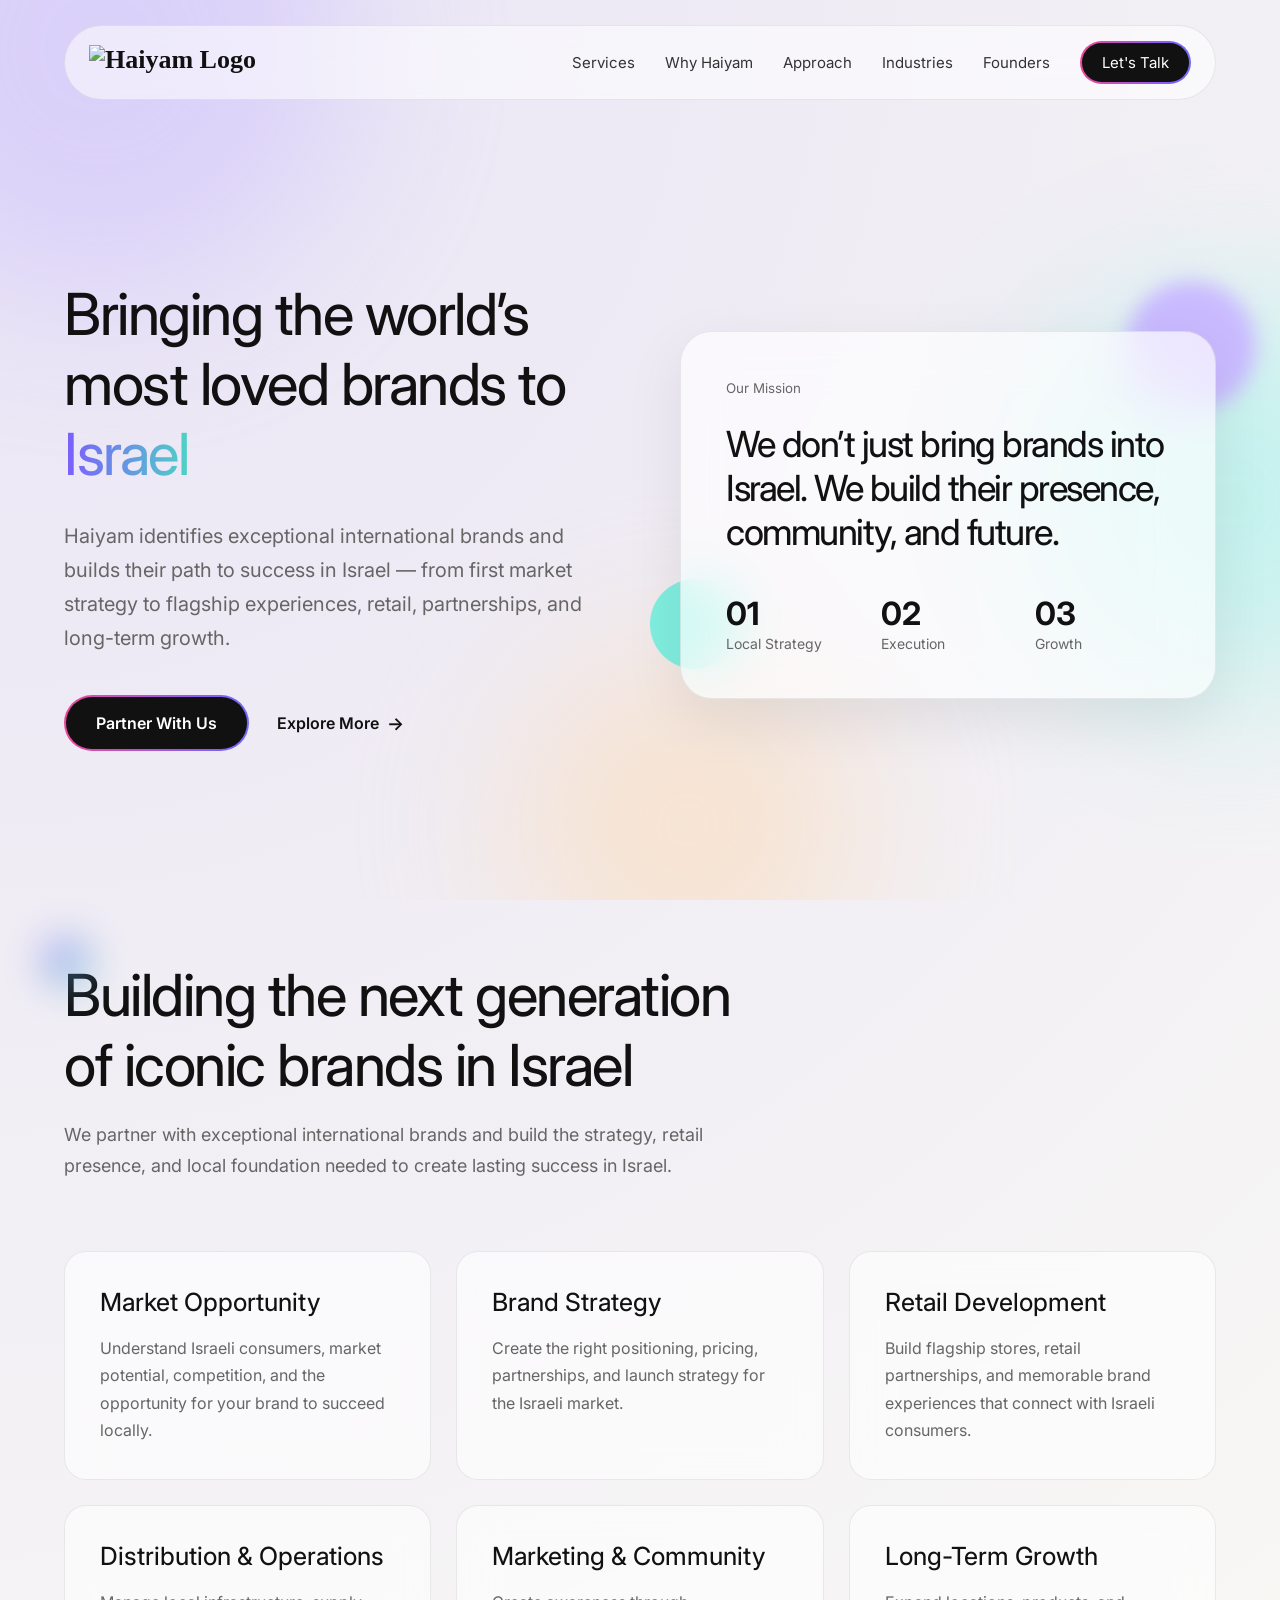
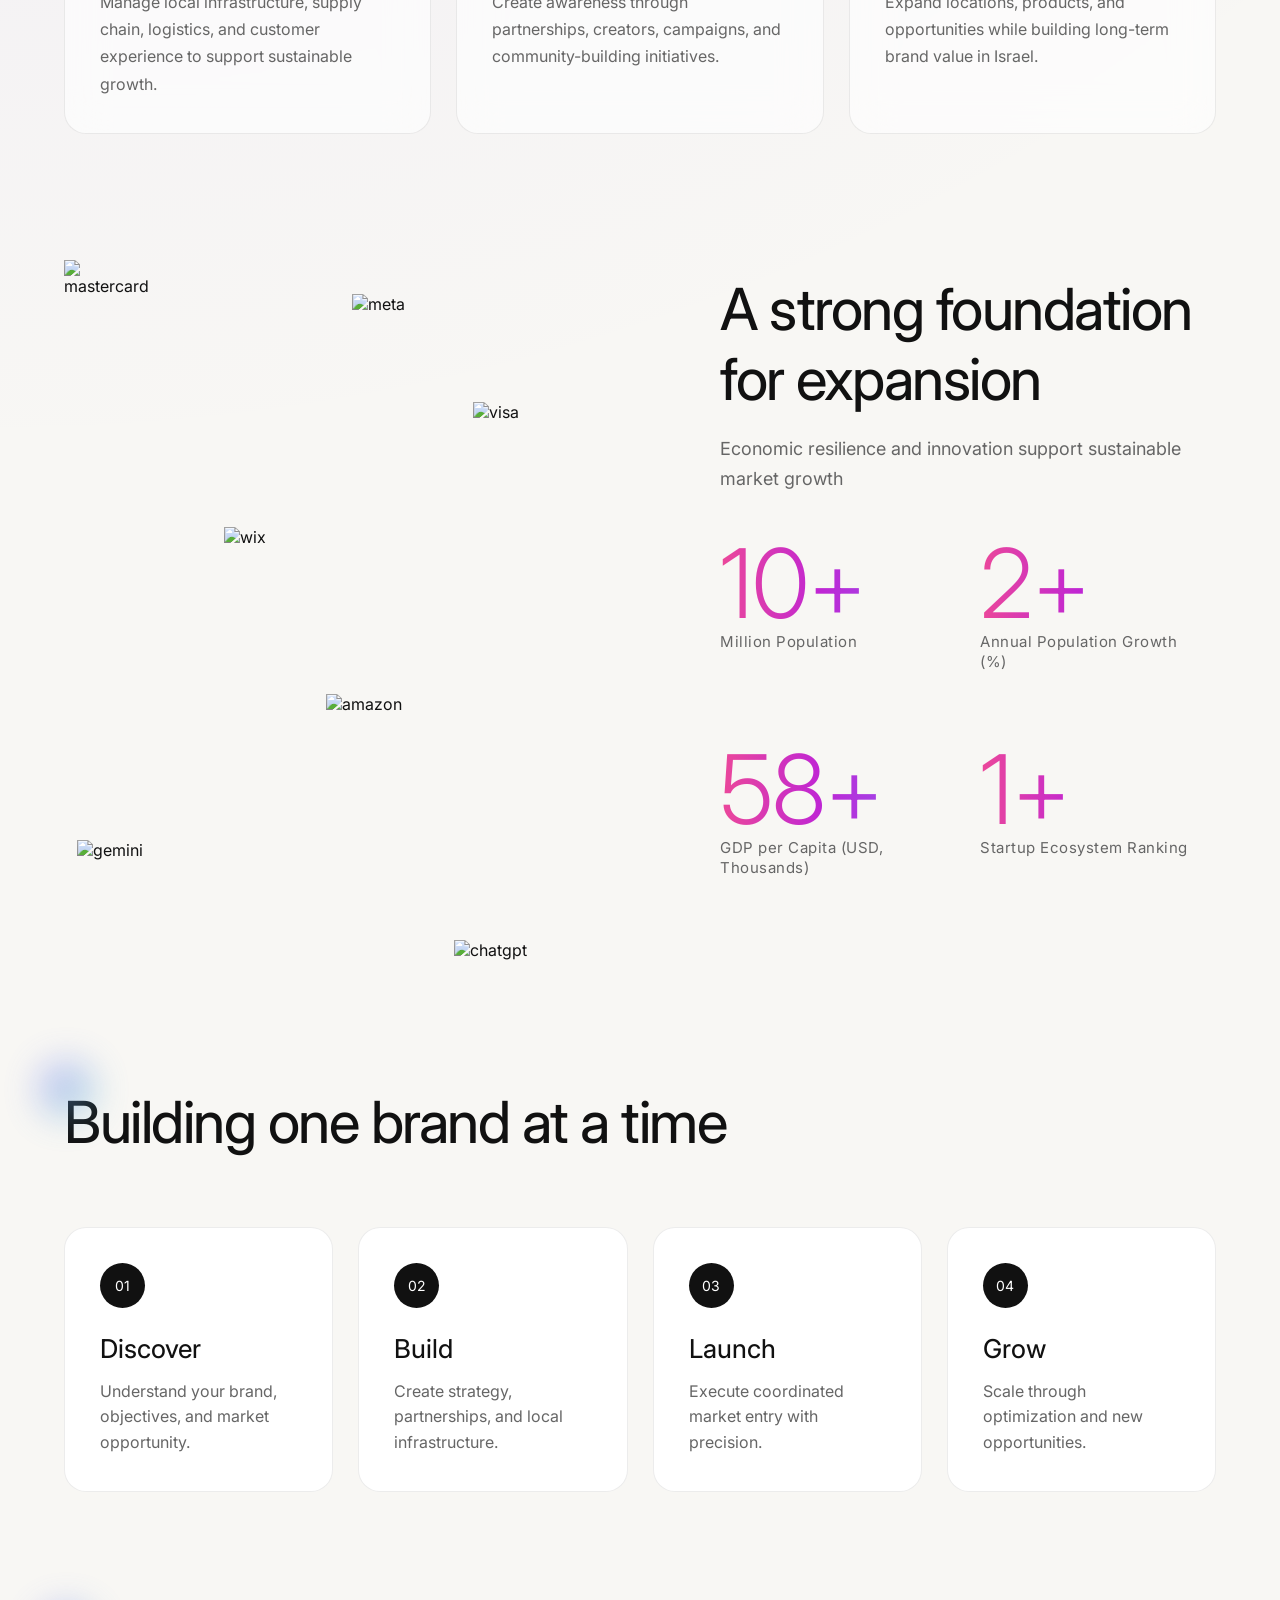
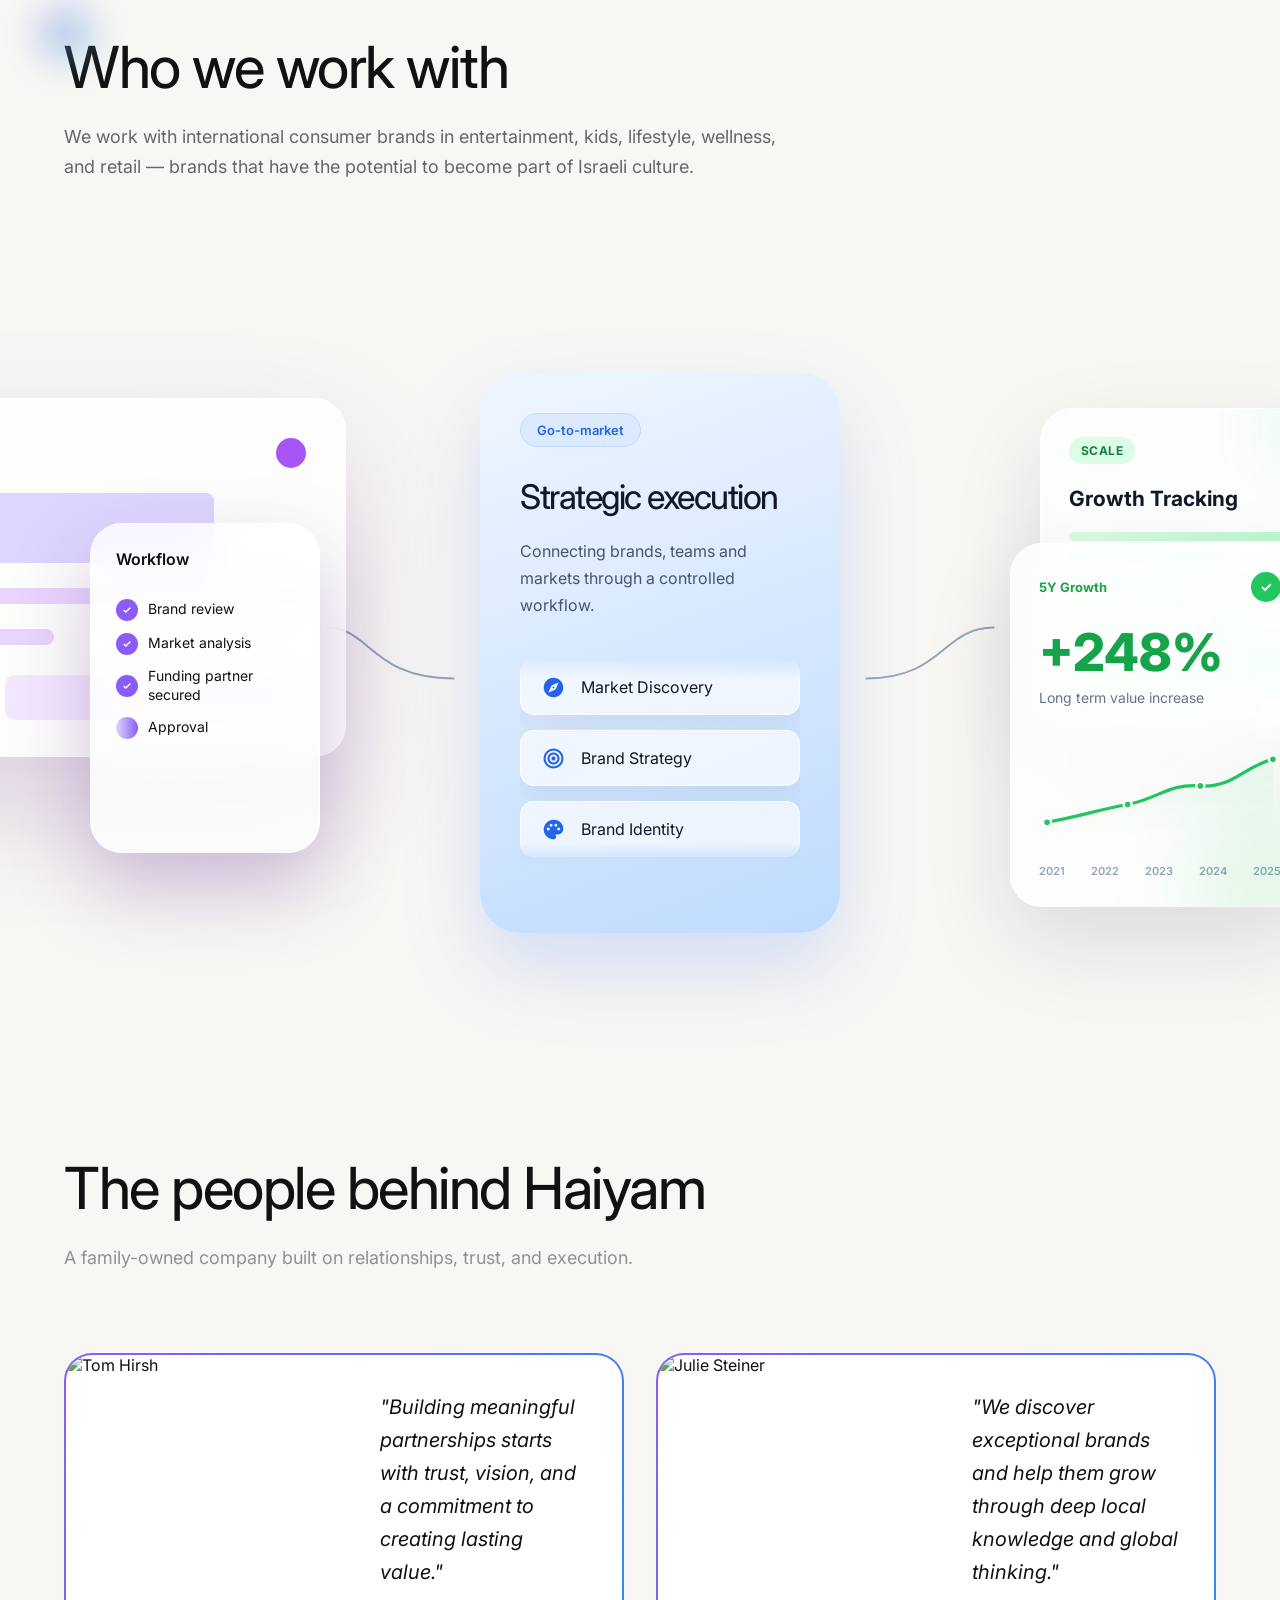
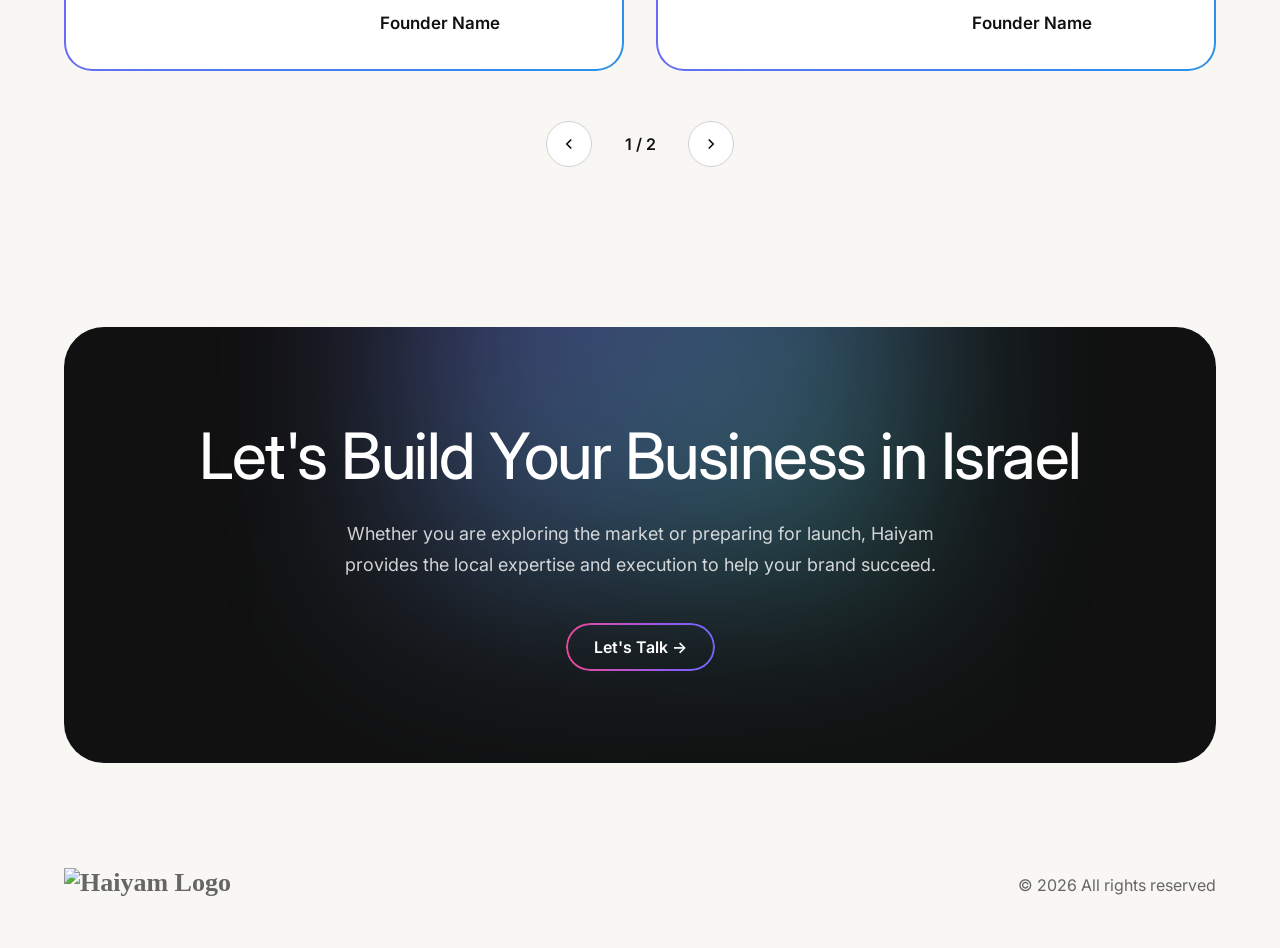
==== index.html @ 433330d4 "Refactor tm-heal100__stats CSS for improved layout Updated grid layout for tm-heal100__stats to incl" ====
<!DOCTYPE html>
<html lang="en">
<head>
    <meta charset="UTF-8">
    <meta name="viewport" content="width=device-width, initial-scale=1.0">

    <title>Haiyam | Your Strategic Partner for Growth in Israel</title>
    <meta name="description" content="Haiyam helps international companies enter and grow in the Israeli market through strategy, localization, partnerships, and execution.">

    <link rel="icon" type="image/svg+xml" href="https://static.wixstatic.com/shapes/1799ca_c687fe60849245878852238f031f1f3d.svg">

<link rel="preconnect" href="https://fonts.googleapis.com">
<link rel="preconnect" href="https://fonts.gstatic.com" crossorigin>
<link href="https://fonts.googleapis.com/css2?family=Inter:wght@400;500;600;700;800&display=swap" rel="stylesheet">
<link href="https://fonts.googleapis.com/css2?family=Cormorant+Garamond:wght@300;400;500;600;700&display=swap" rel="stylesheet">
<link rel="stylesheet" href="https://fonts.googleapis.com/css2?family=Material+Symbols+Rounded:opsz,wght,FILL,GRAD@24,500,1,0">
    
    <link rel="stylesheet" href="style.css">
    <link rel="stylesheet" href="workflow.css">
    <link rel="stylesheet" href="founders.css">
    <link rel="stylesheet" href="popup.css">


</head>
    
  <style>
:root {

    --bg: #f8f7f4;
    --surface: rgba(255,255,255,0.65);
    --white: #ffffff;
    --text: #111111;
    --muted: #666666;
    --primary: #111111;
    --accent: #7c5cff;
    --accent-two: #4fd1c5;
    --border: rgba(17,17,17,0.08);
    --shadow:
        0 20px 60px rgba(0,0,0,0.08);
    --radius-lg: 32px;
    --radius-md: 22px;
    --radius-sm: 14px;
    --container: 1440px;
}

* {
    margin: 0;
    padding: 0;
    box-sizing: border-box;
}

html {
    scroll-behavior: smooth;
    width: 100%;
    overflow-x: hidden;
}

body {

    width: 100%;
    max-width: 100%;
    overflow-x: hidden;
    font-family: "Inter", sans-serif;
    background:
    radial-gradient(
        circle at top left,
        rgba(124,92,255,.12),
        transparent 35%
    ),
    var(--bg);
    color: var(--text);
}

h1,h2,h3 {

    font-family:"Inter", sans-serif;
    letter-spacing:-1.5px;
    font-weight:450;
}

a {

    text-decoration:none;
    color:inherit;
}

.container {

    width:min(
        90%,
        var(--container)
    );
    margin:auto;
}

.section {

    padding:60px 0;
    position:relative;
}

/* =====================
LOADER
===================== */

.loader {

    position: fixed;
    inset: 0;
    background: #fff;
    z-index: 9999;
    display: flex;
    justify-content: center;
    align-items: center;
    flex-direction: column;
    transition: .8s;
}

.loader-logo {

    width: 160px;
    height: auto;
    display: block;
    animation: logoIn 1s ease forwards;
}

.loader.hide {

    opacity: 0;
    pointer-events: none;
}

@keyframes logoIn {

    from {
        opacity: 0;
        transform: translateY(15px) scale(.95);
    }

    to {
        opacity: 1;
        transform: translateY(0) scale(1);
    }
}

/* =====================
BACKGROUND BLOBS
===================== */

.background {

    position:fixed;
    inset:0;
    overflow:hidden;
    z-index:-1;
}

.blob {

    position:absolute;
    border-radius:50%;
    filter:blur(80px);
    opacity:.45;
}

.blob-one {

    width:500px;
    height:500px;
    background:#c7b9ff;
    top:-200px;
    left:-150px;
}

.blob-two {

    width:400px;
    height:400px;
    background:#8ff5e8;
    right:-150px;
    top:300px;
}

.blob-three {

    width:350px;
    height:350px;
    background:#ffd7a8;
    bottom:-100px;
    left:40%;
}

/* =====================
HEADER
===================== */

.header{

    position:fixed;
    top:0;
    width:100%;
    z-index:100;
    padding:25px 0;

    transition:transform .35s ease,padding .35s ease;
    will-change:transform;

}

.header.header-hidden{

    transform:translateY(-100%);

}


/* NAVBAR */

.navbar{

    display:flex;
    justify-content:space-between;
    align-items:center;

    background:rgba(255,255,255,.55);
    backdrop-filter:blur(20px);

    border:1px solid var(--border);

    border-radius:50px;

    padding:14px 24px;

}


/* LOGO */

.logo{

    font-size:26px;
    font-weight:700;
    font-family:"Space Grotesk";

}

.logo-img{

    height:45px;
    width:auto;

    display:block;

    position:relative;
    top:5px;

}


/* NAV */

.nav-links{

    display:flex;
    align-items:center;
    gap:30px;

}


/* MENU ITEMS */

.nav-links a{

    position:relative;

    font-size:15px;
    color:#333;

    transition:color .3s ease;

}


/* underline */

.nav-links a:not(.nav-button)::after{

    content:"";

    position:absolute;

    left:0;
    bottom:-7px;

    width:100%;
    height:2px;

    background:#333;

    transform:scaleX(0);
    transform-origin:left;

    transition:transform .55s ease;

}


.nav-links a:not(.nav-button):hover{

    color:#333;

}


.nav-links a:not(.nav-button):hover::after{

    transform:scaleX(1);

}


/* CTA BUTTON */

.nav-button{

    position:relative;

    display:inline-flex;
    align-items:center;
    justify-content:center;

    padding:12px 22px;

    border-radius:50px;

    color:#fff!important;

    background:linear-gradient(
        90deg,
        #EC4899,
        #8B5CF6,
        #3B82F6,
        #06B6D4,
        #EC4899
    );

    background-size:300% 100%;

    animation:buttonStroke 6s linear infinite;

    transition:
        transform .3s ease,
        box-shadow .3s ease;

}


/* dark center */

.nav-button::before{

    content:"";

    position:absolute;

    inset:2px;

    background:#111;

    border-radius:48px;

    z-index:0;

}


/* keep text above */

.nav-button span{

    position:relative;
    z-index:1;

}


/* remove underline */

.nav-button::after{

    display:none!important;

}


/* hover */

.nav-button:hover{

    transform:translateY(-2px);

    box-shadow:
        0 8px 24px rgba(139,92,246,.25);

}


/* MOBILE */

.mobile-toggle{

    display:none;
    border:0;
    background:none;

}

.mobile-toggle span{

    display:block;

    width:26px;
    height:2px;

    background:#111;

    margin:6px;

}


/* ANIMATION */

@keyframes buttonStroke{

    from{

        background-position:0%;

    }

    to{

        background-position:300%;

    }

}


/* =====================
HERO
===================== */

.hero-grid{

    position:relative;
    z-index:2;

}
      

.hero {

    padding-top:190px;
    min-height:100vh;
    display:flex;
    align-items:center;

}

.hero-grid {

    display:grid;
    grid-template-columns:1fr 1fr;
    gap:80px;
    align-items:center;

}

.pill {

    display:inline-flex;
    padding:10px 18px;
    border-radius:50px;
    background:white;
    border:1px solid var(--border);
    font-size:14px;
    margin-bottom:30px;

}

.hero h1 {

font-size:clamp(38px,5vw,58px);
    margin-bottom:30px;

}

.hero h1 span {

    background:
    linear-gradient(
        90deg,
        var(--accent),
        var(--accent-two)
    );

    -webkit-background-clip:text;
    color:transparent;

}

.hero p {

    font-size:20px;
    line-height:1.7;
    color:var(--muted);
    max-width:550px;
    margin-bottom:40px;

}

.hero-buttons {

    display:flex;
    gap:18px;

}

/* BUTTONS */

.button-group{
    display:flex;
    align-items:center;
    gap:18px;
    flex-wrap:wrap;
}

.button{
    position:relative;
    display:inline-flex;
    align-items:center;
    justify-content:center;
    gap:10px;
    padding:16px 30px;
    border-radius:50px;
    font-weight:600;
    transition:.3s ease;
}

/* PRIMARY */

.button.primary{
    color:#fff;
    background:#111;
    border:2px solid transparent;
    background-clip:padding-box;
    position:relative;
}

.button.primary::before{
    content:"";
    position:absolute;
    inset:-2px;
    border-radius:50px;
    background:linear-gradient(
        90deg,
        #EC4899,
        #8B5CF6,
        #3B82F6,
        #06B6D4,
        #EC4899
    );
    background-size:300% 100%;
    animation:buttonStroke 6s linear infinite;
    z-index:-1;
}

.button.primary::after{
    content:"";
    position:absolute;
    inset:2px;
    border-radius:50px;
    background:#111;
    z-index:-1;
}

/* SECONDARY */

.button.secondary{
    padding:16px 10px;
    background:transparent;
    border:none;
    color:#111;
    gap:8px;
}

.button.secondary::after{
    content:"→";
    font-size:18px;
    transition:.3s ease;
}

.button.secondary:hover::after{
    transform:translateX(5px);
}

/* HOVER */

.button:hover{
    transform:translateY(-4px);
}

.button.primary:hover{
    box-shadow:
        0 15px 40px rgba(139,92,246,.25);
}

/* COLOR MOTION */

@keyframes buttonStroke{
    from{
        background-position:0% 50%;
    }
    to{
        background-position:300% 50%;
    }
}


/* MOBILE */

@media(max-width:768px){

    .button-group{
        flex-direction:row;
        align-items:center;
        gap:14px;
    }

    .button{
        padding:14px 22px;
        white-space:nowrap;
    }

    .button.secondary{
        padding:14px 8px;
    }

}

/* HERO CARD */

.hero-card {

    position:relative;

}

.glass-card {

    background:
    rgba(255,255,255,.65);

    backdrop-filter:blur(25px);
    border:1px solid var(--border);
    border-radius:var(--radius-lg);
    padding:45px;
    box-shadow:var(--shadow);

}

.glass-card small {

    color:var(--muted);

}

.glass-card h3 {

    font-size:36px;
    margin:25px 0 40px;

}

.mini-stats {

    display:grid;
    grid-template-columns:repeat(3,1fr);
    gap:20px;

}

.mini-stats strong {

    display:block;
    font-size:32px;

}

.mini-stats span {

    color:var(--muted);
    font-size:14px;

}

/* =====================
SECTION TITLES
===================== */

.section-title {

    max-width:720px;
    margin-bottom:70px;
    position:relative;

}

.section-title h2 {

    font-size:clamp(38px,5vw,58px);
    margin-bottom:20px;

}

.section-title p {

    color:var(--muted);
    font-size:18px;
    line-height:1.7;

}

.title-bubble {

    position:absolute;
    width:55px;
    height:55px;
    border-radius:50%;

    background:
    linear-gradient(
        135deg,
        var(--accent),
        var(--accent-two)
    );

    filter:blur(18px);
    opacity:.45;
    top:-25px;
    left:-25px;

}
      
/* =====================
SERVICE CARDS
===================== */

.cards-grid {

    display:grid;
    grid-template-columns:repeat(3,1fr);
    gap:25px;

}

.service-card,
.feature-card {

    background:
    rgba(255,255,255,.6);

    backdrop-filter:blur(20px);
    border:1px solid var(--border);
    border-radius:var(--radius-md);
    padding:35px;
    transition:.45s ease;

}

.service-card:hover,
.feature-card:hover {

    transform:
    translateY(-10px);

    box-shadow:
    0 25px 60px rgba(0,0,0,.12);

    border-color:
    rgba(124,92,255,.3);

}

.service-card h3,
.feature-card h3 {

    font-size:25px;
    margin-bottom:18px;
    letter-spacing:0px;

}

.service-card p,
.feature-card p {

    color:var(--muted);
    line-height:1.7;

}

/* =====================
WHY HAIYAM
===================== */

.tm-heal100{

display:flex;
min-height:700px;
overflow:hidden;
background:transparent;
font-family:inherit;

}

.tm-heal100__visual,
.tm-heal100__content{

width:50%;
position:relative;

}

/* ===============================
   RIGHT SIDE
================================ */

.tm-heal100__content{

display:flex;
flex-direction:column;
justify-content:center;
padding:80px;

}

/* Uses your site's existing H2 styling */

.tm-heal100__headline{

margin-bottom:20px;

}

.tm-heal100__content > p {

margin-bottom:50px;

}

/* ===============================
   STATS
================================ */

      .tm-heal100__stats{
    display:grid;
    grid-template-columns:repeat(2,1fr);
    column-gap:40px;
    row-gap:70px;
    margin-top:40px;
}

.tm-heal100__number{

    font-family: "Inter", sans-serif;
    font-size:96px;
    font-weight:300;
    line-height:1;
    letter-spacing:-1px;

    background:linear-gradient(
        90deg,
        #EC4899 0%,
        #C026D3 45%,
        #8B5CF6 100%
    );

    -webkit-background-clip:text;
    -webkit-text-fill-color:transparent;

}

.tm-heal100__label{
margin-top:20px;
font-family:inherit;
font-size:15px;
letter-spacing:.5px;
color:#666;

}

/* ===============================
   DESKTOP VISUAL
================================ */

.tm-heal100__bg{

position:absolute;
inset:0;

background:url("abstract-bg.png")
center center /
contain
no-repeat;

opacity:.25;
pointer-events:none;

}

.tm-heal100__floating{

position:absolute;
inset:0;

}

.tm-heal100__logo{
    position:absolute;
    width:clamp(90px, 7vw, 150px);
    height:auto;
    animation:tm-heal100-float 8s ease-in-out infinite;
}

/* Logo Positions */

.tm-heal100__logo--1{

top:8%;
left:10%;

}

.tm-heal100__logo--2{

top:25%;
right:12%;

}

.tm-heal100__logo--3{

top:40%;
left:35%;

}

.tm-heal100__logo--4{

bottom:20%;
left:12%;

}

.tm-heal100__logo--5{

bottom:8%;
right:15%;

}

.tm-heal100__logo--6{

top:60%;
right:35%;

}

.tm-heal100__logo--7{

top:12%;
left:55%;

}

/* Different floating speeds */

.tm-heal100__logo:nth-child(2){

animation-duration:11s;

}

.tm-heal100__logo:nth-child(3){

animation-duration:9s;

}

.tm-heal100__logo:nth-child(4){

animation-duration:13s;

}

.tm-heal100__logo:nth-child(5){

animation-duration:10s;

}

.tm-heal100__logo:nth-child(6){

animation-duration:8s;

}

.tm-heal100__logo:nth-child(7){

animation-duration:12s;

}

@keyframes tm-heal100-float{

0%{

transform:translate3d(0,0,0);

}

50%{

transform:translate3d(8px,-12px,0);

}

100%{

transform:translate3d(0,0,0);

}

}

/* ===============================
   MOBILE LOGO SLIDER
================================ */

.tm-heal100__slider{
    display:none;
    overflow:hidden;
    padding:40px 0;
    width:100%;
}

.tm-heal100__track{
    display:flex;
    align-items:center;
    gap:60px;
    width:max-content;
    animation:tm-heal100-slide 18s linear infinite;
    will-change:transform;
}

.tm-heal100__track img{
    width:70px;
    height:70px;
    object-fit:contain;
    flex:0 0 70px;
    max-width:none;
}

@keyframes tm-heal100-slide{
    from{
        transform:translateX(0);
    }
    to{
        transform:translateX(-50%);
    }
}

/* ===============================
   MOBILE
================================ */

@media(max-width:768px){

    .tm-heal100{
        flex-direction:column;
    }

    .tm-heal100__visual,
    .tm-heal100__content{
        width:100%;
    }

    .tm-heal100__bg,
    .tm-heal100__floating{
        display:none;
    }

    .tm-heal100__slider{
        display:block;
    }

    .tm-heal100__content{
        order:1;
        padding:40px 24px;
    }

    .tm-heal100__visual{
        order:2;
    }

    .tm-heal100__text{
        font-size:16px;
        margin-bottom:40px;
    }

    .tm-heal100__stats{
        grid-template-columns:repeat(2,1fr);
        gap:30px;
    }

    .tm-heal100__number{
        font-size:42px;
    }
}

      
/* =====================
APPROACH TIMELINE
===================== */

.timeline {

    display:grid;
    grid-template-columns:repeat(4,1fr);
    gap:25px;

}

.step {

    position:relative;
    background:white;
    border-radius:var(--radius-md);
    padding:35px;
    border:1px solid var(--border);

}

.step span {

    display:inline-flex;
    width:45px;
    height:45px;
    align-items:center;
    justify-content:center;
    border-radius:50%;
    background:#111;
    color:white;
    margin-bottom:25px;
    font-size:14px;

}

.step h3 {

    font-size:26px;
    margin-bottom:15px;
    letter-spacing:0px;

}

.step p {

    color:var(--muted);
    line-height:1.6;

}

/* =====================
INDUSTRIES
===================== */

.industry-tags {

    display:flex;
    flex-wrap:wrap;
    gap:15px;

}

.industry-tags span {

    padding:16px 25px;
    background:white;
    border-radius:50px;
    border:1px solid var(--border);
    font-weight:500;
    transition:.3s;

}

.industry-tags span:hover {

    background:#111;
    color:white;
    transform:translateY(-5px);

}

      #industries {
    padding-bottom:0px;
          padding-top:80px;
}

      
/* =====================
CTA
===================== */

.cta {

    text-align:center;
    padding:90px 40px;
    border-radius:40px;
    background:#111;
    color:white;
    position:relative;
    overflow:hidden;

}

.cta:before {

    content:"";
    position:absolute;
    width:500px;
    height:500px;

    background:
    linear-gradient(
        135deg,
        var(--accent),
        var(--accent-two)
    );

    filter:blur(100px);
    opacity:.45;
    top:-250px;
    left:30%;

}

.cta h2 {

    position:relative;
    font-size:clamp(40px,5vw,65px);
    margin-bottom:25px;

}

.cta p {

    position:relative;
    max-width:650px;
    margin:auto;
    font-size:18px;
    line-height:1.7;
    opacity:.8;
    margin-bottom:40px;

}

.cta .button {

    position:relative;

    display:inline-flex;
    align-items:center;
    justify-content:center;

    padding:14px 28px;

    border-radius:50px;

    color:#fff!important;

    background:transparent;

    transition:
        transform .3s ease,
        box-shadow .3s ease;

    z-index:1;

}


/* animated gradient stroke */

.cta .button::before{

    content:"";

    position:absolute;

    inset:0;

    border-radius:50px;

    padding:2px;

    background:linear-gradient(
        90deg,
        #EC4899,
        #8B5CF6,
        #3B82F6,
        #06B6D4,
        #EC4899
    );

    background-size:300% 100%;

    animation:buttonStroke 6s linear infinite;

    -webkit-mask:
        linear-gradient(#fff 0 0) content-box,
        linear-gradient(#fff 0 0);

    -webkit-mask-composite:xor;

    mask-composite:exclude;

}


/* text above stroke */

.cta .button span{

    position:relative;

    z-index:2;

}


/* remove underline */

.cta .button::after{

    display:none!important;

}


/* hover */

.cta .button:hover{

    transform:translateY(-2px);

    box-shadow:
        0 8px 24px rgba(139,92,246,.25);

}
      

/* =====================
FOOTER
===================== */

footer {

    padding:40px 0;

}

.footer-inner {

    display:flex;
    justify-content:space-between;
    align-items:center;
    color:var(--muted);

}

/* =====================
ANIMATIONS
===================== */

.reveal {

    opacity:0;

    transform:
    translateY(40px);

    transition:
    opacity .8s ease,
    transform .8s ease;

}

.reveal.active {

    opacity:1;

    transform:
    translateY(0);

}

.floating-bubble {

    position:absolute;
    border-radius:50%;

    animation:
    float 7s infinite ease-in-out;

}

.bubble-a {

    width:130px;
    height:130px;
    background:#c9baff;
    top:-50px;
    right:-40px;
    filter:blur(10px);

}

.bubble-b {

    width:90px;
    height:90px;
    background:#80eee0;
    bottom:30px;
    left:-30px;

}

@keyframes float {

    50% {

        transform:
        translateY(-25px);

    }

}

/* =====================
RESPONSIVE
===================== */

@media(max-width:1000px){

.hero-grid {

    grid-template-columns:1fr;
    gap:50px;

}

.cards-grid {

    grid-template-columns:repeat(2,1fr);

}

.feature-grid {

    grid-template-columns:repeat(2,1fr);

}

.timeline {

    grid-template-columns:repeat(2,1fr);

}

}

@media(max-width:760px){

.section {

    padding:80px 0;

}

.navbar {

    padding:14px 20px;

}

.nav-links {

    position:absolute;
    top:80px;
    left:0;
    width:100%;
    background:white;
    border-radius:25px;
    padding:30px;
    flex-direction:column;
    opacity:0;
    pointer-events:none;
    transform:translateY(-20px);
    transition:.3s;

}

.nav-links.active {

    opacity:1;
    pointer-events:auto;
    transform:translateY(0);

}

.mobile-toggle {

    display:block;

}

.hero {

    padding-top:150px;

}

.hero h1 {

    font-size:40px;
        line-height:1.25;

}

.hero p {

    font-size:17px;

}

.hero-buttons {

    flex-direction:column;

}

.glass-card {

    padding:30px;

}

.glass-card h3 {

    font-size:28px;

}

.cards-grid,
.feature-grid,
.timeline {

    grid-template-columns:1fr;

}

.founder-box {

    padding:35px;

}

.founder-box p {

    font-size:21px;

}

.footer-inner {

    flex-direction:column;
    gap:20px;

}

}



/* =====================
ACCESSIBILITY
===================== */


@media(prefers-reduced-motion:reduce){

* {

    animation:none!important;

    transition:none!important;

}

}


     
      
  </style>
<body>

<!-- Loading Screen -->
<div class="loader">
    <img class="loader-logo" src="https://static.wixstatic.com/shapes/1799ca_c687fe60849245878852238f031f1f3d.svg" alt="Haiyam">
</div>


<!-- Background Effects -->
<div class="background">
    <div class="blob blob-one"></div>
    <div class="blob blob-two"></div>
    <div class="blob blob-three"></div>
</div>


<!-- Navigation -->
<header class="header">

    <nav class="navbar container">

<a href="#home" class="logo">
    <img
        src="https://static.wixstatic.com/shapes/1799ca_b7aa4f68c54e4a5faf0deede2e385ee2.svg"
        alt="Haiyam Logo"
        class="logo-img"
    >
</a>

        <div class="nav-links">

            <a href="#services">Services</a>
            <a href="#why">Why Haiyam</a>
            <a href="#approach">Approach</a>
            <a href="#industries">Industries</a>
            <a href="#founders">Founders</a>
            <a href="#contact" class="nav-button">
                <span>Let's Talk</span>
            </a>

        </div>


        <button class="mobile-toggle">
            <span></span>
            <span></span>
            <span></span>
        </button>

    </nav>

</header>



<!-- HERO -->
<section id="home" class="hero section">

    <div class="container hero-grid">

        <div class="hero-content reveal">


            <h1>
                Bringing the world’s most loved brands to
                <span>Israel</span>
            </h1>


            <p>
                Haiyam identifies exceptional international brands and builds their path to success in Israel — from first market strategy to flagship experiences, retail, partnerships, and long-term growth.
            </p>


            <div class="hero-buttons">

                <a href="#contact" class="button primary">
                    Partner With Us
                </a>

                <a href="#services" class="button secondary">
                    Explore More
                </a>

            </div>


        </div>


        <div class="hero-card reveal">

            <div class="floating-bubble bubble-a"></div>
            <div class="floating-bubble bubble-b"></div>


            <div class="glass-card">

                <small>
                    Our Mission
                </small>

                <h3>
                    We don’t just bring brands into Israel.
                    We build their presence, community, and future.
                </h3>


                <div class="mini-stats">

                    <div>
                        <strong>01</strong>
                        <span>Local Strategy</span>
                    </div>


                    <div>
                        <strong>02</strong>
                        <span>Execution</span>
                    </div>


                    <div>
                        <strong>03</strong>
                        <span>Growth</span>
                    </div>

                </div>

            </div>

        </div>


    </div>

</section>




<!-- SERVICES -->

<section id="services" class="section">

<div class="container">


<div class="section-title reveal">

<div class="title-bubble"></div>

<h2>
Building the next generation of iconic brands in Israel
</h2>

<p>
We partner with exceptional international brands and build the strategy, retail presence, and local foundation needed to create lasting success in Israel.
</p>

</div>



<div class="cards-grid">


<div class="service-card reveal">

<h3>Market Opportunity</h3>

<p>
Understand Israeli consumers, market potential, competition, and the opportunity for your brand to succeed locally.
</p>

</div>



<div class="service-card reveal">

<h3>Brand Strategy</h3>

<p>
Create the right positioning, pricing, partnerships, and launch strategy for the Israeli market.
</p>

</div>



<div class="service-card reveal">

<h3>Retail Development</h3>

<p>
Build flagship stores, retail partnerships, and memorable brand experiences that connect with Israeli consumers.
</p>

</div>



<div class="service-card reveal">

<h3>Distribution & Operations</h3>

<p>
Manage local infrastructure, supply chain, logistics, and customer experience to support sustainable growth.
</p>

</div>



<div class="service-card reveal">

<h3>Marketing & Community</h3>

<p>
Create awareness through partnerships, creators, campaigns, and community-building initiatives.
</p>

</div>



<div class="service-card reveal">

<h3>Long-Term Growth</h3>

<p>
Expand locations, products, and opportunities while building long-term brand value in Israel.
</p>

</div>


</div>

</div>

</section>




<!-- WHY HAIYAM -->

<section id="why" class="tm-heal100">

    <!-- LEFT SIDE -->
    <div class="tm-heal100__visual">

        <!-- Abstract background image -->
        <div class="tm-heal100__bg"></div>

        <!-- Floating logos (Desktop) -->
        <div class="tm-heal100__floating">

            <img src="https://static.wixstatic.com/media/1799ca_95961dc0e01d4a33ae74f3a86fe2bc8f~mv2.webp" class="tm-heal100__logo tm-heal100__logo--1" alt="mastercard">
            <img src="https://static.wixstatic.com/media/1799ca_0f7093c8355640c883fec5e557e73e4f~mv2.webp" class="tm-heal100__logo tm-heal100__logo--2" alt="visa">
            <img src="https://static.wixstatic.com/media/1799ca_77f4d48c48d14ddaa96eac8be57b4003~mv2.png" class="tm-heal100__logo tm-heal100__logo--3" alt="wix">
            <img src="https://static.wixstatic.com/media/1799ca_d2d7ead02c9a472f871f2f2ff2a7ce93~mv2.png" class="tm-heal100__logo tm-heal100__logo--4" alt="gemini">
            <img src="https://static.wixstatic.com/media/1799ca_f4fc5d49f3494518b373845f35611b45~mv2.png" class="tm-heal100__logo tm-heal100__logo--5" alt="chatgpt">
            <img src="https://static.wixstatic.com/media/1799ca_27c470f2f5304593aab981d11aabb3cd~mv2.png" class="tm-heal100__logo tm-heal100__logo--6" alt="amazon">
            <img src="https://static.wixstatic.com/media/1799ca_7e7dce746b3346df89a0e4e6380ac9da~mv2.png" class="tm-heal100__logo tm-heal100__logo--7" alt="meta">

        </div>

        <!-- Mobile Logo Slider -->
        <div class="tm-heal100__slider">

            <div class="tm-heal100__track">

            <img src="https://static.wixstatic.com/media/1799ca_95961dc0e01d4a33ae74f3a86fe2bc8f~mv2.webp" alt="mastercard">
            <img src="https://static.wixstatic.com/media/1799ca_0f7093c8355640c883fec5e557e73e4f~mv2.webp" alt="visa">
            <img src="https://static.wixstatic.com/media/1799ca_77f4d48c48d14ddaa96eac8be57b4003~mv2.png" alt="wix">
            <img src="https://static.wixstatic.com/media/1799ca_d2d7ead02c9a472f871f2f2ff2a7ce93~mv2.png" alt="gemini">
            <img src="https://static.wixstatic.com/media/1799ca_f4fc5d49f3494518b373845f35611b45~mv2.png" alt="chatgpt">
            <img src="https://static.wixstatic.com/media/1799ca_27c470f2f5304593aab981d11aabb3cd~mv2.png" alt="amazon">
            <img src="https://static.wixstatic.com/media/1799ca_7e7dce746b3346df89a0e4e6380ac9da~mv2.png" alt="meta">

                <!-- Duplicate for seamless scrolling -->

       <img src="https://static.wixstatic.com/media/1799ca_95961dc0e01d4a33ae74f3a86fe2bc8f~mv2.webp" alt="mastercard">
            <img src="https://static.wixstatic.com/media/1799ca_0f7093c8355640c883fec5e557e73e4f~mv2.webp" alt="visa">
            <img src="https://static.wixstatic.com/media/1799ca_77f4d48c48d14ddaa96eac8be57b4003~mv2.png" alt="wix">
            <img src="https://static.wixstatic.com/media/1799ca_d2d7ead02c9a472f871f2f2ff2a7ce93~mv2.png" alt="gemini">
            <img src="https://static.wixstatic.com/media/1799ca_f4fc5d49f3494518b373845f35611b45~mv2.png" alt="chatgpt">
            <img src="https://static.wixstatic.com/media/1799ca_27c470f2f5304593aab981d11aabb3cd~mv2.png" alt="amazon">
            <img src="https://static.wixstatic.com/media/1799ca_7e7dce746b3346df89a0e4e6380ac9da~mv2.png" alt="meta">

            </div>

        </div>

    </div>

    <!-- RIGHT SIDE -->
    <div class="tm-heal100__content">

    <div class="section-title">

        
         <h2>
    A strong foundation for expansion
</h2>

        <p>
Economic resilience and innovation support sustainable market growth
        </p>

        <div class="tm-heal100__stats">

            <div class="tm-heal100__card">
    <h3 class="tm-heal100__number" data-count="10">0</h3>
    <span class="tm-heal100__label">Million Population</span>
</div>

<div class="tm-heal100__card">
    <h3 class="tm-heal100__number" data-count="2">0</h3>
    <span class="tm-heal100__label">Annual Population Growth (%)</span>
</div>

<div class="tm-heal100__card">
    <h3 class="tm-heal100__number" data-count="58">0</h3>
    <span class="tm-heal100__label">GDP per Capita (USD, Thousands)</span>
</div>

<div class="tm-heal100__card">
    <h3 class="tm-heal100__number" data-count="1">0</h3>
    <span class="tm-heal100__label">Startup Ecosystem Ranking</span>
</div>

        </div>

    </div>
            </div>

</section>




<!-- APPROACH -->

<section id="approach" class="section">

<div class="container">


<div class="section-title reveal">

<div class="title-bubble"></div>

<h2>
Building one brand at a time
</h2>

</div>


<div class="timeline">


<div class="step reveal">
<span>01</span>
<h3>Discover</h3>
<p>
Understand your brand, objectives, and market opportunity.
</p>
</div>


<div class="step reveal">
<span>02</span>
<h3>Build</h3>
<p>
Create strategy, partnerships, and local infrastructure.
</p>
</div>


<div class="step reveal">
<span>03</span>
<h3>Launch</h3>
<p>
Execute coordinated market entry with precision.
</p>
</div>


<div class="step reveal">
<span>04</span>
<h3>Grow</h3>
<p>
Scale through optimization and new opportunities.
</p>
</div>


</div>

</div>

</section>





<!-- INDUSTRIES -->

<section id="industries" class="section">

<div class="container industries">


<div class="section-title reveal">

<div class="title-bubble"></div>

<h2>
Who we work with
</h2>

<p>
We work with international consumer brands in entertainment, kids, lifestyle, wellness, and retail — brands that have the potential to become part of Israeli culture.
</p>

</div>

</div>

</section>

    
<!-- WORKFLOW -->    

    <section class="tm-workflow" id="workflow">

    <div class="tm-workflow__container">

        <div class="tm-workflow__flow">


            <!-- =====================
            LEFT STAGE
            ===================== -->

          <div class="tm-workflow__stage tm-workflow__stage--left">


    <div class="tm-device tm-device--laptop">


        <div class="tm-device__top">

            <span></span>

            <div class="tm-avatar"></div>

        </div>


        <div class="tm-placeholder tm-placeholder--large"></div>


        <div class="tm-placeholder"></div>


        <div class="tm-placeholder tm-placeholder--short"></div>


        <div class="tm-device__grid">

            <div></div>
            <div></div>
            <div></div>

        </div>


    </div>



    <div class="tm-device tm-device--phone">


        <div class="tm-phone__header">

            Workflow

        </div>



   <div class="tm-check-row">
    <span class="tm-check done">
        <span class="material-symbols-rounded">check</span>
    </span>
    Brand review
</div>

<div class="tm-check-row">
    <span class="tm-check done">
        <span class="material-symbols-rounded">check</span>
    </span>
    Market analysis
</div>

<div class="tm-check-row">
    <span class="tm-check done">
        <span class="material-symbols-rounded">check</span>
    </span>
    Funding partner secured
</div>

<div class="tm-check-row">
    <span class="tm-check loading"></span>
    Approval
</div>



    </div>


</div>



            <!-- =====================
            ARROW ONE
            ===================== -->


            <div class="tm-workflow__arrow">


                <svg viewBox="0 0 220 120">

                    <path
                    d="M10 20 C80 20, 80 100, 210 100"
                    />

                </svg>


            </div>





            <!-- =====================
            CENTER STAGE
            ===================== -->

            <div class="tm-workflow__stage tm-workflow__stage--center">


                <div class="tm-workflow-main">


                    <div class="tm-workflow-main__status">

                        Go-to-market

                    </div>


                    <h3>
                        Strategic execution
                    </h3>


                    <p>
                        Connecting brands, teams and markets through a controlled workflow.
                    </p>



               <div class="tm-workflow-main__steps">
    <div class="tm-workflow-main__slider">

        <div>
            <span class="material-symbols-rounded">explore</span>
            Market Discovery
        </div>

        <div>
            <span class="material-symbols-rounded">target</span>
            Brand Strategy
        </div>

        <div>
            <span class="material-symbols-rounded">palette</span>
            Brand Identity
        </div>

        <div>
            <span class="material-symbols-rounded">inventory_2</span>
            Product Preparation
        </div>

        <div>
            <span class="material-symbols-rounded">storefront</span>
            Retail Launch
        </div>

        <div>
            <span class="material-symbols-rounded">local_shipping</span>
            Distribution Network
        </div>

        <div>
            <span class="material-symbols-rounded">campaign</span>
            Marketing Campaigns
        </div>

        <div>
            <span class="material-symbols-rounded">groups</span>
            Creator Collaborations
        </div>

        <div>
            <span class="material-symbols-rounded">trending_up</span>
            Growth Expansion
        </div>

        <div>
            <span class="material-symbols-rounded">workspace_premium</span>
            Long-Term Brand Value
        </div>


        <!-- LOOP -->

        <div>
            <span class="material-symbols-rounded">explore</span>
            Market Discovery
        </div>

        <div>
            <span class="material-symbols-rounded">target</span>
            Brand Strategy
        </div>

    </div>
</div>

                </div>


            </div>





            <!-- =====================
            ARROW TWO
            ===================== -->


            <div class="tm-workflow__arrow">


                <svg viewBox="0 0 220 120">

                    <path
                    d="M10 100 C130 100, 130 20, 210 20"
                    />

                </svg>


            </div>





            <!-- =====================
RIGHT WORKFLOW
===================== -->

<div class="tm-workflow__stage tm-workflow__stage--right">

    <!-- GROWTH CARD -->

    <div class="tm-workflow-card tm-workflow-card--growth">

        <div class="tm-scale-badge">
            Scale
        </div>

        <h4>Growth Tracking</h4>

        <div class="tm-workflow-placeholder">
            <span></span>
            <span></span>
            <span></span>
            <span></span>
        </div>

        <div class="tm-mini-grid">

            <div class="tm-mini-box">
                <span></span>
                <span></span>
            </div>

            <div class="tm-mini-box">
                <span></span>
                <span></span>
            </div>

        </div>

    </div>

        <!-- LONG TERM VALUE CARD -->

    <div class="tm-workflow-card tm-workflow-card--value">

        <div class="tm-workflow-card__top">

            <span>
                5Y Growth
            </span>

            <div class="tm-workflow-check">
                ✓
            </div>

        </div>


        <div class="tm-value-stat">
            +248%
        </div>


        <div class="tm-value-label">
            Long term value increase
        </div>


        <div class="tm-growth-line">

            <svg viewBox="0 0 300 110">

                <defs>

                    <linearGradient id="growthGradient" x1="0" y1="0" x2="0" y2="1">

                        <stop offset="0%" stop-color="#22c55e" stop-opacity=".35"/>

                        <stop offset="100%" stop-color="#22c55e" stop-opacity="0"/>

                    </linearGradient>

                </defs>


                <path class="tm-fill"
                    d="M10 90
                    C55 82 70 75 110 68
                    C150 60 160 42 200 45
                    C240 48 255 20 290 12
                    L290 110
                    L10 110 Z">
                </path>


                <path class="tm-line"
                    d="M10 90
                    C55 82 70 75 110 68
                    C150 60 160 42 200 45
                    C240 48 255 20 290 12">
                </path>


                <circle class="tm-growth-point" cx="10" cy="90" r="5"></circle>

                <circle class="tm-growth-point" cx="110" cy="68" r="5"></circle>

                <circle class="tm-growth-point" cx="200" cy="45" r="5"></circle>

                <circle class="tm-growth-point" cx="290" cy="12" r="5"></circle>


            </svg>

        </div>


        <div class="tm-growth-years">

            <span>2021</span>

            <span>2022</span>

            <span>2023</span>

            <span>2024</span>

            <span>2025</span>

        </div>

    </div>


</div>



        </div>


    </div>


</section>


<!-- FOUNDERS -->
    
<section id="founders" class="tm-founders">

    <div class="container tm-founders__container">

        <div class="section-title tm-founders__title">

            <h2>The people behind Haiyam</h2>

            <p>
                A family-owned company built on relationships, trust, and execution.
            </p>

        </div>

        <div class="tm-founders__slider">

            <div class="tm-founders__grid">

                <!-- Founder Card 1 -->
                <div class="tm-founder-card">
                    
                     <div class="tm-founder-card__inner">
                         
                    <div class="tm-founder-card__image">
                        <img src="https://static.wixstatic.com/media/1799ca_9c829b7ef4134427b7d1720aba1dba02~mv2.jpg" alt="Tom Hirsh">
                    </div>

                    <div class="tm-founder-card__content">

                        <p class="tm-founder-card__quote">
                            "Building meaningful partnerships starts with trust,
                            vision, and a commitment to creating lasting value."
                        </p>

                        <div class="tm-founder-card__signature">
                            Founder Name
                        </div>

                    </div>
                         </div>

                </div>

                <!-- Founder Card 2 -->
                <div class="tm-founder-card">
                  
                    <div class="tm-founder-card__inner">

                    <div class="tm-founder-card__image">
                        <img src="https://static.wixstatic.com/media/1799ca_05729c7135174bbab88cd37589370cc8~mv2.png" alt="Julie Steiner">
                    </div>

                    <div class="tm-founder-card__content">

                        <p class="tm-founder-card__quote">
                            "We discover exceptional brands and help them grow
                            through deep local knowledge and global thinking."
                        </p>

                        <div class="tm-founder-card__signature">
                            Founder Name
                        </div>

                    </div>

                </div>
                    </div>

            </div>

        </div>

        <!-- Navigation goes OUTSIDE the slider -->
        <div class="tm-founders__nav">

            <button class="tm-prev">

                <svg viewBox="0 0 24 24" fill="none" stroke="currentColor" stroke-width="2">
                    <path d="M15 18l-6-6 6-6"/>
                </svg>

            </button>

            <div class="tm-slider-count">
                1 / 2
            </div>

            <button class="tm-next">

                <svg viewBox="0 0 24 24" fill="none" stroke="currentColor" stroke-width="2">
                    <path d="M9 18l6-6-6-6"/>
                </svg>

            </button>

        </div>

    </div>

</section>





<!-- CTA -->

<section id="contact" class="section">

<div class="container">

<div class="cta reveal">

<h2>
Let's Build Your Business in Israel
</h2>

<p>
Whether you are exploring the market or preparing for launch,
Haiyam provides the local expertise and execution to help your brand succeed.
</p>

<a href="#" class="button primary" id="openWizard">
    Let's Talk →
</a>

</div>

</div>

</section>


<!-- WIZARD POPUP -->

<div class="wizard-overlay" id="wizard">

    <div class="wizard">

        <button class="wizard-close">×</button>
        
        <div class="wizard-logo">
    <img src="https://static.wixstatic.com/shapes/1799ca_b7aa4f68c54e4a5faf0deede2e385ee2.svg" alt="Haiyam">
</div>

<div class="wizard-progress">

    <div class="wizard-progress-bar">

        <span id="wizardProgressFill"></span>

    </div>

    <div class="wizard-progress-text">
        Step <span id="wizardCurrentStep">1</span> of 4
    </div>

</div>


        <div class="wizard-step active">

            <h3>What brings you to Israel?</h3>

            <div class="answers">
                <button>Market research</button>
                <button>Launching a business</button>
                <button>Finding partners</button>
                <button>Expanding operations</button>
            </div>

        </div>


        <div class="wizard-step">

            <h3>What stage are you in?</h3>

            <div class="answers">
                <button>Early idea</button>
                <button>Planning entry</button>
                <button>Already operating</button>
                <button>Scaling growth</button>
            </div>

        </div>


        <div class="wizard-step">

            <h3>What support do you need?</h3>

            <div class="answers">
                <button>Strategy</button>
                <button>Local connections</button>
                <button>Operations</button>
                <button>Full market entry</button>
            </div>

        </div>


        <div class="wizard-step">

            <h3>Tell us about yourself</h3>

            <input placeholder="Name">

            <input placeholder="Company">

            <input placeholder="Email">


            <div class="phone">

               <select>

<option>🇮🇱 +972</option>

<option>🇺🇸 +1</option>

<option>🇬🇧 +44</option>

<option>🇨🇦 +1</option>

<option>🇦🇺 +61</option>

<option>🇩🇪 +49</option>

<option>🇫🇷 +33</option>

</select>

                <input placeholder="Phone number">

            </div>


            <button class="button primary">
                Submit
            </button>
        
            <div class="wizard-disclaimer">

    <span>✓</span>

    Your information is secure and will only be used
    to contact you about your request.

</div>

        </div>


    </div>

</div>




<footer>

<div class="container footer-inner">

<a href="#home" class="logo">
    <img
        src="https://static.wixstatic.com/shapes/1799ca_b7aa4f68c54e4a5faf0deede2e385ee2.svg"
        alt="Haiyam Logo"
        class="logo-img"
    >
</a>

<p>
 © 2026 All rights reserved
</p>


</div>

</footer>


<script>
  
  document.addEventListener("DOMContentLoaded", () => {


    /* =====================
    LOADING SCREEN
    ===================== */

    const loader = document.querySelector(".loader");

    setTimeout(() => {

        loader.classList.add("hide");

    }, 900);





    /* =====================
    MOBILE MENU
    ===================== */

    const toggle = document.querySelector(".mobile-toggle");
    const nav = document.querySelector(".nav-links");

    toggle.addEventListener("click", () => {

        nav.classList.toggle("active");

        toggle.classList.toggle("open");

    });



    // Close menu after clicking a link

    document.querySelectorAll(".nav-links a")
    .forEach(link => {

        link.addEventListener("click", () => {

            nav.classList.remove("active");

            toggle.classList.remove("open");

        });

    });







    /* =====================
    SCROLL REVEAL
    ===================== */

    const reveals = document.querySelectorAll(".reveal");


    const revealObserver = new IntersectionObserver(

        entries => {

            entries.forEach(entry => {


                if(entry.isIntersecting){

                    entry.target.classList.add("active");

                    revealObserver.unobserve(entry.target);

                }


            });


        },

        {
            threshold:0.15
        }

    );


    reveals.forEach(item => {

        revealObserver.observe(item);

    });







    /* =====================
    NAVBAR EFFECT
    ===================== */

const header = document.querySelector(".header");

let lastScroll = 0;

window.addEventListener("scroll", () => {

    const currentScroll = window.scrollY;


    // Shrink header
    if(currentScroll > 40){

        header.style.padding = "12px 0";

    } else {

        header.style.padding = "25px 0";

    }


    // Hide when scrolling down
    if(currentScroll > lastScroll && currentScroll > 100){

        header.classList.add("header-hidden");

    }

    // Show when scrolling up
    else {

        header.classList.remove("header-hidden");

    }


    lastScroll = currentScroll;

});







    /* =====================
    MOUSE PARALLAX BLOBS
    ===================== */


    const blobs = document.querySelectorAll(".blob");


    document.addEventListener("mousemove", (e)=>{


        const x =
        (e.clientX / window.innerWidth - .5) * 30;


        const y =
        (e.clientY / window.innerHeight - .5) * 30;



        blobs.forEach((blob,index)=>{


            const speed =
            (index + 1) * .5;


            blob.style.transform =
            `translate(${x * speed}px, ${y * speed}px)`;


        });


    });








    /* =====================
    BUTTON MAGNET EFFECT
    ===================== */


    const buttons =
    document.querySelectorAll(".button");


    buttons.forEach(button=>{


        button.addEventListener("mousemove",(e)=>{


            const rect =
            button.getBoundingClientRect();


            const x =
            e.clientX - rect.left - rect.width/2;


            const y =
            e.clientY - rect.top - rect.height/2;



            button.style.transform =
            `translate(${x*.08}px, ${y*.08}px)`;


        });



        button.addEventListener("mouseleave",()=>{


            button.style.transform="";


        });


    });







    /* =====================
    ACTIVE NAV LINK
    ===================== */


    const sections =
    document.querySelectorAll("section");


    const navLinks =
    document.querySelectorAll(".nav-links a");


    window.addEventListener("scroll",()=>{


        let current="";


        sections.forEach(section=>{


            const sectionTop =
            section.offsetTop - 150;


            if(window.scrollY >= sectionTop){

                current = section.getAttribute("id");

            }


        });



        navLinks.forEach(link=>{


            link.classList.remove("active");


            if(link.getAttribute("href") === "#" + current){

                link.classList.add("active");

            }


        });


    });




});

document.addEventListener("DOMContentLoaded", () => {

    const stats = document.querySelector(".tm-heal100__stats");

    if (!stats) return;

    const observer = new IntersectionObserver((entries) => {

        entries.forEach(entry => {

            if (!entry.isIntersecting) return;

            document.querySelectorAll(".tm-heal100__number").forEach(counter => {

                const target = Number(counter.dataset.count);
                const duration = 1800;
                const start = performance.now();

                function animate(now){

                    const progress = Math.min((now - start) / duration, 1);

                    const value = Math.floor(progress * target);

                    counter.textContent = value.toLocaleString();

                    if(progress < 1){

                        requestAnimationFrame(animate);

                    }else{

                        counter.textContent = target.toLocaleString() + "+";

                    }

                }

                requestAnimationFrame(animate);

            });

            observer.disconnect();

        });

    }, {
        threshold: 0.4
    });

    observer.observe(stats);

});

// =====================
// WIZARD
// =====================


const wizard = document.getElementById("wizard");

const openBtn = document.getElementById("openWizard");

const closeBtn = document.querySelector(".wizard-close");


const steps = document.querySelectorAll(".wizard-step");

const answerButtons = document.querySelectorAll(".answers button");


const progressFill = document.getElementById("wizardProgressFill");

const currentStepText = document.getElementById("wizardCurrentStep");


let currentStep = 0;





function showStep(index){


    steps.forEach(step=>{

        step.classList.remove("active");

    });



    steps[index].classList.add("active");



    let progress = ((index + 1) / steps.length) * 100;



    if(progressFill){

        progressFill.style.width = progress + "%";

    }



    if(currentStepText){

        currentStepText.textContent = index + 1;

    }



    currentStep = index;


}







// OPEN


openBtn.addEventListener("click", function(e){


    e.preventDefault();


    wizard.classList.add("active");


    showStep(0);


});







// CLOSE


closeBtn.addEventListener("click", function(){


    wizard.classList.remove("active");


});






// CLICK OUTSIDE TO CLOSE


wizard.addEventListener("click",function(e){


    if(e.target === wizard){

        wizard.classList.remove("active");

    }


});







// ANSWERS AUTO NEXT


answerButtons.forEach(button=>{


    button.addEventListener("click",function(){


        const question =
        steps[currentStep]
        .querySelector("h3")
        .textContent;



        const answer = this.textContent;



        console.log({

            question:question,

            answer:answer

        });




        // small selected effect


        this.classList.add("selected");




        setTimeout(()=>{


            if(currentStep < steps.length - 1){


                showStep(currentStep + 1);


            }


        },250);



    });


});


const track = document.querySelector(".tm-founders__grid");
const cards = document.querySelectorAll(".tm-founder-card");

const next = document.querySelector(".tm-next");
const prev = document.querySelector(".tm-prev");

const counter = document.querySelector(".tm-slider-count");

let current = 0;

function updateSlider(){

    const gap = 30;

    const cardWidth = cards[0].offsetWidth + gap;

    track.style.transform =
        `translateX(-${current * cardWidth}px)`;

    counter.textContent =
        `${current + 1} / ${cards.length}`;

}

next.addEventListener("click",()=>{

    current++;

    if(current >= cards.length){
        current = 0;
    }

    updateSlider();

});

prev.addEventListener("click",()=>{

    current--;

    if(current < 0){
        current = cards.length - 1;
    }

    updateSlider();

});

window.addEventListener("resize",updateSlider);

updateSlider();



document.addEventListener("DOMContentLoaded", function(){


    const workflow = document.querySelector(".tm-workflow");


    if(!workflow) return;



    const observer = new IntersectionObserver(

        function(entries){

            entries.forEach(entry=>{


                if(entry.isIntersecting){


                    workflow.classList.add("is-visible");


                    observer.unobserve(workflow);


                }


            });


        },

        {
            threshold:0.25
        }


    );



    observer.observe(workflow);



});

    
  </script>

</body>
</html>
---- workflow.css ----
/* =========================================
01. WORKFLOW SECTION + GRID + ARROWS
========================================= */

.tm-workflow {
    width:100%;
    padding:120px 0;
    overflow:hidden;
}

.tm-workflow__container {
    width:100%;
}

/* HEADER */

.tm-workflow__header {
    max-width:700px;
    margin-bottom:80px;
}

.tm-workflow__header h2 {
    margin:0 0 20px;
    font-size:48px;
    line-height:1.1;
    color:#111827;
}

.tm-workflow__header p {
    margin:0;
    color:#6b7280;
    font-size:18px;
}

/* GRID */

.tm-workflow__flow {
    display:grid;
    grid-template-columns:
        minmax(300px,1fr)
        140px
        360px
        140px
        minmax(300px,1fr);
    align-items:center;
    gap:20px;
}

.tm-workflow__stage {
    display:flex;
    flex-direction:column;
}

/* ARROWS */

.tm-workflow__arrow {
    display:flex;
    align-items:center;
    justify-content:center;
}

.tm-workflow__arrow svg {
    width:140px;
    height:120px;
}

.tm-workflow__arrow path {
    fill:none;
    stroke:#94a3b8;
    stroke-width:3;
    stroke-linecap:round;
}

/* INITIAL STATES */

.tm-workflow__stage .tm-workflow-card,
.tm-workflow-main,
.tm-workflow__arrow {
    opacity:0;
    transform:translateY(40px);
}

/* ANIMATIONS */

.tm-workflow.is-visible .tm-workflow__stage--left .tm-workflow-card {
    animation:workflowReveal .8s forwards;
}

.tm-workflow.is-visible .tm-workflow-main {
    animation:workflowCenter .9s .7s forwards;
}

.tm-workflow.is-visible .tm-workflow__stage--right .tm-workflow-card {
    animation:workflowReveal .8s 1.4s forwards;
}

.tm-workflow.is-visible .tm-workflow__arrow {
    animation:workflowArrow .8s .5s forwards;
}

@keyframes workflowReveal {
    to {
        opacity:1;
        transform:translateY(0);
    }
}

@keyframes workflowCenter {
    0% {
        opacity:0;
        transform:scale(.85);
    }
    100% {
        opacity:1;
        transform:scale(1);
    }
}

@keyframes workflowArrow {
    to {
        opacity:1;
        transform:translateY(0);
    }
}


/* =========================================
02. LEFT WORKFLOW
========================================= */

.tm-workflow__stage--left{
    position:relative;
    height:560px;
    overflow:visible;
}

/* LAPTOP */

.tm-device--laptop{
    position:absolute;
    left:clamp(-260px,-15vw,-120px);
    top:clamp(-20px,2vw,40px);
    width:clamp(420px,42vw,720px);
    height:clamp(300px,28vw,480px);
    padding:clamp(25px,3vw,45px);
    background:rgba(255,255,255,.75);
    backdrop-filter:blur(20px);
    -webkit-backdrop-filter:blur(20px);
    border:1px solid rgba(255,255,255,.8);
    border-radius:32px;
    box-shadow:0 50px 120px rgba(88,28,135,.18);
    z-index:1;
}

/* LAPTOP HEADER */

.tm-device__top{
    display:flex;
    justify-content:space-between;
    align-items:center;
}

.tm-device__top span{
    width:80px;
    height:8px;
    background:#ddd6fe;
    border-radius:10px;
}

.tm-avatar{
    width:30px;
    height:30px;
    border-radius:50%;
    background:#a855f7;
}

/* LAPTOP CONTENT */

.tm-placeholder{
    height:16px;
    background:#e9d5ff;
    margin-top:25px;
    border-radius:8px;
}

.tm-placeholder--large{
    width:80%;
    height:70px;
    background:#ddd6fe;
}

.tm-placeholder--short{
    width:45%;
}

.tm-device__grid{
    display:flex;
    gap:15px;
    margin-top:30px;
}

.tm-device__grid div{
    flex:1;
    height:45px;
    background:#f3e8ff;
    border-radius:10px;
}

/* PHONE */

.tm-device--phone{
    position:absolute;
    right:-20px;
    top:150px;
    width:230px;
    height:330px;
    padding:25px;
    background:rgba(255,255,255,.78);
    backdrop-filter:blur(20px);
    -webkit-backdrop-filter:blur(20px);
    border-radius:32px;
    border:1px solid rgba(255,255,255,.8);
    box-shadow:0 35px 80px rgba(88,28,135,.25);
    z-index:2;
}

/* PHONE CONTENT */

.tm-phone__header{
    font-weight:600;
    margin-bottom:30px;
}

.tm-check-row{
    display:flex;
    align-items:center;
    gap:10px;
    margin-bottom:12px;
    font-size:14px;
    line-height:1.35;
    max-width:230px;
}

.tm-check{
    width:22px;
    height:22px;
    min-width:22px;
    flex-shrink:0;
    display:flex;
    align-items:center;
    justify-content:center;
    border-radius:50%;
    background:#ddd6fe;
    color:transparent;
    font-size:12px;
}

/* COMPLETED */

.tm-check.done{
    animation:checkDone .45s forwards;
}

/* LOADING */

.tm-check.loading{
    background:linear-gradient(90deg,#ddd6fe,#8b5cf6,#ddd6fe);
    background-size:200%;
    color:transparent;
    animation:workflowLoading 1.5s linear infinite;
}

/* SEQUENCE */

.tm-workflow.is-visible .tm-check-row:nth-child(2) .tm-check.done{
    animation-delay:.3s;
}

.tm-workflow.is-visible .tm-check-row:nth-child(3) .tm-check.done{
    animation-delay:.8s;
}

.tm-workflow.is-visible .tm-check-row:nth-child(4) .tm-check.done{
    animation-delay:1.3s;
}

@keyframes checkDone{
    0%{
        background:#ddd6fe;
        color:transparent;
        transform:scale(.7);
    }
    60%{
        transform:scale(1.15);
    }
    100%{
        background:#8b5cf6;
        color:#fff;
        transform:scale(1);
    }
}

@keyframes workflowLoading{
    from{
        background-position:0%;
    }
    to{
        background-position:200%;
    }
}

.tm-check{
    width:22px;
    height:22px;
    min-width:22px;
    display:flex;
    align-items:center;
    justify-content:center;
    border-radius:50%;
    background:#ddd6fe;
    overflow:hidden;
}

.tm-check .material-symbols-rounded{
    font-size:14px;
    font-variation-settings:
        'FILL' 1,
        'wght' 600,
        'GRAD' 0,
        'opsz' 20;
    color:#fff;
    opacity:0;
}

.tm-check.done .material-symbols-rounded{
    animation:showCheck .25s forwards;
    animation-delay:inherit;
}

@keyframes showCheck{
    from{
        opacity:0;
        transform:scale(.6);
    }
    to{
        opacity:1;
        transform:scale(1);
    }
}



/* =========================================
03. CENTER WORKFLOW FEATURE CARD
========================================= */

.tm-workflow-main{
    width:360px;
    min-height:560px;
    padding:40px;
    border-radius:40px;
    background:linear-gradient(160deg,#eff6ff,#bfdbfe);
    color:#111827;
    box-shadow:0 35px 80px rgba(37,99,235,.18);
    position:relative;
    z-index:2;
}

.tm-workflow-main__status{
    display:inline-flex;
    width:max-content;
    padding:8px 16px;
    background:#dbeafe;
    border:1px solid #bfdbfe;
    border-radius:999px;
    color:#2563eb;
    font-size:13px;
    font-weight:600;
    margin-bottom:30px;
}

.tm-workflow-main h3{
    margin:0 0 20px;
    font-size:34px;
    line-height:1.2;
    color:#111827;
}

.tm-workflow-main p{
    color:#475569;
    line-height:1.7;
}

.tm-workflow-main__steps{
    margin-top:40px;
    height:204px;
    overflow:hidden;
    position:relative;
    display:block;
    -webkit-mask-image:linear-gradient(to bottom,transparent 0%,#000 10%,#000 90%,transparent 100%);
    mask-image:linear-gradient(to bottom,transparent 0%,#000 10%,#000 90%,transparent 100%);
}

.tm-workflow-main__slider{
    display:flex;
    flex-direction:column;
    gap:15px;
    animation:workflowSlider 8s linear infinite;
}

.tm-workflow-main__slider div{
    padding:15px 18px;
    display:flex;
    align-items:center;
    gap:14px;
    background:rgba(255,255,255,.65);
    backdrop-filter:blur(15px);
    -webkit-backdrop-filter:blur(15px);
    border:1px solid rgba(255,255,255,.8);
    border-radius:14px;
    color:#111827;
    box-shadow:0 10px 30px rgba(15,23,42,.06);
}

.tm-workflow-main__slider .material-symbols-rounded{
    width:24px;
    height:24px;
    display:flex;
    align-items:center;
    justify-content:center;
    font-size:23px;
    color:#2563eb;
    font-variation-settings:
        'FILL' 1,
        'wght' 500,
        'GRAD' 0,
        'opsz' 24;
}


.tm-workflow-main__slider span{
    color:#2563eb;
    font-weight:700;
    min-width:28px;
}

@keyframes workflowSlider{
    0%,22%{
        transform:translateY(0);
    }
    30%,52%{
        transform:translateY(-73px);
    }
    60%,82%{
        transform:translateY(-146px);
    }
    100%{
        transform:translateY(-219px);
    
    }
}


/* =========================================
04. RIGHT WORKFLOW PREMIUM CARDS
========================================= */

.tm-workflow__stage--right{
    position:relative;
    height:560px;
    width:100%;
}

/* BASE CARDS */

.tm-workflow__stage--right .tm-workflow-card{
    position:absolute;
    width:clamp(300px,22vw,380px);
    padding:clamp(28px,2vw,36px);
    border-radius:32px;
    background:rgba(255,255,255,.78);
    backdrop-filter:blur(24px);
    -webkit-backdrop-filter:blur(24px);
    border:1px solid rgba(255,255,255,.85);
    box-shadow:0 35px 90px rgba(15,23,42,.12);
    color:#111827;
    overflow:hidden;
}

/* SOFT GREEN BACKGROUND CARDS */

.tm-workflow-card--growth,
.tm-workflow-card--scale{
    background:
        linear-gradient(
            145deg,
            rgba(255,255,255,.9),
            rgba(240,253,244,.85)
        );
}


/* CARD TITLES */

.tm-workflow-card h4{
    margin:0 0 18px;
    font-size:21px;
    line-height:1.25;
    font-weight:700;
    color:#111827;
}


/* REMOVE TEXT FEEL */

.tm-workflow-card p{
    display:none;
}


/* SCALE BADGE */

.tm-scale-badge{
    display:inline-flex;
    align-items:center;
    padding:6px 12px;
    margin-bottom:22px;
    border-radius:999px;
    background:#dcfce7;
    color:#15803d;
    font-size:12px;
    font-weight:700;
    letter-spacing:.04em;
    text-transform:uppercase;
}


/* BACK CARD POSITIONS */

.tm-workflow-card--growth{
    top:35px;
    right:-20px;
    z-index:2;
}

.tm-workflow-card--scale{
    top:315px;
    right:-20px;
    z-index:2;
}


/* FLOATING FRONT CARD */

.tm-workflow-card--value{
    top:170px;
    left:-10px;
    width:clamp(330px,24vw,410px);
    padding:clamp(32px,2vw,40px);
    z-index:5;
    background:
        linear-gradient(
            135deg,
            #ffffff,
            #f0fdf4
        );
    border:1px solid rgba(34,197,94,.18);
    box-shadow:
        0 45px 110px rgba(34,197,94,.18);
}


/* CARD HEADER */

.tm-workflow-card__top{
    display:flex;
    justify-content:space-between;
    align-items:center;
    margin-bottom:25px;
    color:#16a34a;
    font-size:13px;
    font-weight:700;
}


/* CHECK */

.tm-workflow-check{
    width:30px;
    height:30px;
    display:flex;
    align-items:center;
    justify-content:center;
    border-radius:50%;
    background:#22c55e;
    color:#fff;
    font-size:14px;
}


/* KPI */

.tm-value-stat{
    font-size:52px;
    line-height:1;
    font-weight:800;
    color:#16a34a;
    margin-bottom:10px;
}


/* KPI SUBTEXT */

.tm-value-label{
    color:#64748b;
    font-size:14px;
    margin-bottom:28px;
}


/* PLACEHOLDER SYSTEM */

.tm-workflow-placeholder,
.tm-lines{
    display:flex;
    flex-direction:column;
    gap:12px;
    margin-top:20px;
}

.tm-workflow-placeholder span,
.tm-lines span{
    display:block;
    height:9px;
    border-radius:999px;
    background:
        linear-gradient(
            90deg,
            #dcfce7,
            #bbf7d0,
            #dcfce7
        );
    background-size:200%;
    animation:placeholderGlow 3s infinite;
}


.tm-workflow-placeholder span:nth-child(1),
.tm-lines span:nth-child(1){
    width:90%;
}

.tm-workflow-placeholder span:nth-child(2),
.tm-lines span:nth-child(2){
    width:65%;
}

.tm-workflow-placeholder span:nth-child(3),
.tm-lines span:nth-child(3){
    width:80%;
}


@keyframes placeholderGlow{
    0%{
        background-position:0%;
    }
    100%{
        background-position:200%;
    }
}
/* =========================================
GROWTH LINE CHART
========================================= */

.tm-growth-line{
    position:relative;
    width:100%;
    height:120px;
    margin-top:25px;
    overflow:hidden;
}

.tm-growth-line svg{
    width:100%;
    height:100%;
    overflow:visible;
}

.tm-growth-line path.tm-line{
    fill:none;
    stroke:#22c55e;
    stroke-width:4;
    stroke-linecap:round;
    stroke-linejoin:round;
    stroke-dasharray:500;
    stroke-dashoffset:500;
    animation:growthDraw 2s ease forwards;
}

.tm-growth-line path.tm-fill{
    fill:url(#growthGradient);
    opacity:.18;
}

.tm-growth-point{
    fill:#22c55e;
    stroke:#ffffff;
    stroke-width:3;
}

@keyframes growthDraw{
    to{
        stroke-dashoffset:0;
    }
}


/* YEAR LABELS */

.tm-growth-years{
    display:flex;
    justify-content:space-between;
    margin-top:10px;
    color:#94a3b8;
    font-size:11px;
    font-weight:600;
}


/* BACK CARD MINI METRICS */

.tm-mini-grid{
    display:grid;
    grid-template-columns:repeat(2,1fr);
    gap:12px;
    margin-top:24px;
}

.tm-mini-box{
    height:70px;
    border-radius:18px;
    background:rgba(220,252,231,.65);
    border:1px solid rgba(34,197,94,.12);
    display:flex;
    flex-direction:column;
    justify-content:center;
    padding:15px;
}

.tm-mini-box span{
    display:block;
    height:8px;
    border-radius:20px;
    background:#bbf7d0;
    margin-bottom:8px;
}

.tm-mini-box span:last-child{
    width:60%;
    margin-bottom:0;
}


/* SMALL STATUS DOT */

.tm-status-dot{
    width:8px;
    height:8px;
    border-radius:50%;
    background:#22c55e;
    box-shadow:0 0 15px rgba(34,197,94,.7);
}


/* FRONT CARD GLOW */

.tm-workflow-card--value::after{
    content:"";
    position:absolute;
    width:180px;
    height:180px;
    right:-60px;
    bottom:-60px;
    border-radius:50%;
    background:rgba(34,197,94,.12);
    filter:blur(40px);
}


/* BACK CARD GLOW */

.tm-workflow-card--growth::before,
.tm-workflow-card--scale::before{
    content:"";
    position:absolute;
    width:120px;
    height:120px;
    right:-40px;
    top:-40px;
    border-radius:50%;
    background:rgba(34,197,94,.08);
    filter:blur(35px);
}


/* RESPONSIVE */

@media(max-width:1200px){

    .tm-workflow__stage--right .tm-workflow-card{
        width:clamp(260px,24vw,330px);
    }

    .tm-workflow-card--value{
        left:-10px;
    }

}


@media(max-width:900px){

    .tm-workflow__stage--right{
        height:auto;
        display:flex;
        flex-direction:column;
        gap:25px;
    }

    .tm-workflow__stage--right .tm-workflow-card{
        position:relative;
        top:auto;
        right:auto;
        left:auto;
        width:100%;
    }

    .tm-workflow-card--value{
        order:1;
    }

    .tm-workflow-card--growth{
        order:2;
    }

    .tm-workflow-card--scale{
        order:3;
    }

}


/* REDUCE MOTION */

@media(prefers-reduced-motion:reduce){

    .tm-workflow-placeholder span,
    .tm-lines span,
    .tm-growth-line path.tm-line{
        animation:none;
    }

}
---- founders.css ----
/* =====================
FOUNDERS
===================== */

.tm-founders{
    padding:100px 0;
    background:transparent;
}

.tm-founders__container{
    max-width:1440px;
    margin:0 auto;
}

.tm-founders__title{
    text-align:left;
    margin-bottom:60px;
}

.tm-founders__title p{
    opacity:.7;
}

/* =====================
SLIDER
===================== */

.tm-founders__slider{
    overflow:hidden;
    width:100%;
    position:relative;
    padding:10px 0;
}

.tm-founders__grid{
    display:flex;
    gap:32px;
    transition:transform .5s ease;
}

/* =====================
CARD
===================== */

.tm-founder-card{
    flex:0 0 calc((100% - 32px) / 2);
    position:relative;
    padding:2px;
    border-radius:28px;
    background:linear-gradient(
        135deg,
        #8B5CF6,
        #3B82F6,
        #06B6D4,
        #EC4899,
        #8B5CF6
    );
    background-size:300% 300%;
    animation:tm-founder-gradient 8s ease infinite;
    transition:.35s;
}

.tm-founder-card:hover{
    transform:translateY(-6px);
}

/* =====================
INNER
===================== */

.tm-founder-card__inner{
    display:flex;
    width:100%;
    min-height:300px;
    background:#fff;
    border-radius:26px;
    overflow:hidden;
}

/* =====================
IMAGE
===================== */

.tm-founder-card__image{
    width:50%;
    aspect-ratio:1 / 1;
    flex-shrink:0;
}

.tm-founder-card__image img{
    width:100%;
    height:100%;
    display:block;
    object-fit:cover;
    object-position:center;
}

/* =====================
CONTENT
===================== */

.tm-founder-card__content{
    width:50%;
    padding:36px;
    display:flex;
    flex-direction:column;
    justify-content:center;
}

.tm-founder-card__quote{
    margin:0 0 24px;
    font-size:20px;
    line-height:1.65;
    font-style:italic;
}

.tm-founder-card__signature{
    font-weight:600;
    font-size:17px;
}

/* =====================
NAVIGATION
===================== */

.tm-founders__nav{
    margin-top:40px;
    display:flex;
    justify-content:center;
    align-items:center;
    gap:18px;
}

.tm-founders__nav button{
    width:46px;
    height:46px;
    border-radius:50%;
    border:1px solid #cfcfcf;
    background:#fff;
    display:flex;
    align-items:center;
    justify-content:center;
    cursor:pointer;
    transition:.25s;
}

.tm-founders__nav button:hover{
    border-color:#111;
}

.tm-founders__nav svg{
    width:18px;
    height:18px;
}

.tm-slider-count{
    min-width:60px;
    text-align:center;
    font-weight:600;
}

/* =====================
ANIMATED BORDER
===================== */

@keyframes tm-founder-gradient{
    0%{
        background-position:0% 50%;
    }
    50%{
        background-position:100% 50%;
    }
    100%{
        background-position:0% 50%;
    }
}

/* =====================
TABLET
===================== */

@media (max-width:900px){
    .tm-founders{
        padding:80px 0;
    }
    .tm-founder-card{
        flex:0 0 100%;
    }
    .tm-founder-card__inner{
        flex-direction:column;
        height:auto;
    }
    .tm-founder-card__image{
        width:100%;
        aspect-ratio:1 / 1;
    }
    .tm-founder-card__content{
        width:100%;
        aspect-ratio:1 / 1;
        padding:32px;
    }
    .tm-founder-card__quote{
        font-size:18px;
        line-height:1.6;
    }
}

/* =====================
PHONE
===================== */

@media (max-width:600px){
    .tm-founders{
        padding:60px 0;
    }
    .tm-founders__title{
        margin-bottom:40px;
    }
    .tm-founder-card__content{
        padding:24px;
    }
    .tm-founder-card__quote{
        font-size:17px;
        margin-bottom:20px;
    }
    .tm-founder-card__signature{
        font-size:16px;
    }
    .tm-founders__nav{
        margin-top:28px;
        gap:14px;
    }
    .tm-founders__nav button{
        width:42px;
        height:42px;
    }
    .tm-slider-count{
        font-size:15px;
        min-width:54px;
    }
}
---- popup.css ----
/* =====================
HAIYAM WIZARD
===================== */


.wizard-overlay{

    position:fixed;
    inset:0;

    background:rgba(10,10,20,.45);

    backdrop-filter:blur(10px);

    display:none;

    align-items:center;
    justify-content:center;

    z-index:9999;

    padding:20px;

}


.wizard-overlay.active{

    display:flex;

}





.wizard{

    width:100%;
    max-width:500px;

    background:white;

    border-radius:32px;

    padding:40px 35px 30px;

    position:relative;

    overflow:hidden;

    box-shadow:
    0 30px 80px rgba(0,0,0,.18);

}



/* top glow */

.wizard::before{

    content:"";

    position:absolute;

    width:300px;
    height:300px;

    top:-180px;
    right:-80px;


    background:
    linear-gradient(
        135deg,
        #EC4899,
        #8B5CF6,
        #3B82F6
    );


    filter:blur(90px);

    opacity:.18;

}





/* LOGO */


.wizard-logo{

    text-align:center;

    margin-bottom:30px;

}


.wizard-logo img{

    height:42px;

    width:auto;

}





/* CLOSE */


.wizard-close{

    position:absolute;

    top:18px;
    right:22px;

    border:0;

    background:none;

    font-size:26px;

    color:#555;

    cursor:pointer;

}





/* PROGRESS */


/* =====================
WIZARD PROGRESS BAR
===================== */


.wizard{

    font-family:"Inter", sans-serif;

}


.wizard-progress{

    margin-bottom:40px;

}



.wizard-progress-bar{

    width:100%;

    height:5px;

    background:#eee;

    border-radius:20px;

    overflow:hidden;

}



#wizardProgressFill{

    display:block;

    height:100%;

    width:25%;


    background:
    linear-gradient(
        90deg,
        #EC4899,
        #C026D3,
        #8B5CF6,
        #3B82F6
    );


    background-size:300% 100%;

    border-radius:20px;


    transition:
    width .5s ease;


}



@keyframes progressGlow{


    from{

        background-position:0%;

    }


    to{

        background-position:300%;

    }

}




.wizard-progress-text{

    margin-top:12px;

    font-size:13px;

    color:#777;

    text-align:right;

}





/* QUESTIONS */


.wizard-step h3{
  

    font-size:34px;

    line-height:1.15;

    text-align:center;

    margin-bottom:35px;

}





.wizard-step{

    display:none;

}



.wizard-step.active{

    display:block;

}






/* ANSWERS */


.answers{

    display:grid;

    gap:15px;

}





.answers button{

    position:relative;

    text-align:left;

    padding:18px 20px;

    border-radius:18px;

    background:white;

    border:1px solid #e5e5e5;

    font-size:16px;

    color:#222;

    cursor:pointer;

    transition:.35s ease;

}





.answers button:hover{

    transform:translateY(-3px);

    border-color:#8B5CF6;

    box-shadow:

    0 12px 30px rgba(139,92,246,.12);

}





/* INPUTS */


.wizard input,
.wizard select{

    width:100%;

    padding:16px;

    margin-bottom:14px;

    border-radius:16px;

    border:1px solid #ddd;

    font-size:15px;

}



.wizard input:focus,
.wizard select:focus{

    outline:none;

    border-color:#8B5CF6;

}





.phone{

    display:flex;

    gap:10px;

}



.phone select{

    width:100px;

}





/* SUBMIT */


.wizard .button{

    width:100%;

    margin-top:10px;

}







/* DISCLAIMER */


.wizard-disclaimer{

    display:flex;

    align-items:center;

    justify-content:center;

    gap:8px;

    margin-top:30px;

    font-size:12px;

    color:#777;

    text-align:center;

}



.wizard-disclaimer span{

    width:18px;

    height:18px;

    display:flex;

    align-items:center;

    justify-content:center;

    border-radius:50%;

    background:#e8f7ee;

    color:#16a34a;

    font-size:11px;

    font-weight:bold;

}






/* MOBILE */


@media(max-width:600px){


    .wizard{

        padding:30px 22px 25px;

        border-radius:26px;

    }



    .wizard-step h3{

        font-size:30px;

        margin-bottom:28px;

    }



    .answers button{

        padding:16px;

    }


}
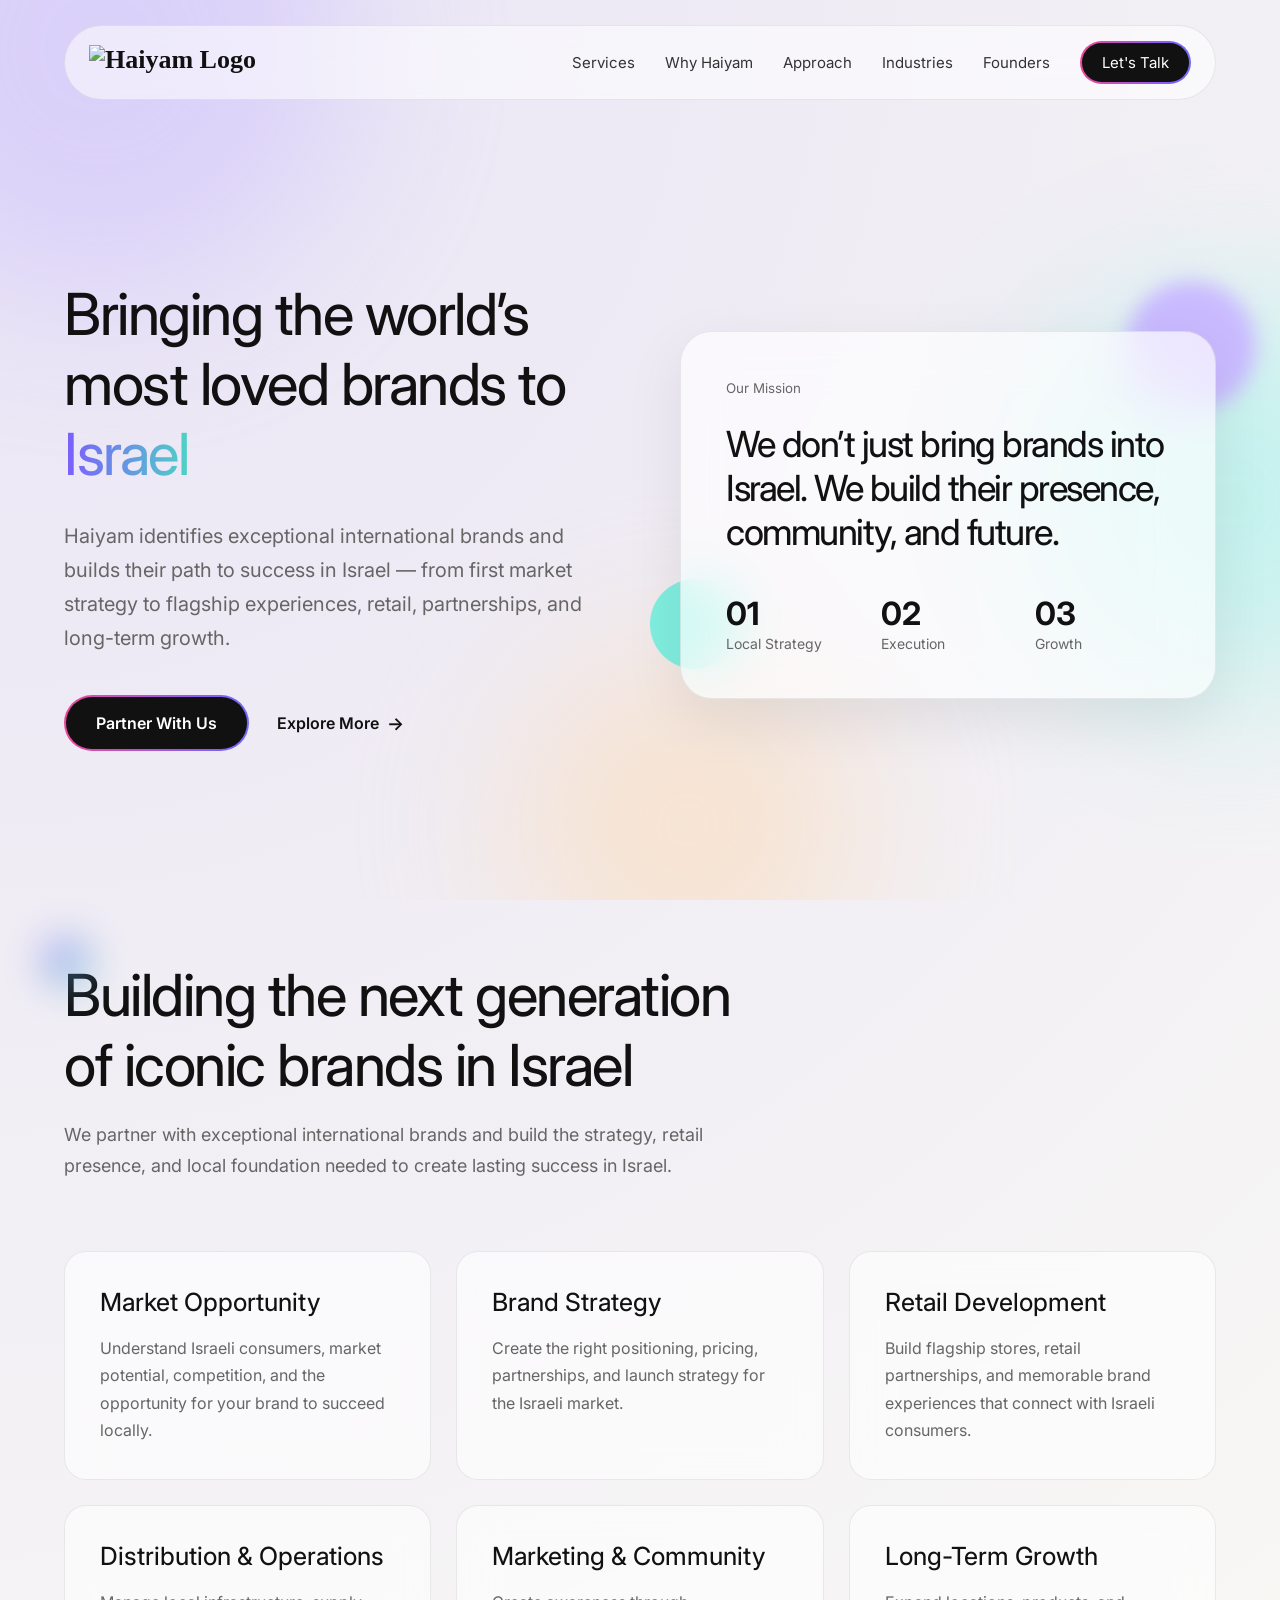
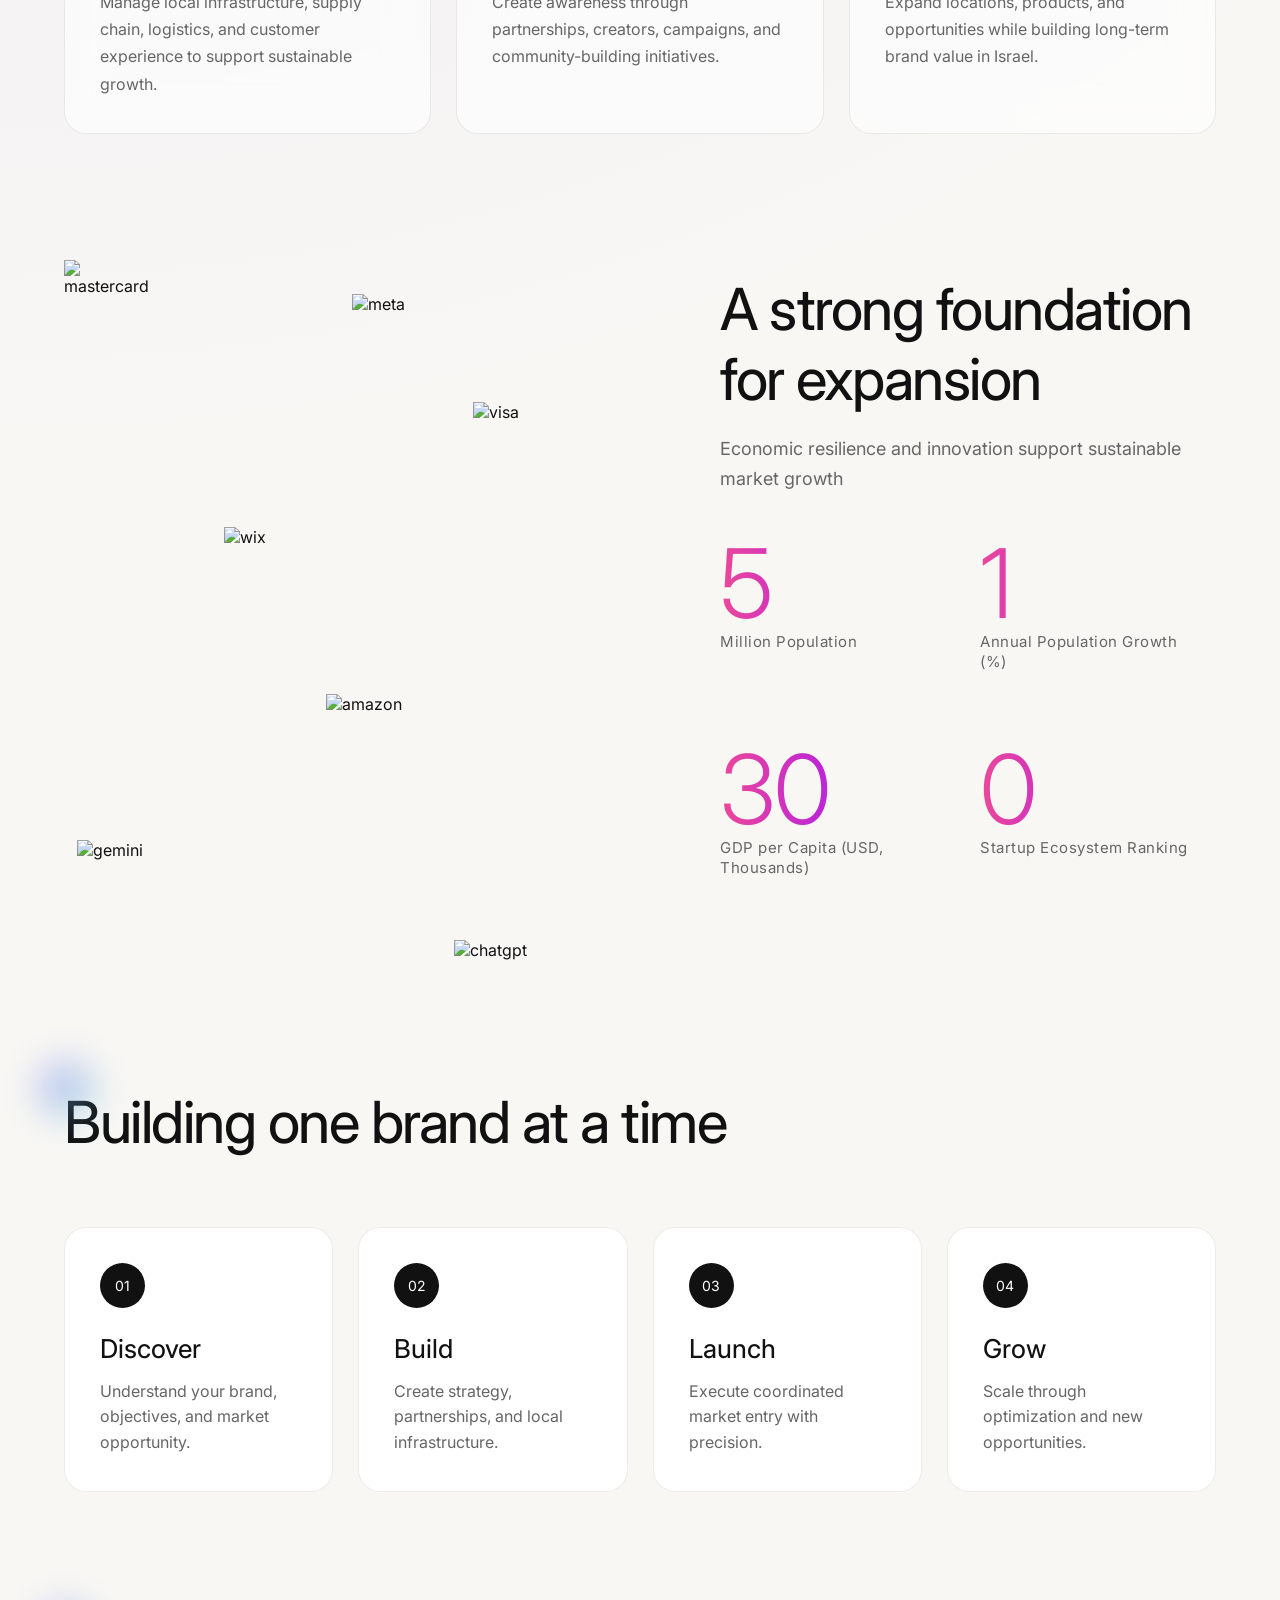
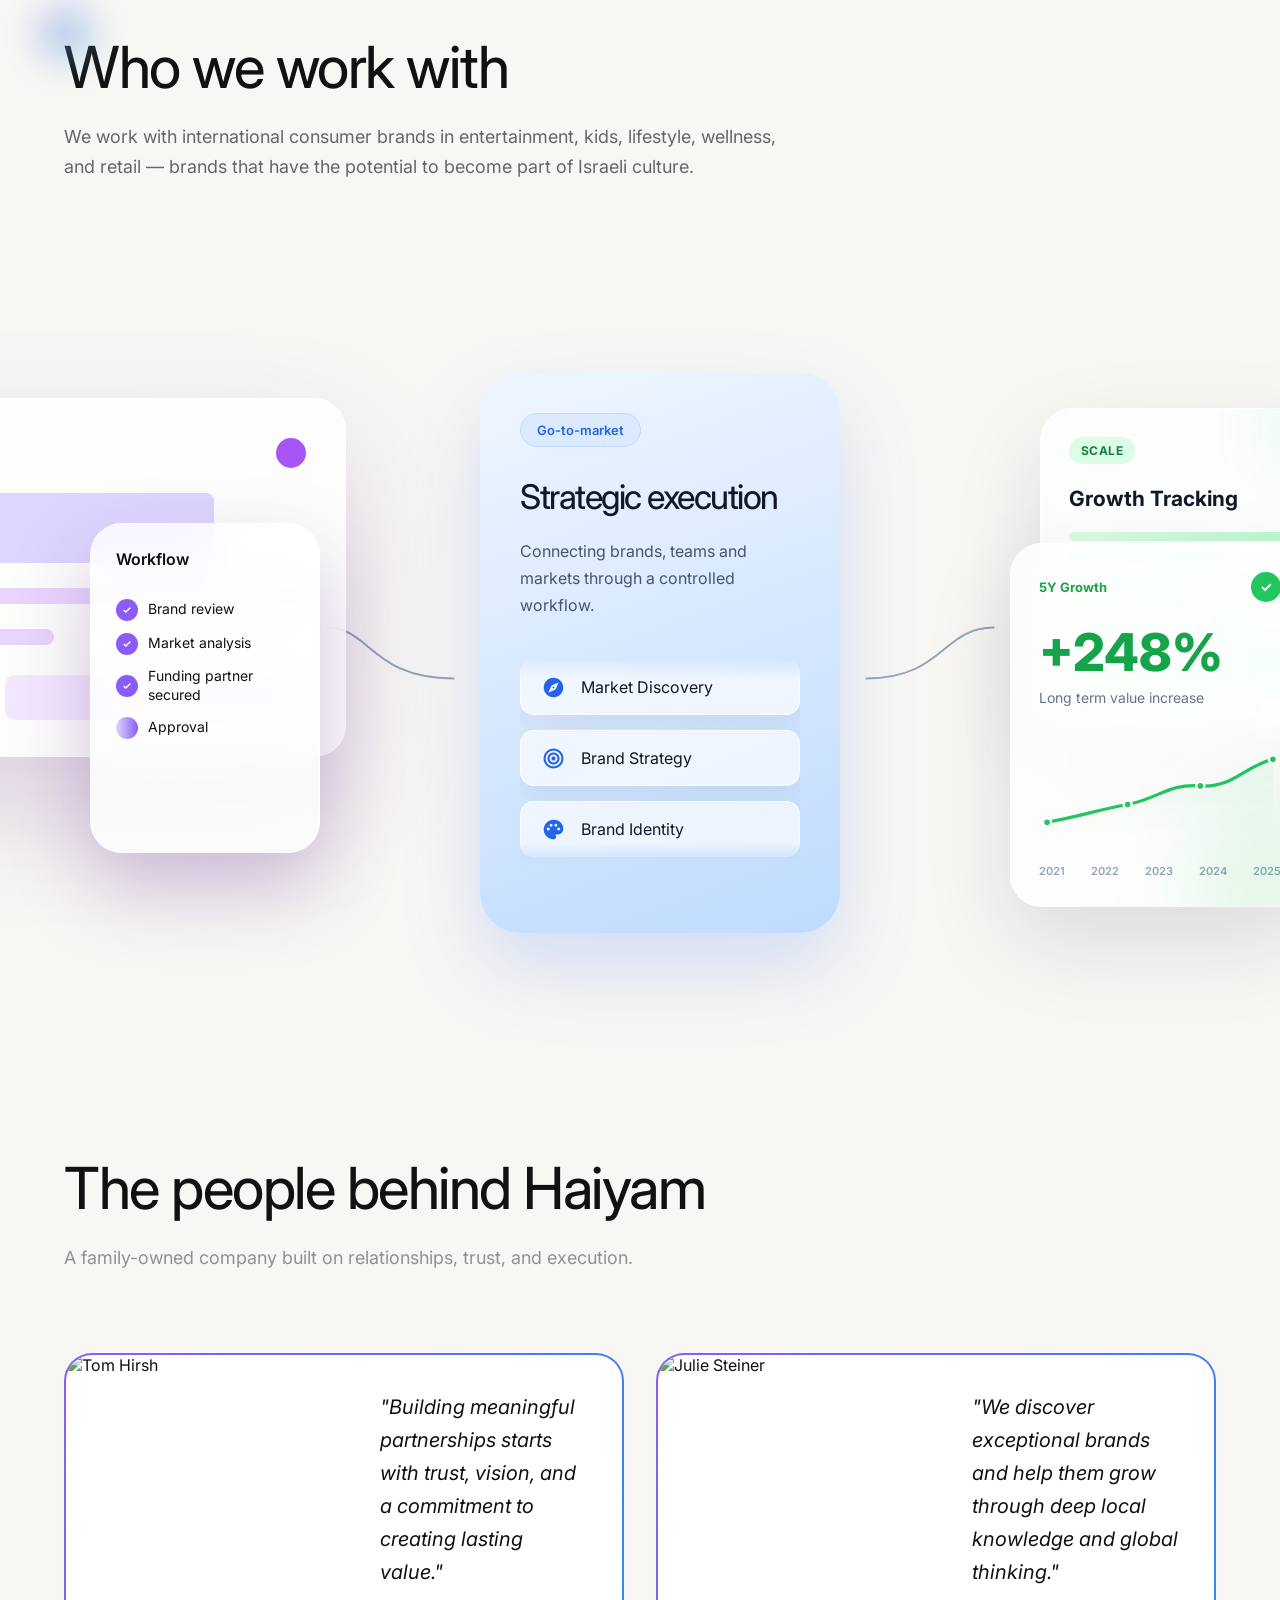
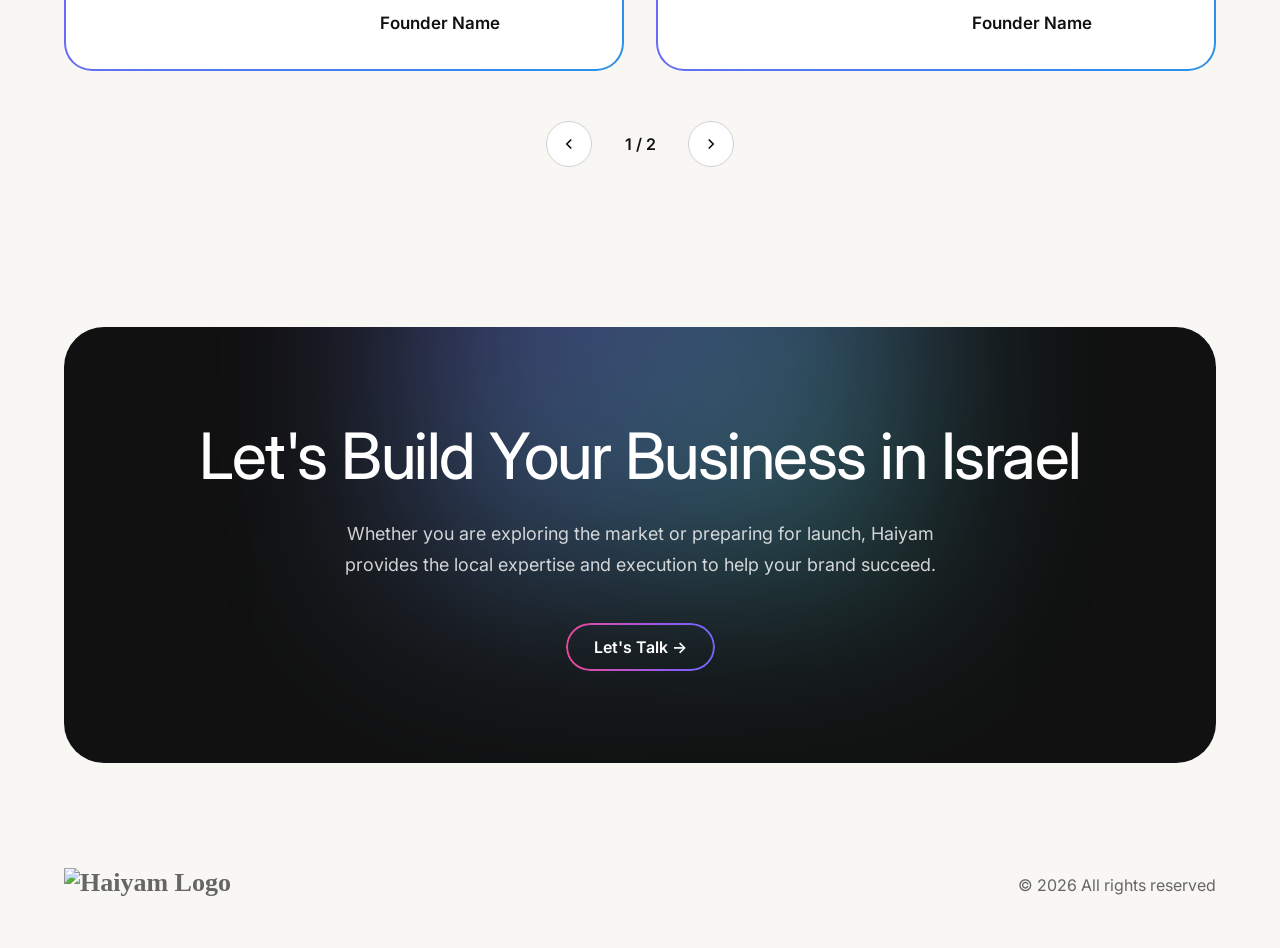
==== commit 49524749: "Update index.html" ====
--- a/index.html
+++ b/index.html
@@ -2907,35 +2907,30 @@
     const blobs = document.querySelectorAll(".blob");
 
 
-    document.addEventListener("mousemove", (e)=>{
-
-
-        const x =
-        (e.clientX / window.innerWidth - .5) * 30;
-
-
-        const y =
-        (e.clientY / window.innerHeight - .5) * 30;
-
-
-
-        blobs.forEach((blob,index)=>{
-
-
-            const speed =
-            (index + 1) * .5;
-
-
-            blob.style.transform =
-            `translate(${x * speed}px, ${y * speed}px)`;
-
-
-        });
-
+  document.addEventListener("mousemove", (e)=>{
+
+    // Show header when mouse reaches the top (desktop only)
+    if (window.innerWidth >= 1024 && e.clientY < 80) {
+        header.classList.remove("header-hidden");
+    }
+
+    const x =
+    (e.clientX / window.innerWidth - .5) * 30;
+
+    const y =
+    (e.clientY / window.innerHeight - .5) * 30;
+
+    blobs.forEach((blob,index)=>{
+
+        const speed =
+        (index + 1) * .5;
+
+        blob.style.transform =
+        `translate(${x * speed}px, ${y * speed}px)`;
 
     });
 
-
+});
 
 
 
--- a/popup.css
+++ b/popup.css
@@ -191,10 +191,8 @@
     background:
     linear-gradient(
         90deg,
-        #EC4899,
-        #C026D3,
-        #8B5CF6,
-        #3B82F6
+        #764bdb,
+        #1b1158,
     );
 
 
@@ -254,7 +252,7 @@
 .wizard-step h3{
   
 
-    font-size:34px;
+    font-size:28px;
 
     line-height:1.15;
 
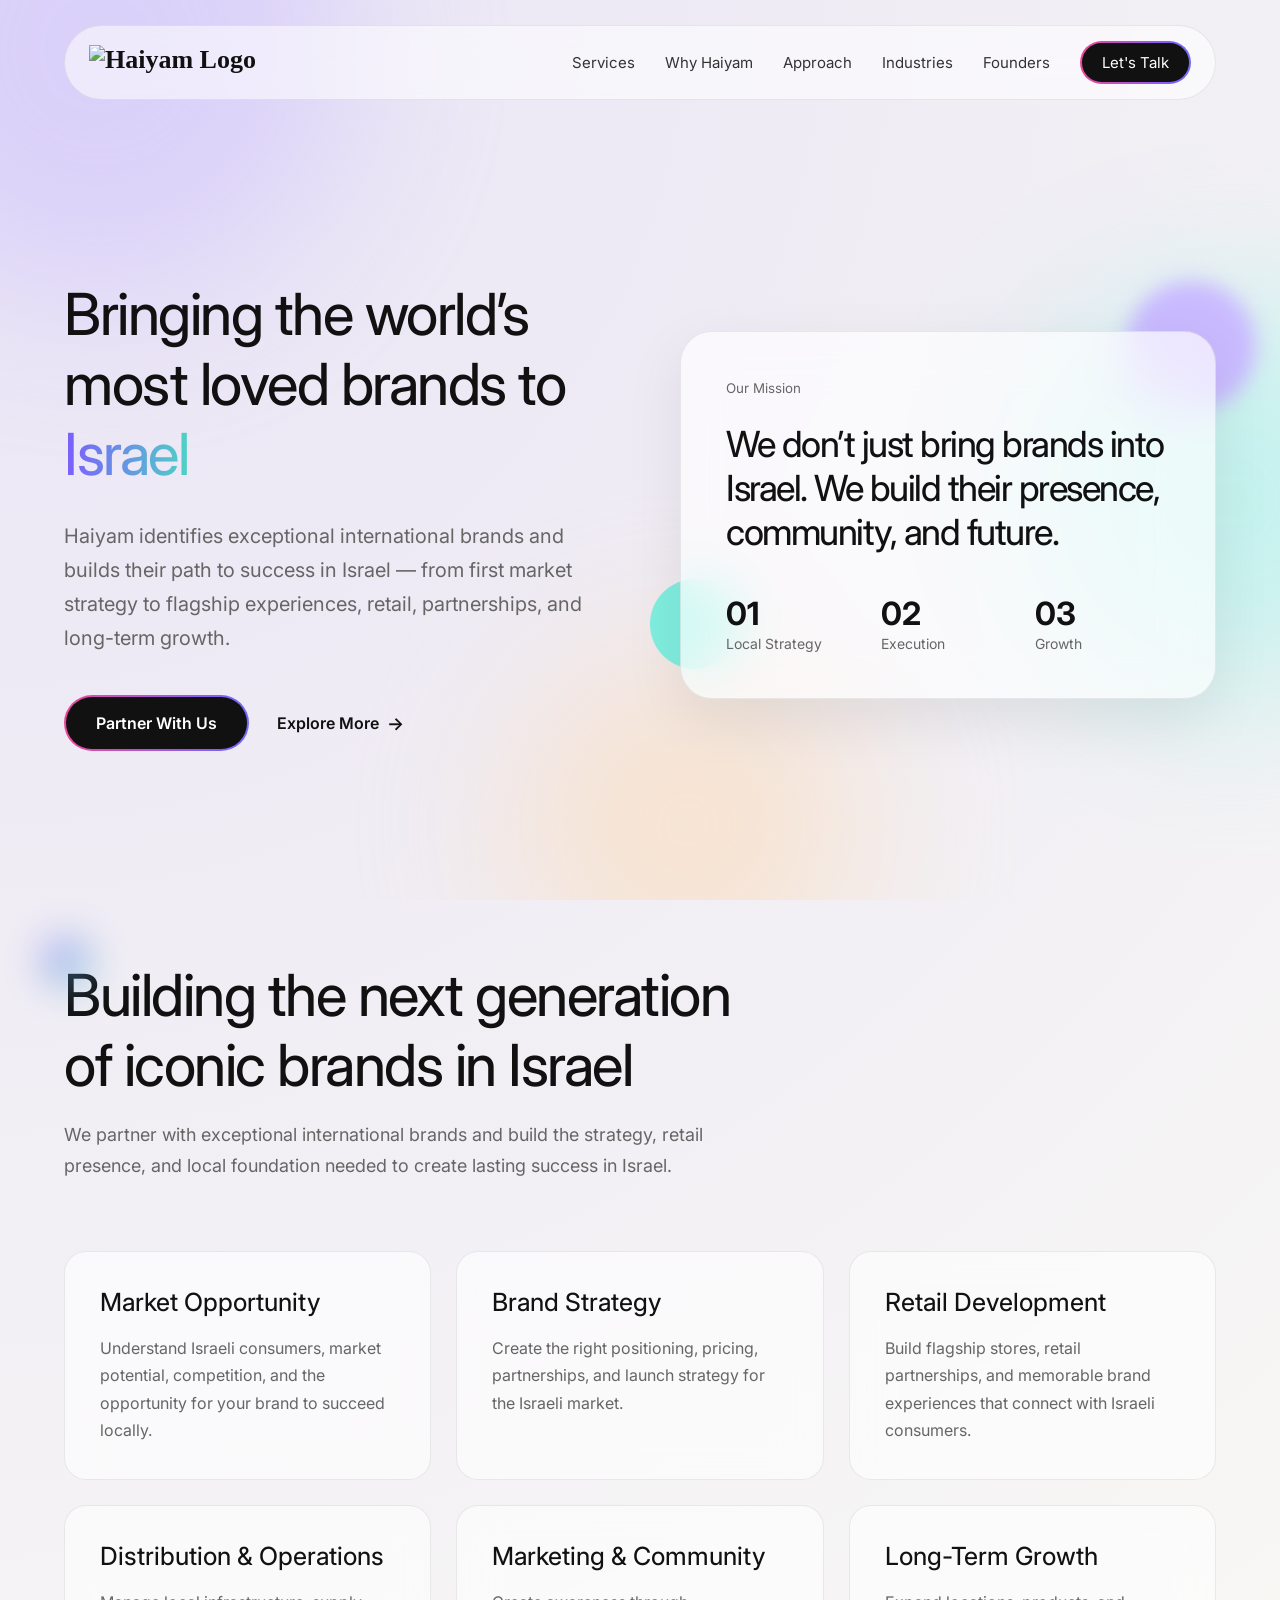
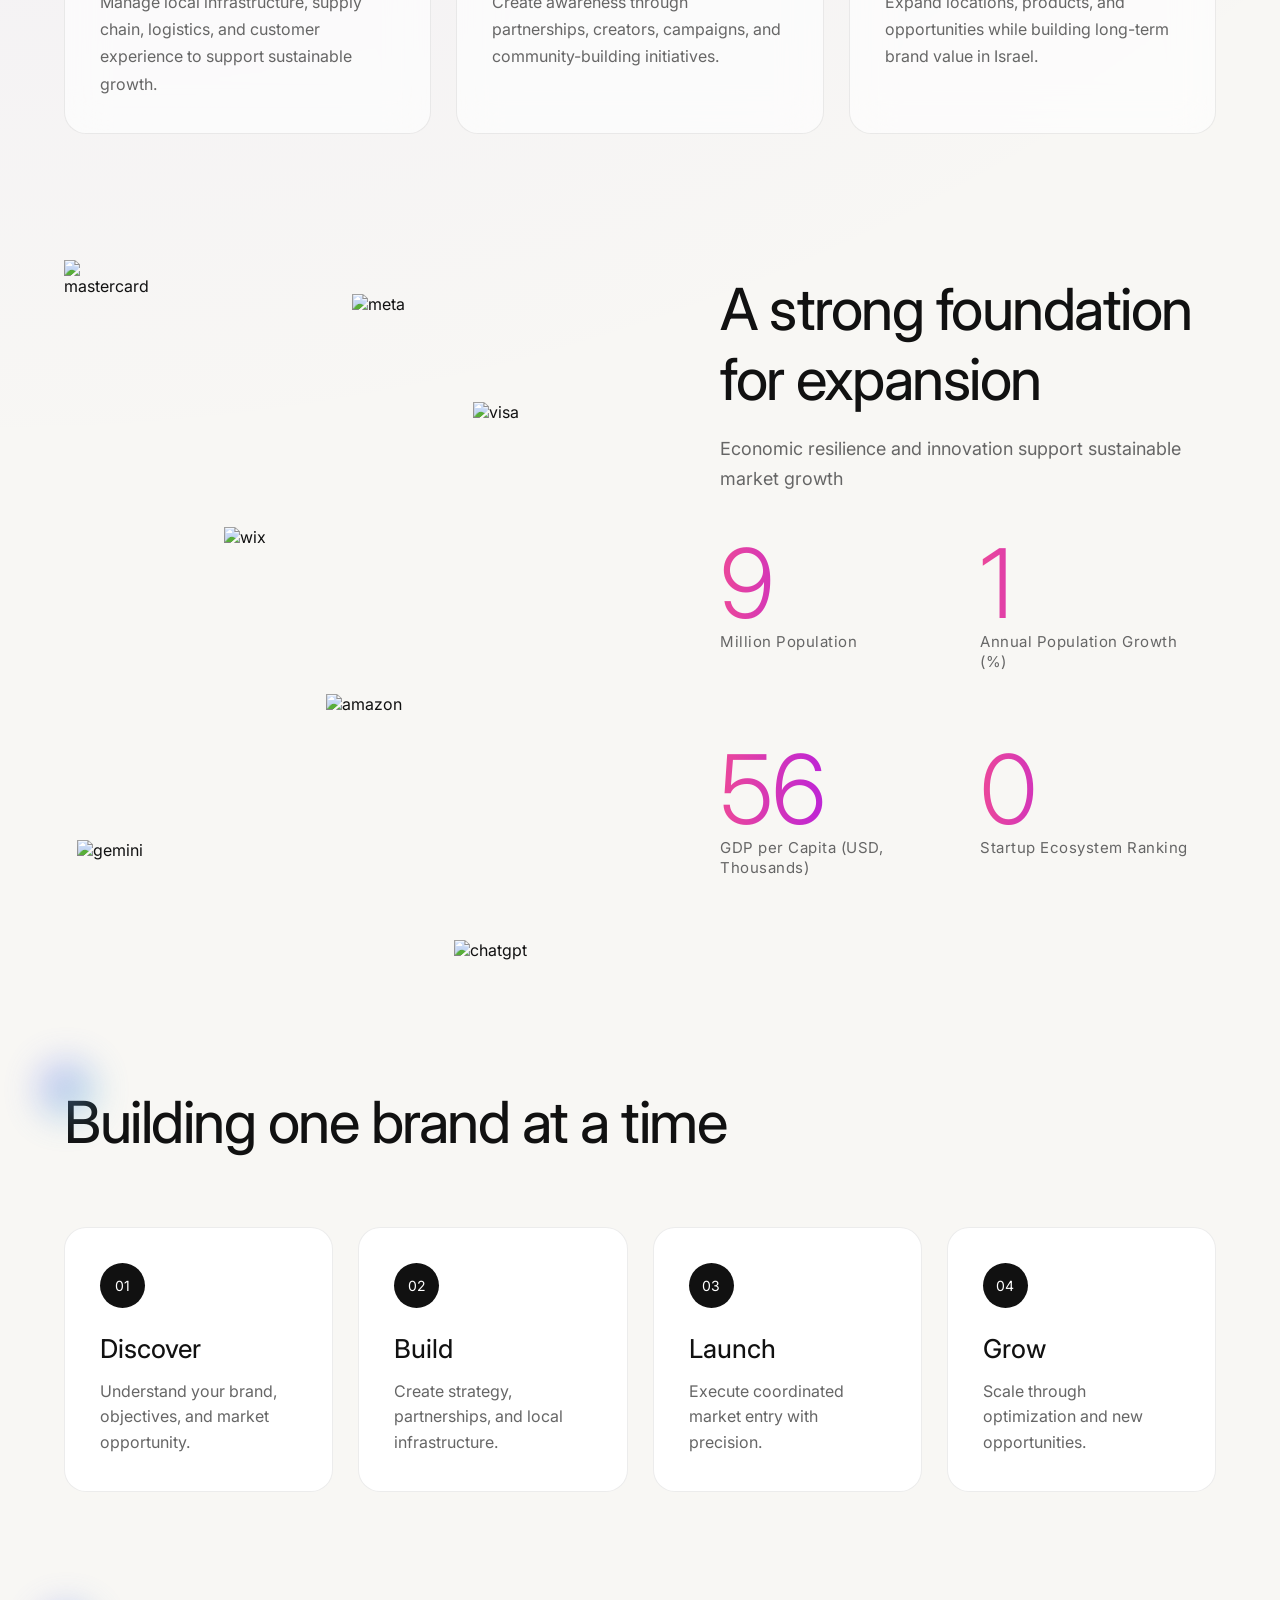
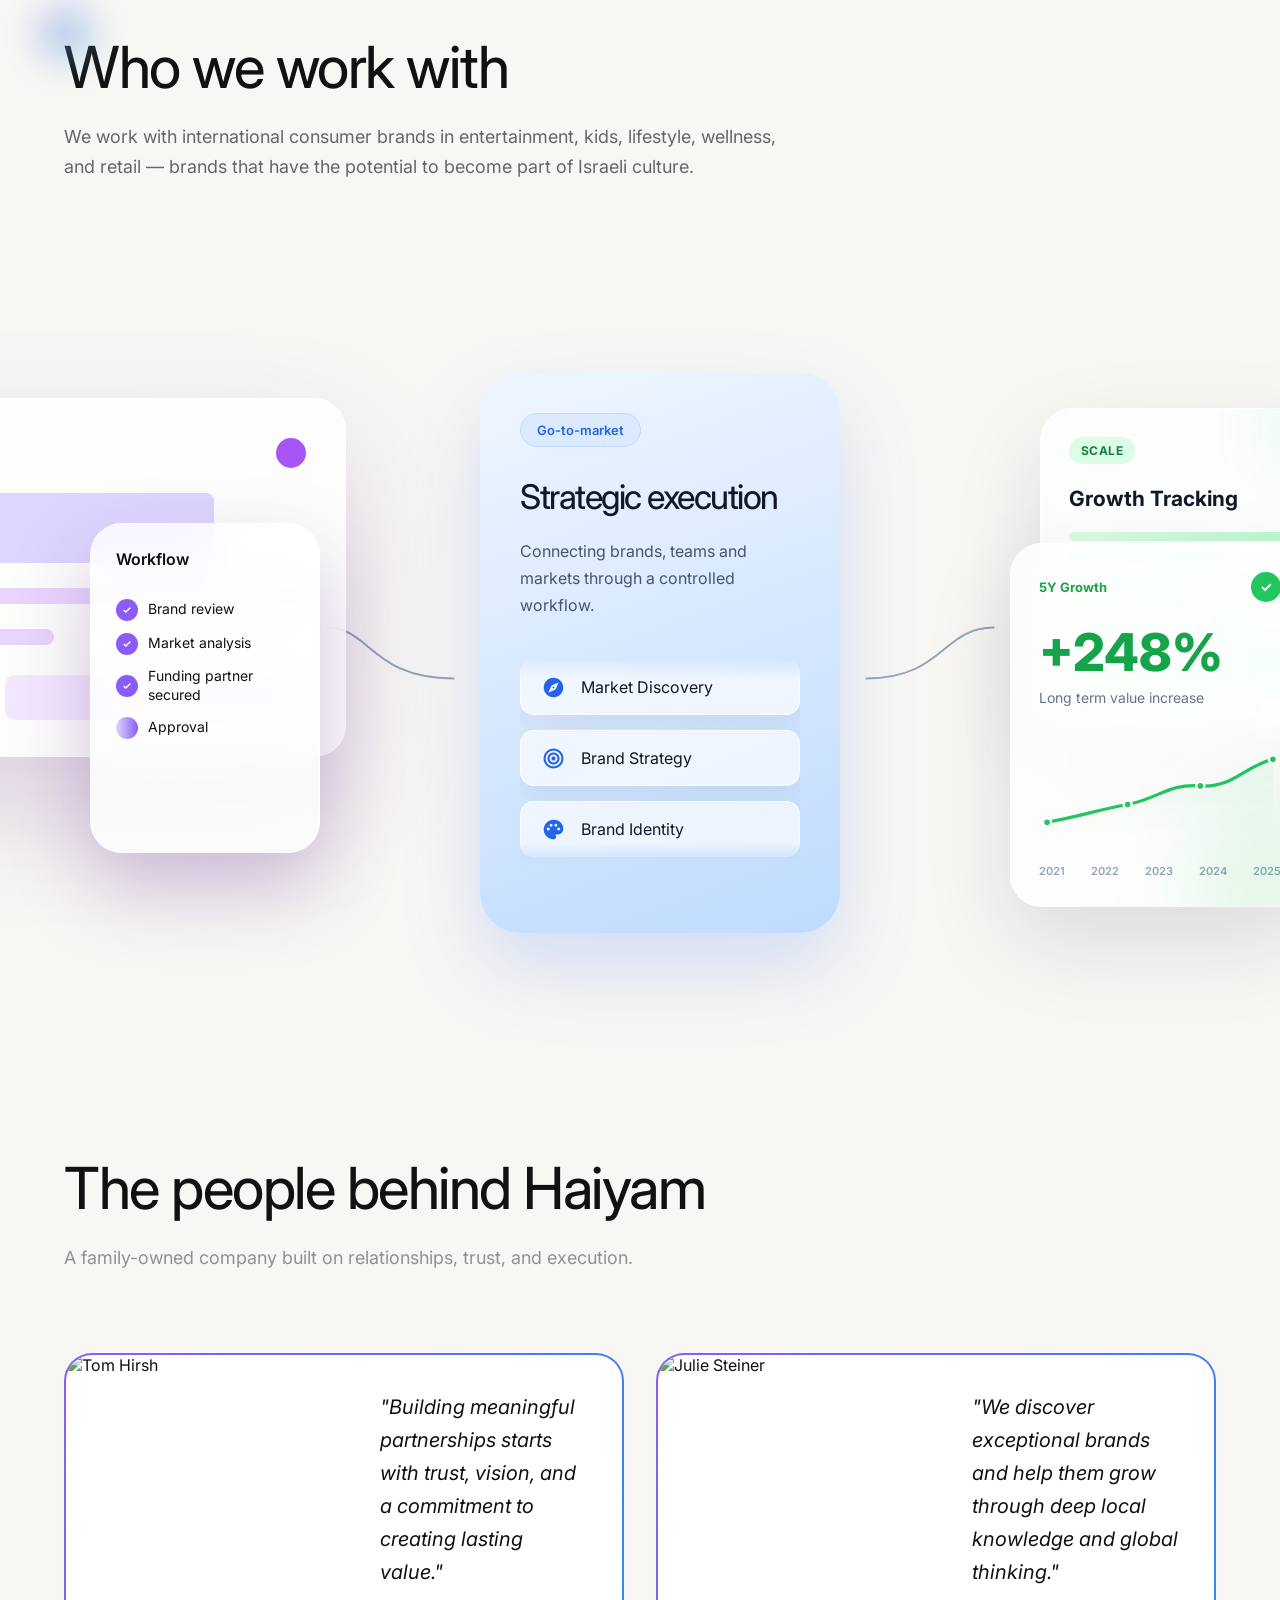
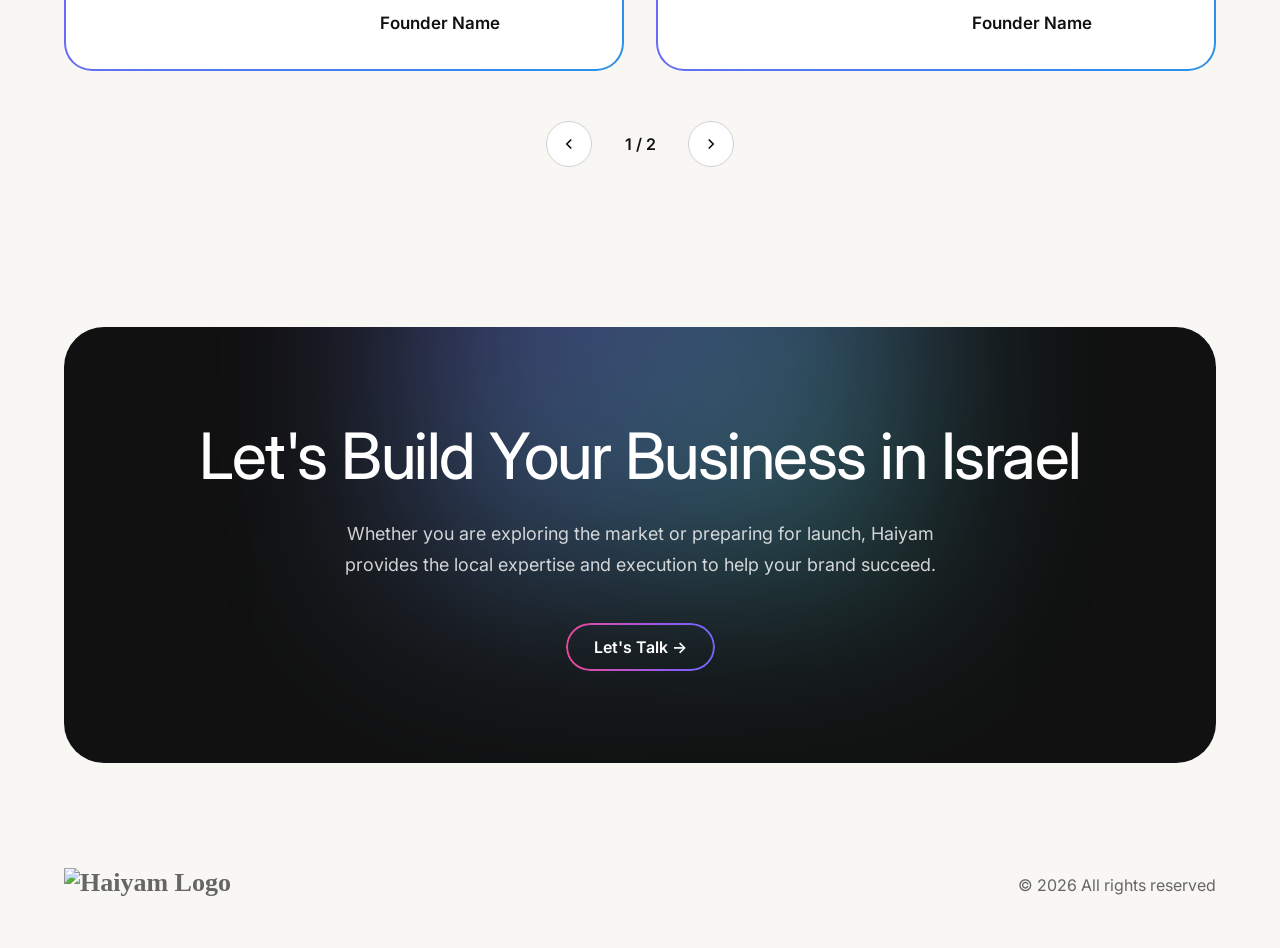
==== commit a94d8fe8: "Update index.html" ====
--- a/index.html
+++ b/index.html
@@ -2674,28 +2674,9 @@
 
 
             <div class="phone">
-
-               <select>
-
-<option>🇮🇱 +972</option>
-
-<option>🇺🇸 +1</option>
-
-<option>🇬🇧 +44</option>
-
-<option>🇨🇦 +1</option>
-
-<option>🇦🇺 +61</option>
-
-<option>🇩🇪 +49</option>
-
-<option>🇫🇷 +33</option>
-
-</select>
-
-                <input placeholder="Phone number">
-
-            </div>
+    <input class="area-code" placeholder="+44">
+    <input class="phone-number" placeholder="Phone number">
+</div>
 
 
             <button class="button primary">
--- a/popup.css
+++ b/popup.css
@@ -2,505 +2,248 @@
 HAIYAM WIZARD
 ===================== */
 
-
 .wizard-overlay{
-
     position:fixed;
     inset:0;
-
     background:rgba(10,10,20,.45);
-
     backdrop-filter:blur(10px);
-
     display:none;
-
     align-items:center;
     justify-content:center;
-
     z-index:9999;
-
     padding:20px;
-
-}
-
+}
 
 .wizard-overlay.active{
-
-    display:flex;
-
-}
-
-
-
-
+    display:flex;
+}
 
 .wizard{
-
     width:100%;
     max-width:500px;
-
     background:white;
-
     border-radius:32px;
-
     padding:40px 35px 30px;
-
     position:relative;
-
     overflow:hidden;
-
-    box-shadow:
-    0 30px 80px rgba(0,0,0,.18);
-
-}
-
-
+    box-shadow:0 30px 80px rgba(0,0,0,.18);
+}
 
 /* top glow */
 
 .wizard::before{
-
     content:"";
-
     position:absolute;
-
     width:300px;
     height:300px;
-
     top:-180px;
     right:-80px;
-
-
-    background:
-    linear-gradient(
+    background:linear-gradient(
         135deg,
         #EC4899,
         #8B5CF6,
         #3B82F6
     );
-
-
     filter:blur(90px);
-
     opacity:.18;
-
-}
-
-
-
-
+}
 
 /* LOGO */
 
-
 .wizard-logo{
-
     text-align:center;
-
     margin-bottom:30px;
-
-}
-
+}
 
 .wizard-logo img{
-
     height:42px;
-
     width:auto;
-
-}
-
-
-
-
+}
 
 /* CLOSE */
 
-
 .wizard-close{
-
     position:absolute;
-
     top:18px;
     right:22px;
-
     border:0;
-
     background:none;
-
     font-size:26px;
-
     color:#555;
-
     cursor:pointer;
-
-}
-
-
-
-
+}
 
 /* PROGRESS */
-
 
 /* =====================
 WIZARD PROGRESS BAR
 ===================== */
 
-
 .wizard{
-
     font-family:"Inter", sans-serif;
-
-}
-
+}
 
 .wizard-progress{
-
     margin-bottom:40px;
-
-}
-
-
+}
 
 .wizard-progress-bar{
-
-    width:100%;
-
+    width:100%;
     height:5px;
-
     background:#eee;
-
     border-radius:20px;
-
     overflow:hidden;
-
-}
-
-
+}
 
 #wizardProgressFill{
-
     display:block;
-
     height:100%;
-
     width:25%;
-
-
-    background:
-    linear-gradient(
+    background:linear-gradient(
         90deg,
-        #764bdb,
-        #1b1158,
+        #8B5CF6 0%,
+        #C026D3 50%,
+        #1b1158 100%
     );
-
-
-    background-size:300% 100%;
-
     border-radius:20px;
-
-
-    transition:
-    width .5s ease;
-
-
-}
-
-
+    transition:width .5s ease;
+}
 
 @keyframes progressGlow{
-
-
     from{
-
         background-position:0%;
-
-    }
-
-
+    }
     to{
-
         background-position:300%;
-
-    }
-
-}
-
-
-
+    }
+}
 
 .wizard-progress-text{
-
     margin-top:12px;
-
     font-size:13px;
-
     color:#777;
-
     text-align:right;
-
-}
-
-
-
-
+}
 
 /* QUESTIONS */
 
-
 .wizard-step h3{
-  
-
     font-size:28px;
-
     line-height:1.15;
-
     text-align:center;
-
     margin-bottom:35px;
-
-}
-
-
-
-
+}
 
 .wizard-step{
-
     display:none;
-
-}
-
-
+}
 
 .wizard-step.active{
-
     display:block;
-
-}
-
-
-
-
-
+}
 
 /* ANSWERS */
 
-
 .answers{
-
     display:grid;
-
     gap:15px;
-
-}
-
-
-
-
+}
 
 .answers button{
-
     position:relative;
-
     text-align:left;
-
     padding:18px 20px;
-
     border-radius:18px;
-
     background:white;
-
     border:1px solid #e5e5e5;
-
     font-size:16px;
-
     color:#222;
-
     cursor:pointer;
-
     transition:.35s ease;
-
-}
-
-
-
-
+}
 
 .answers button:hover{
-
     transform:translateY(-3px);
-
     border-color:#8B5CF6;
-
-    box-shadow:
-
-    0 12px 30px rgba(139,92,246,.12);
-
-}
-
-
-
-
+    box-shadow:0 12px 30px rgba(139,92,246,.12);
+}
 
 /* INPUTS */
-
 
 .wizard input,
 .wizard select{
-
-    width:100%;
-
+    width:100%;
     padding:16px;
-
     margin-bottom:14px;
-
     border-radius:16px;
-
     border:1px solid #ddd;
-
     font-size:15px;
-
-}
-
-
+}
 
 .wizard input:focus,
 .wizard select:focus{
-
     outline:none;
-
     border-color:#8B5CF6;
-
-}
-
-
-
-
+}
 
 .phone{
-
-    display:flex;
-
+    display:flex;
     gap:10px;
-
-}
-
-
+}
 
 .phone select{
-
     width:100px;
-
-}
-
-
-
-
+}
 
 /* SUBMIT */
 
-
 .wizard .button{
-
-    width:100%;
-
+    width:100%;
     margin-top:10px;
-
-}
-
-
-
-
-
-
+}
 
 /* DISCLAIMER */
 
-
 .wizard-disclaimer{
-
-    display:flex;
-
+    display:flex;
     align-items:center;
-
     justify-content:center;
-
     gap:8px;
-
     margin-top:30px;
-
     font-size:12px;
-
     color:#777;
-
     text-align:center;
-
-}
-
-
+}
 
 .wizard-disclaimer span{
-
     width:18px;
-
     height:18px;
-
-    display:flex;
-
+    display:flex;
     align-items:center;
-
     justify-content:center;
-
     border-radius:50%;
-
     background:#e8f7ee;
-
     color:#16a34a;
-
     font-size:11px;
-
     font-weight:bold;
-
-}
-
-
-
-
-
+}
 
 /* MOBILE */
 
-
 @media(max-width:600px){
 
-
     .wizard{
-
         padding:30px 22px 25px;
-
         border-radius:26px;
-
-    }
-
-
+    }
 
     .wizard-step h3{
-
         font-size:30px;
-
         margin-bottom:28px;
-
-    }
-
-
+    }
 
     .answers button{
-
         padding:16px;
-
-    }
-
-
-}
+    }
+
+}
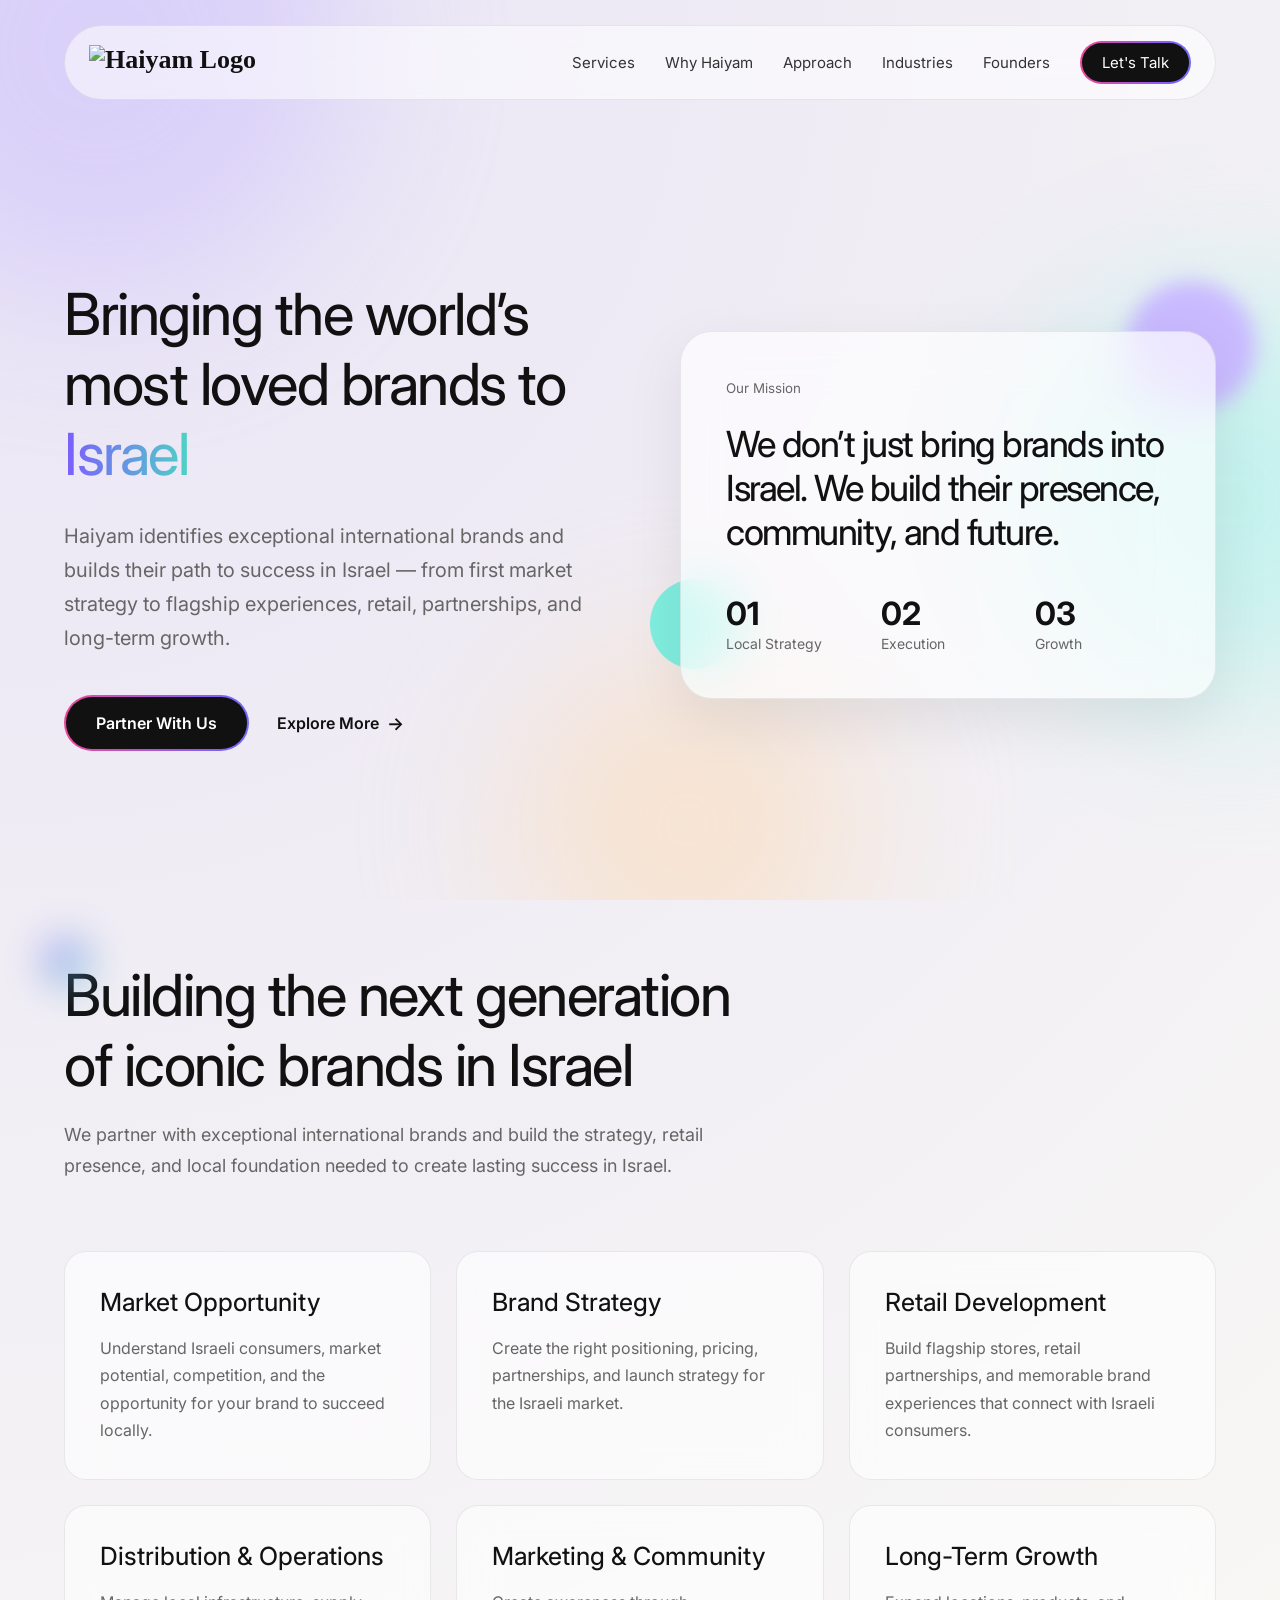
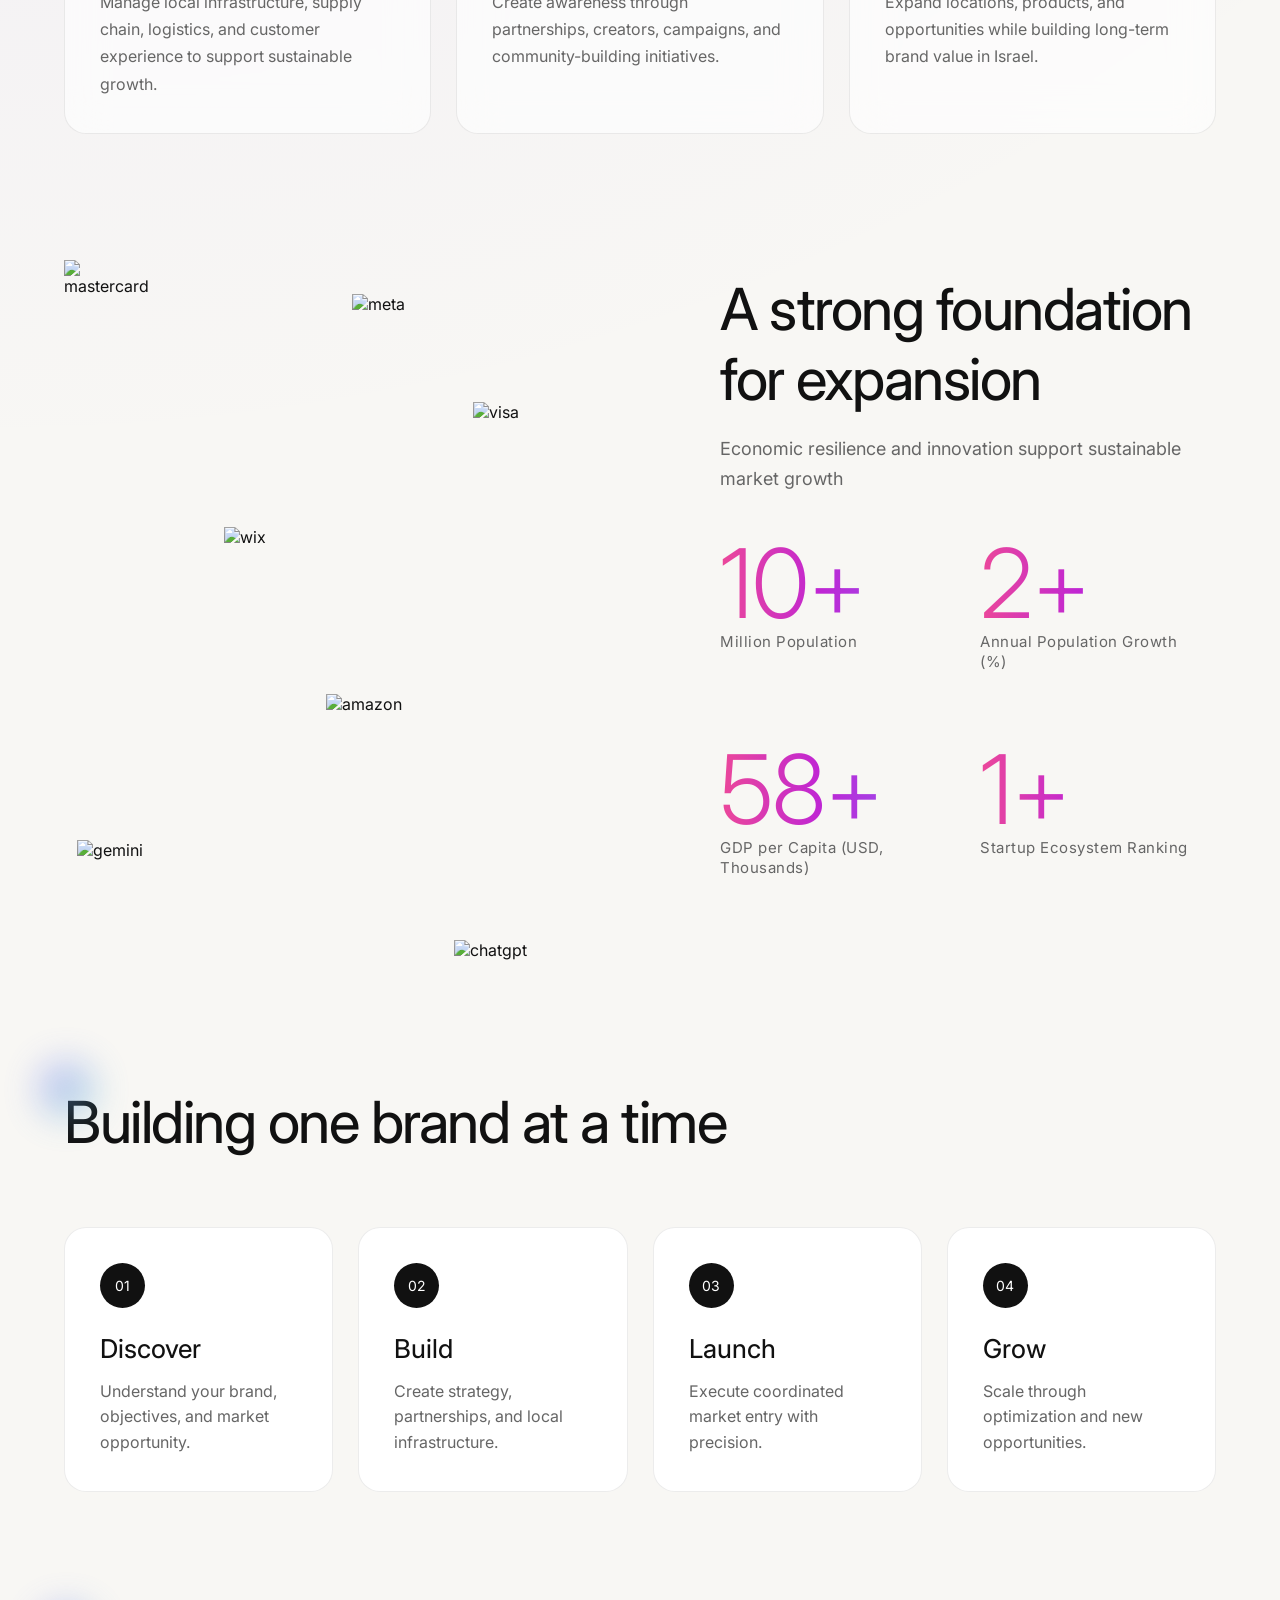
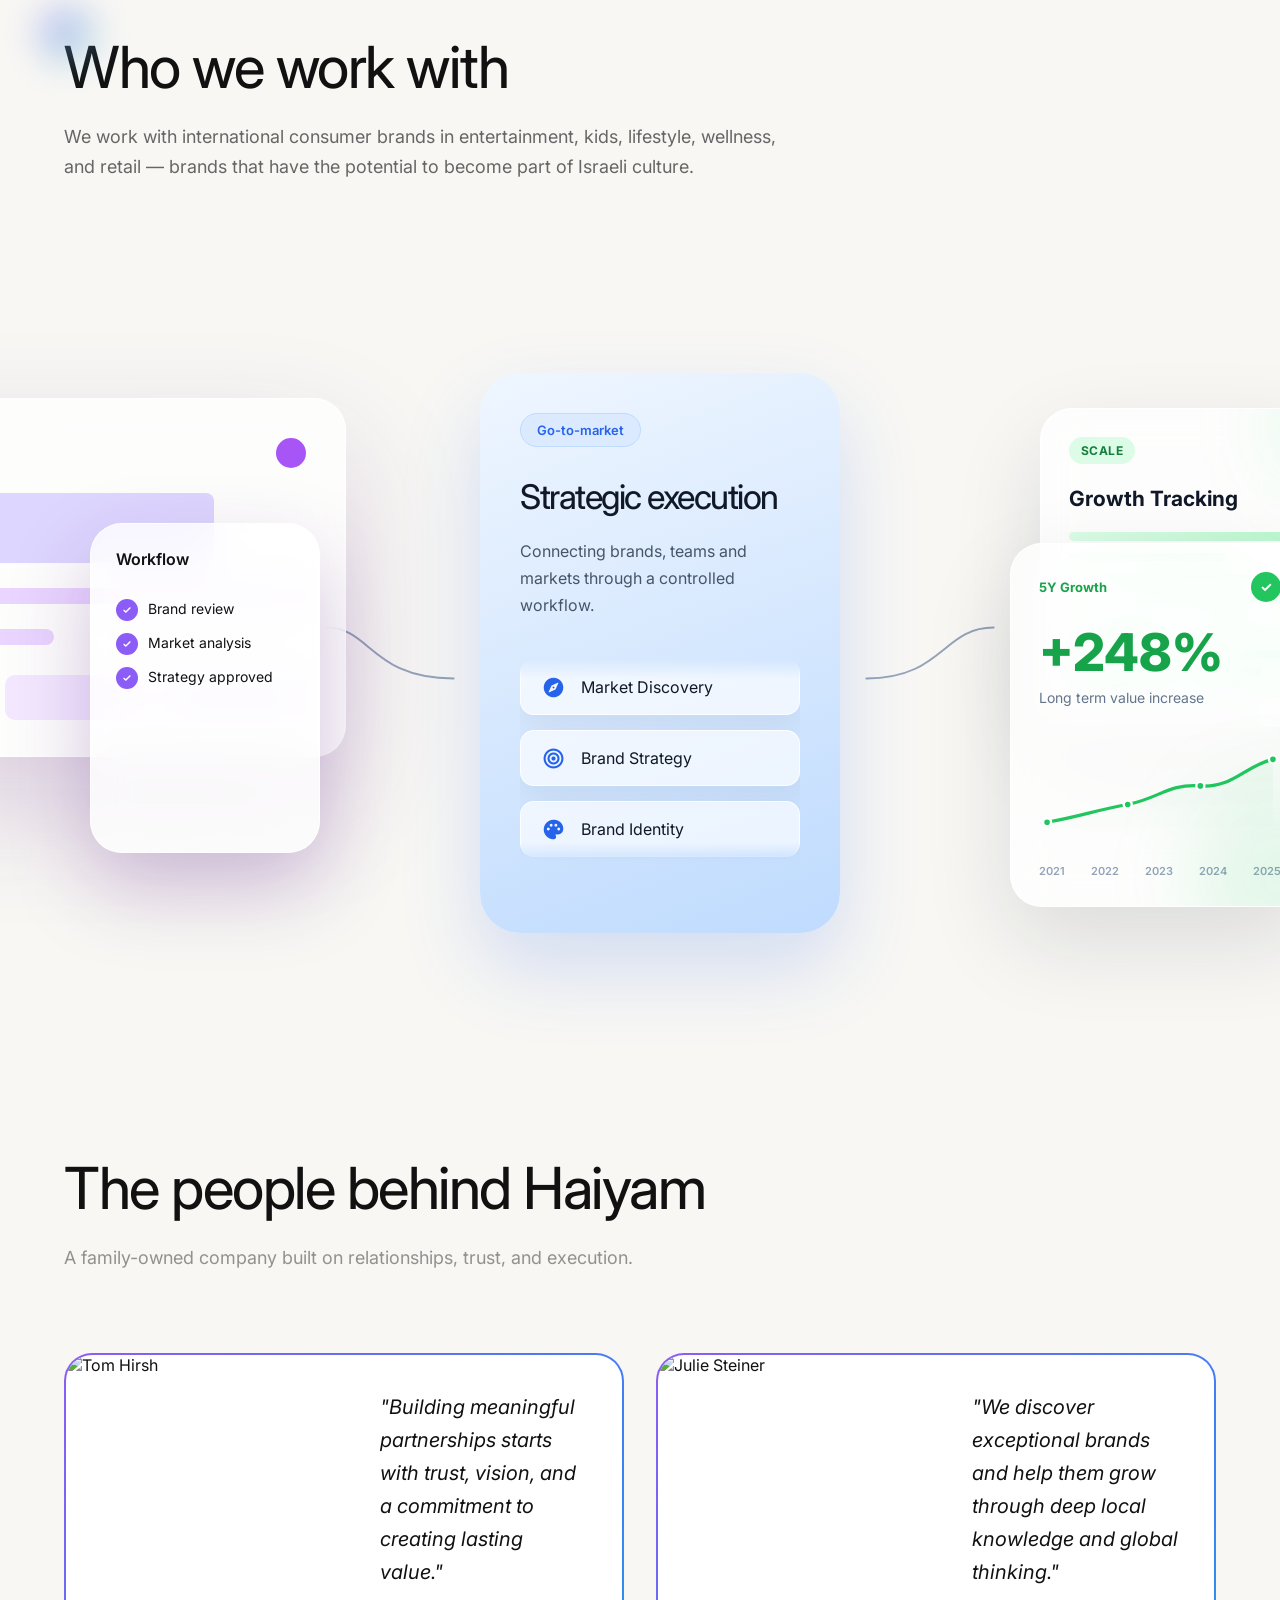
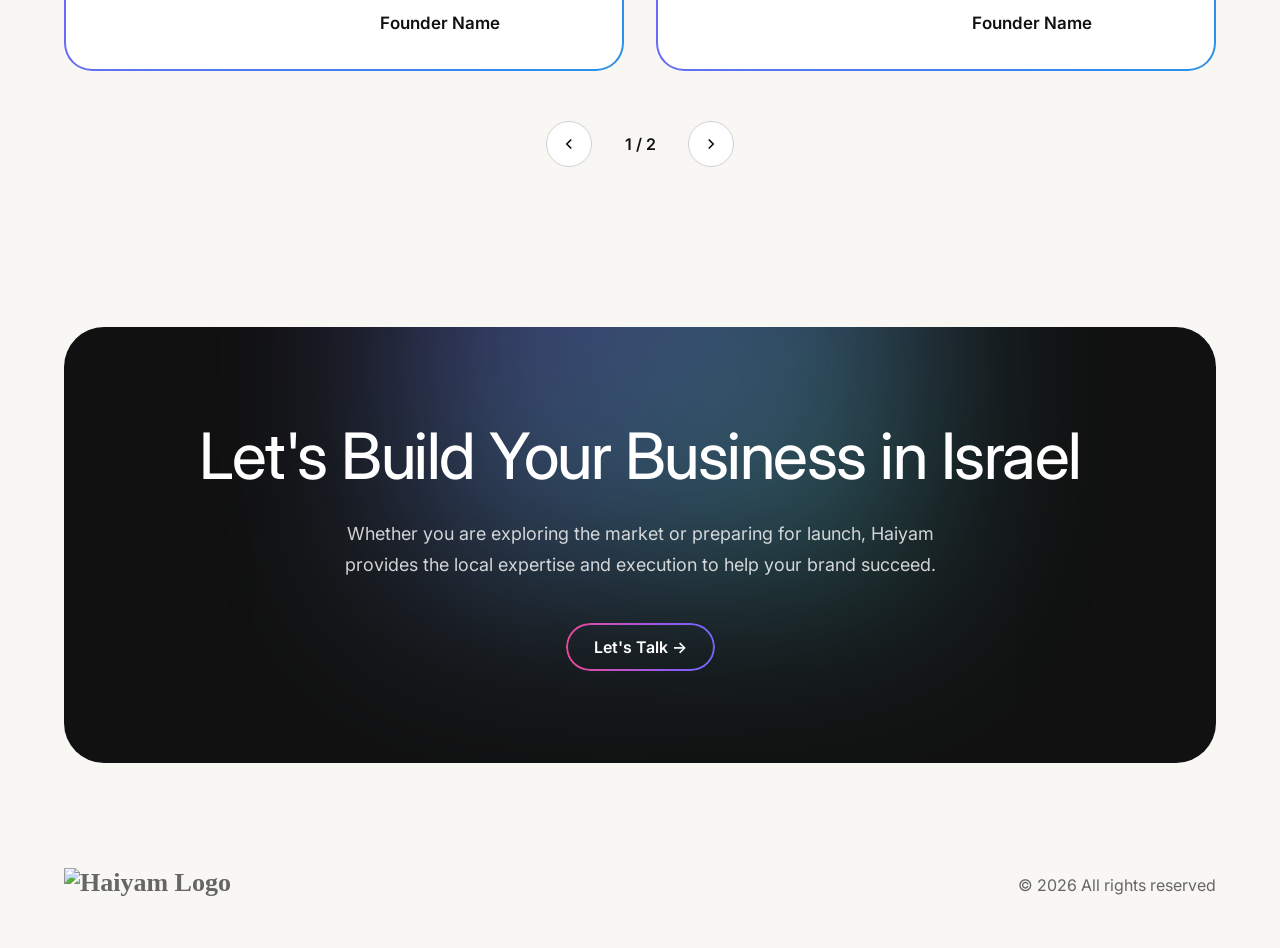
==== commit 149d8457: "Update index.html" ====
--- a/index.html
+++ b/index.html
@@ -2126,7 +2126,7 @@
 
 
 
-   <div class="tm-check-row">
+  <div class="tm-check-row">
     <span class="tm-check done">
         <span class="material-symbols-rounded">check</span>
     </span>
@@ -2144,12 +2144,7 @@
     <span class="tm-check done">
         <span class="material-symbols-rounded">check</span>
     </span>
-    Funding partner secured
-</div>
-
-<div class="tm-check-row">
-    <span class="tm-check loading"></span>
-    Approval
+    Strategy approved
 </div>
 
 
--- a/popup.css
+++ b/popup.css
@@ -191,8 +191,13 @@
     gap:10px;
 }
 
-.phone select{
-    width:100px;
+.phone .area-code{
+    width:90px;
+    flex-shrink:0;
+}
+
+.phone .phone-number{
+    flex:1;
 }
 
 /* SUBMIT */
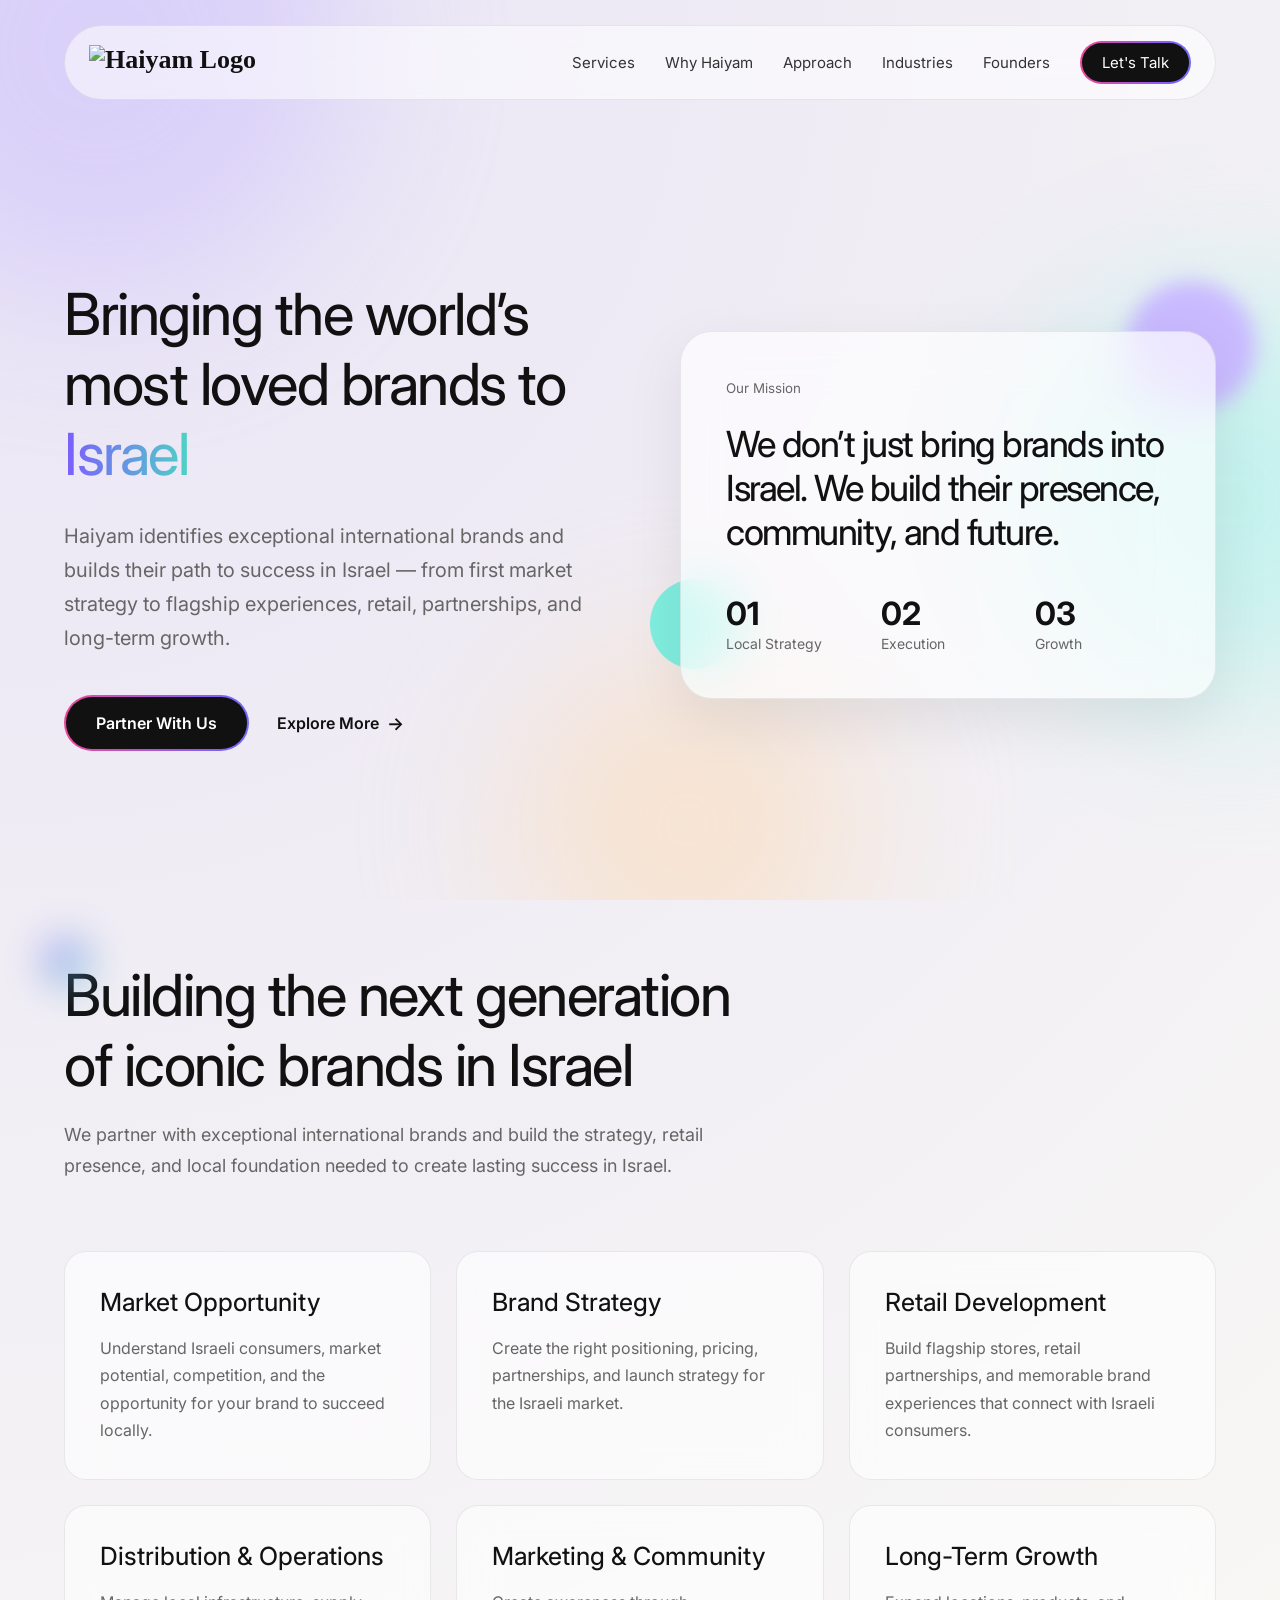
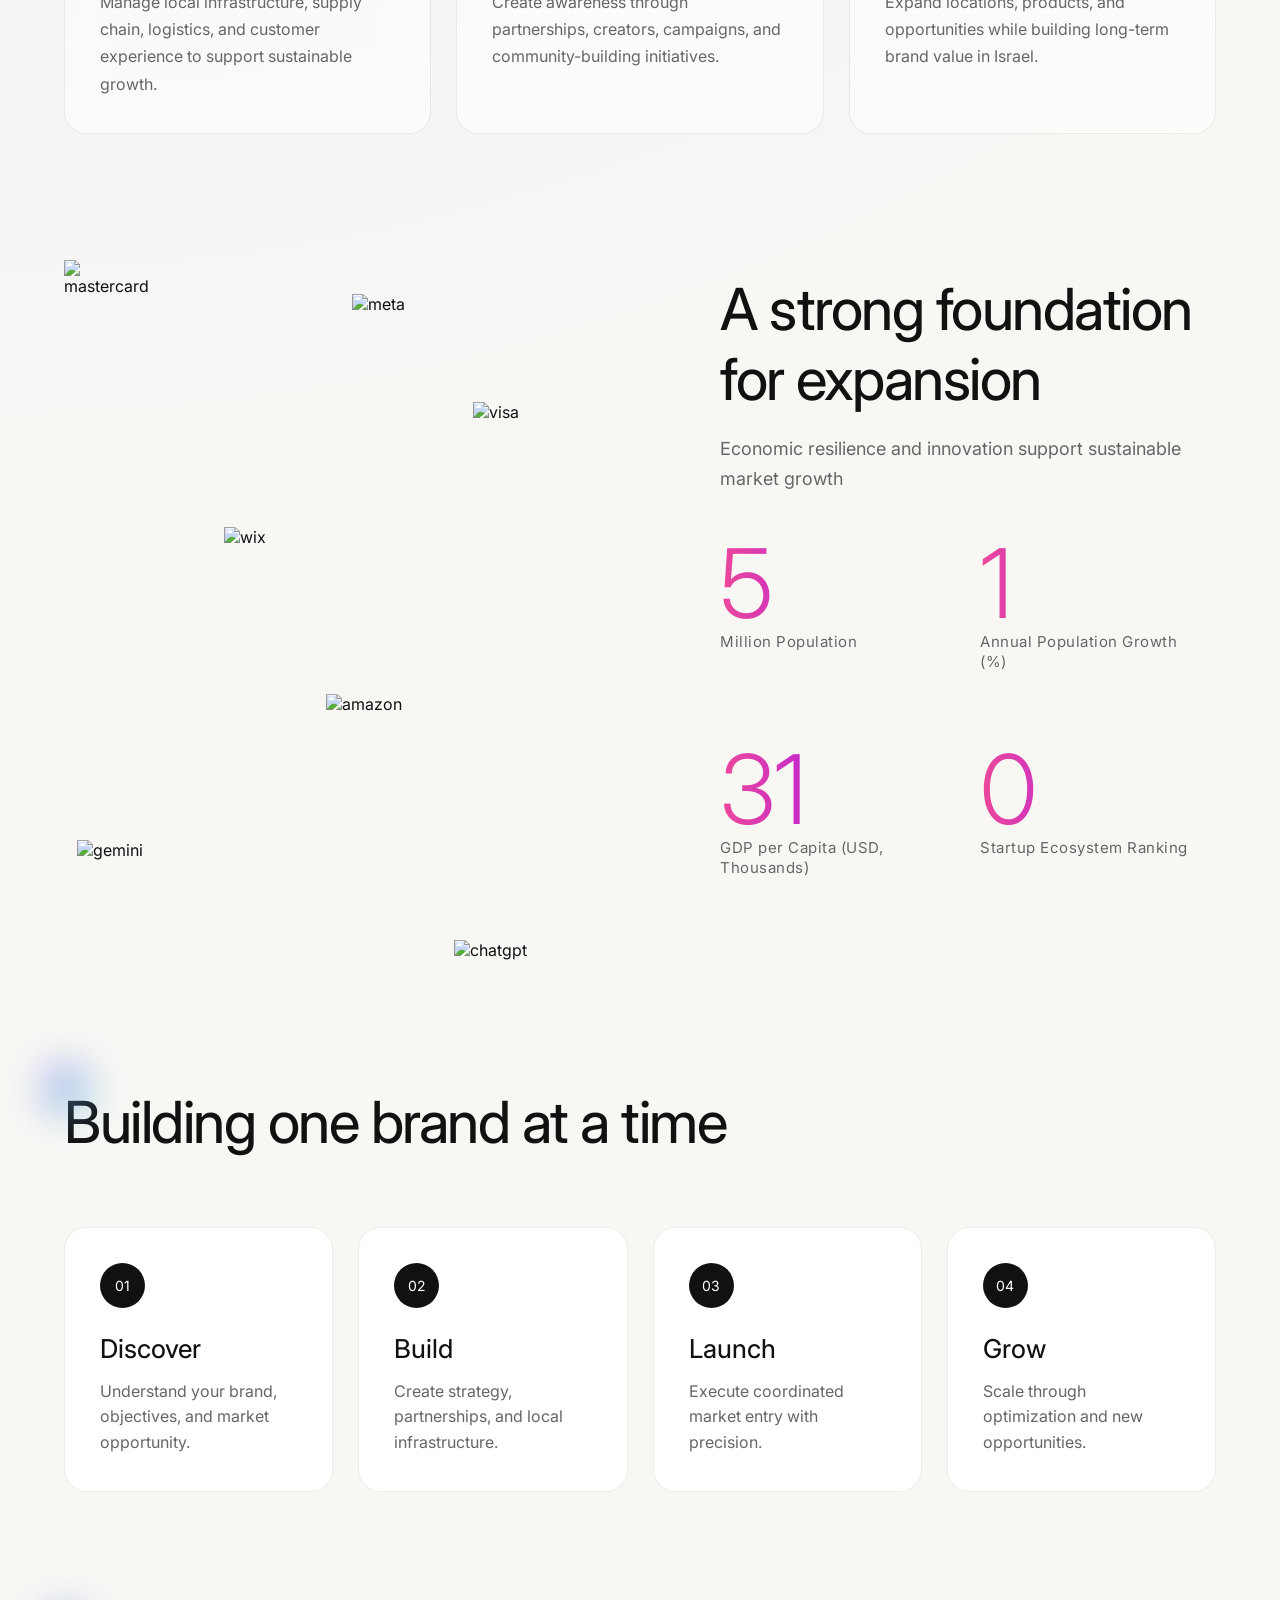
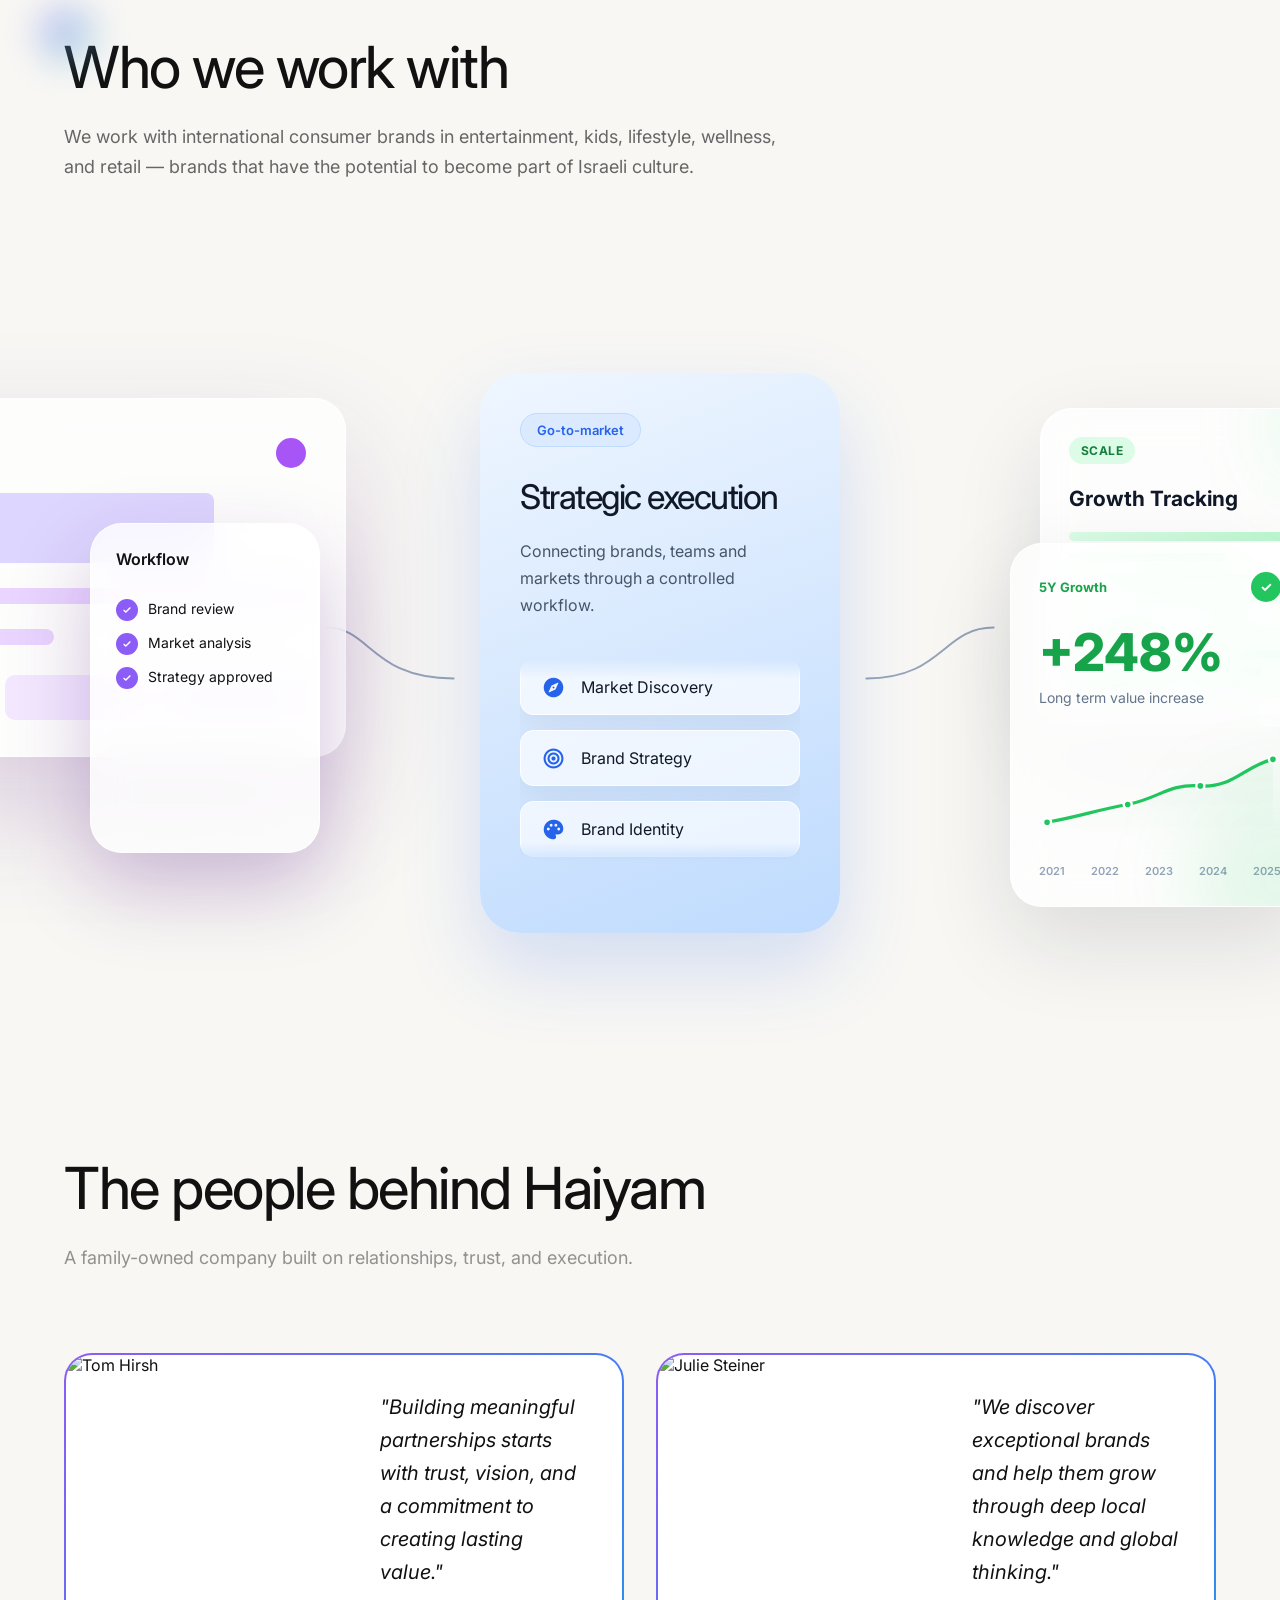
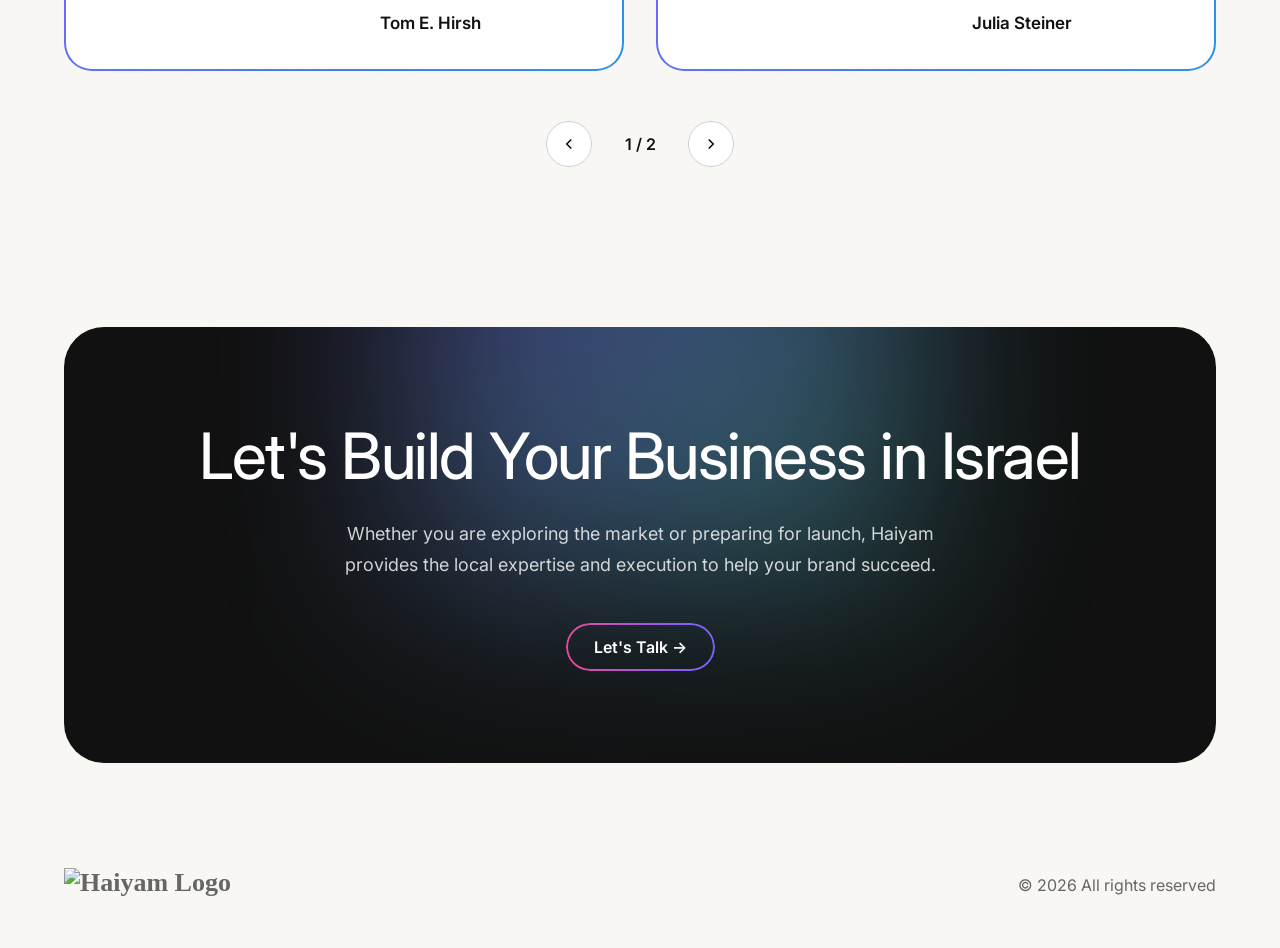
==== commit 6c97d61f: "Update index.html" ====
--- a/index.html
+++ b/index.html
@@ -4,10 +4,10 @@
     <meta charset="UTF-8">
     <meta name="viewport" content="width=device-width, initial-scale=1.0">
 
-    <title>Haiyam | Your Strategic Partner for Growth in Israel</title>
+    <title>Haiyam | Market Entry & Growth in Israel for International Brands</title>
     <meta name="description" content="Haiyam helps international companies enter and grow in the Israeli market through strategy, localization, partnerships, and execution.">
 
-    <link rel="icon" type="image/svg+xml" href="https://static.wixstatic.com/shapes/1799ca_c687fe60849245878852238f031f1f3d.svg">
+    <link rel="icon" type="image/png" sizes="32x32" href="https://static.wixstatic.com/media/1799ca_b329da5607304952a7983c27d832a3c8~mv2.png">
 
 <link rel="preconnect" href="https://fonts.googleapis.com">
 <link rel="preconnect" href="https://fonts.gstatic.com" crossorigin>
@@ -2490,7 +2490,7 @@
                         </p>
 
                         <div class="tm-founder-card__signature">
-                            Founder Name
+                            Tom E. Hirsh
                         </div>
 
                     </div>
@@ -2515,7 +2515,7 @@
                         </p>
 
                         <div class="tm-founder-card__signature">
-                            Founder Name
+                            Julia Steiner
                         </div>
 
                     </div>
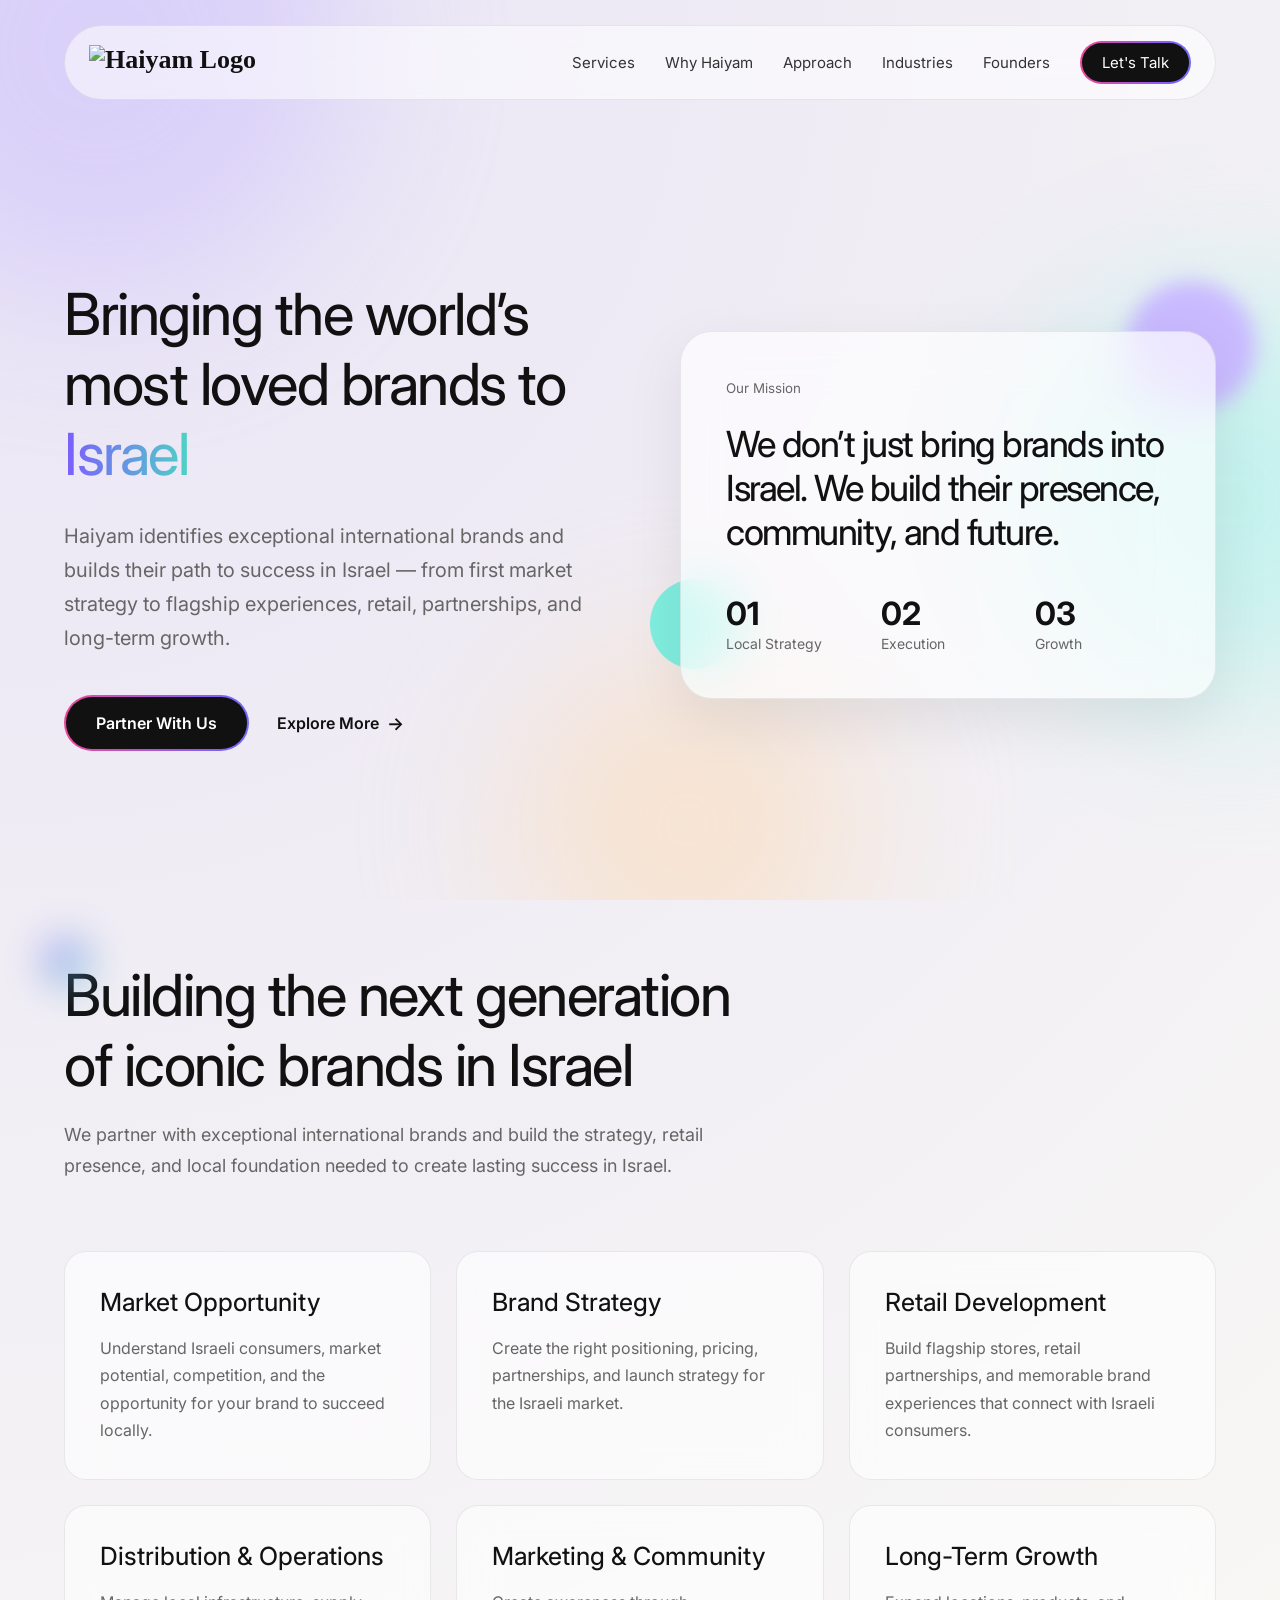
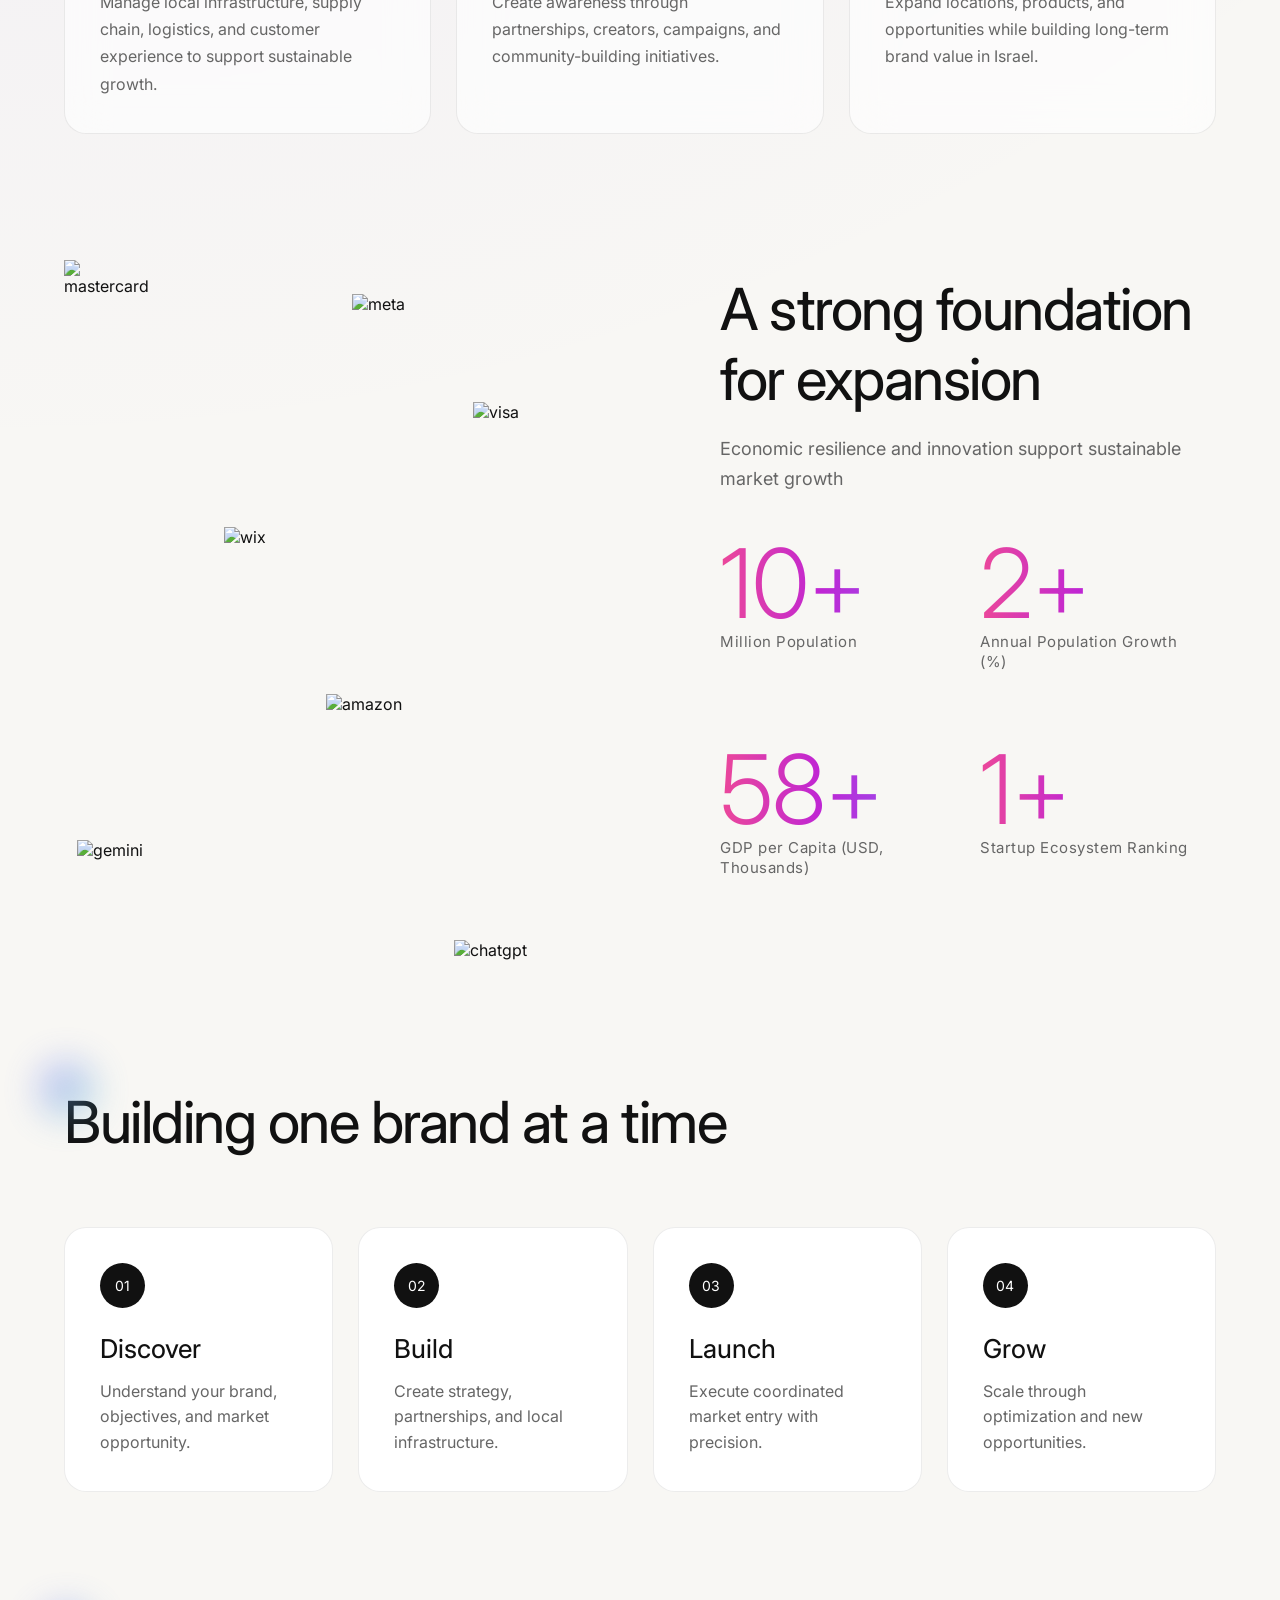
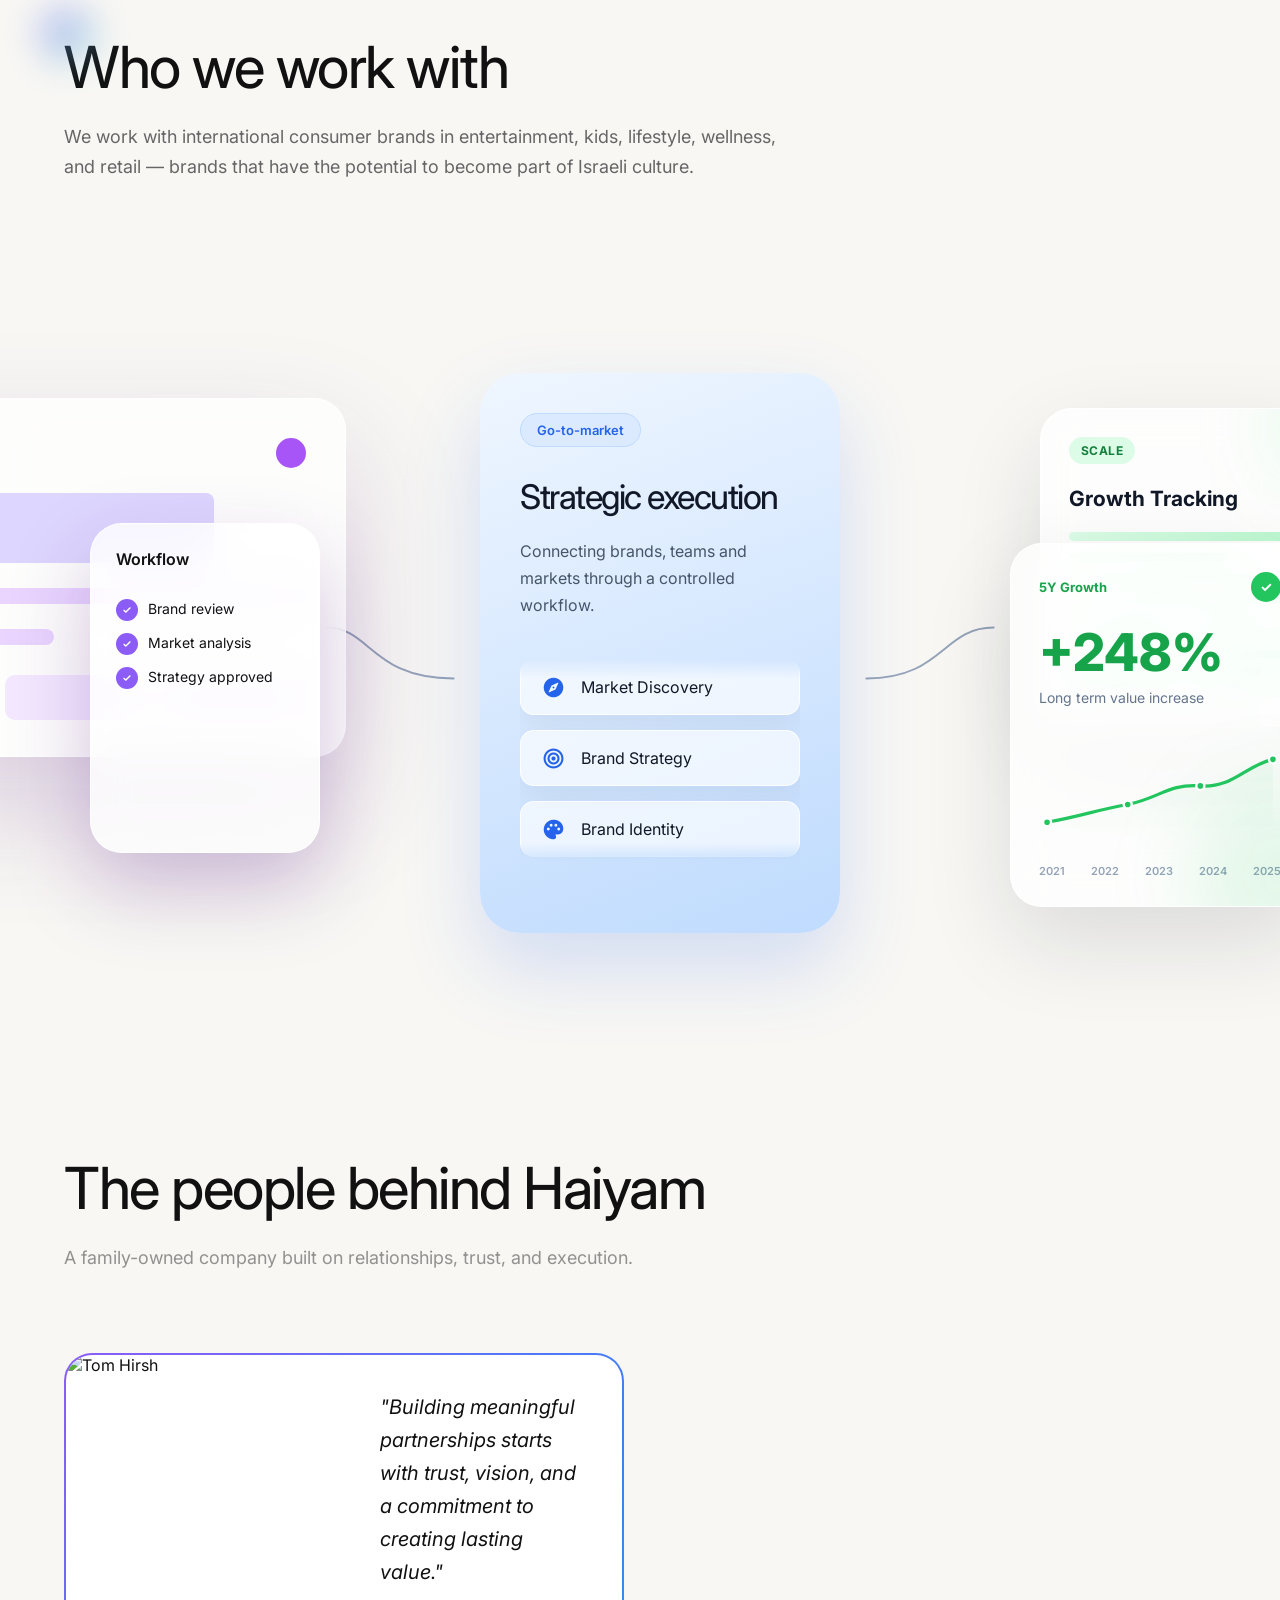
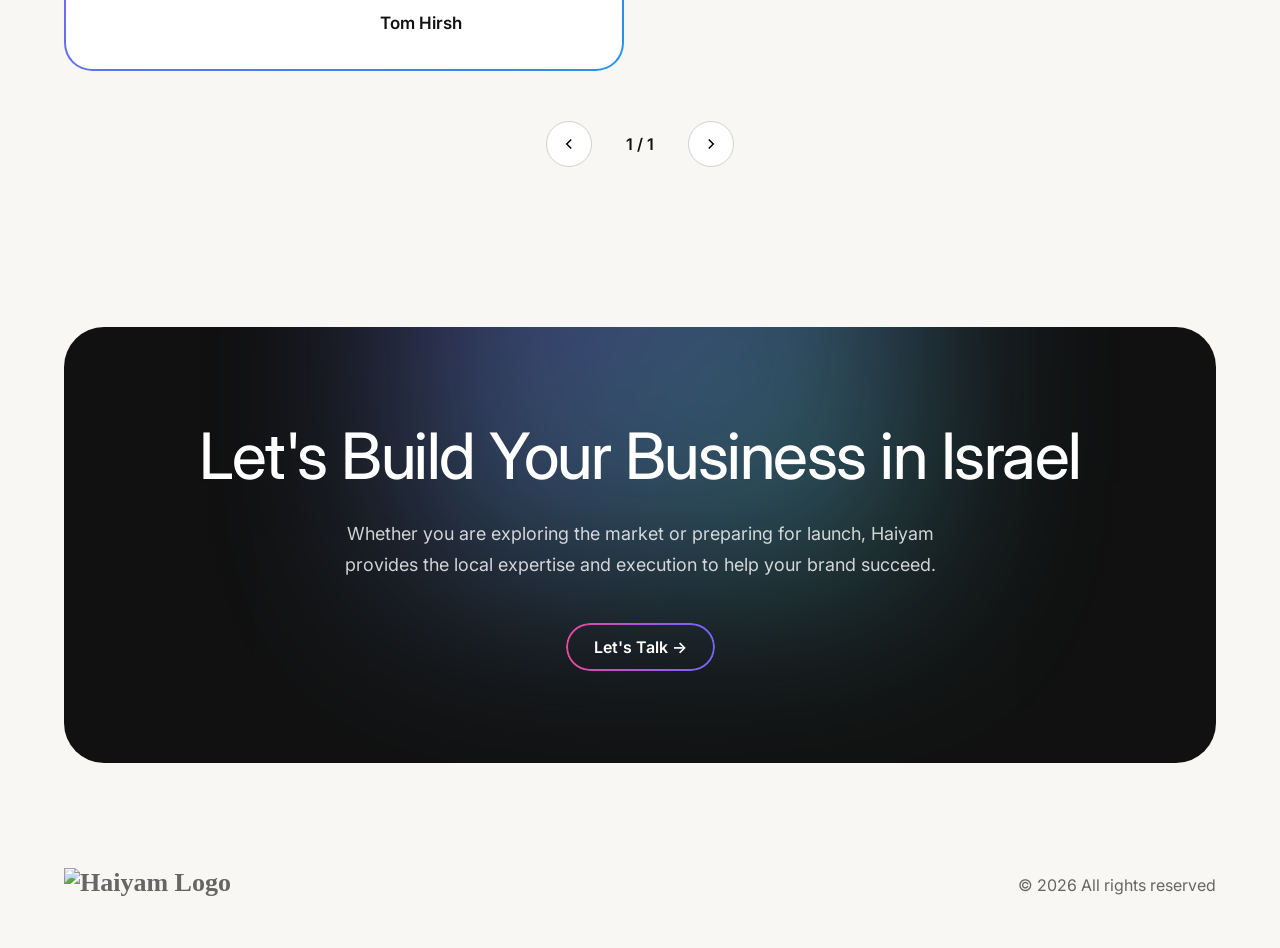
==== commit 0c5825e6: "Update index.html" ====
--- a/index.html
+++ b/index.html
@@ -2490,38 +2490,13 @@
                         </p>
 
                         <div class="tm-founder-card__signature">
-                            Tom E. Hirsh
+                            Tom Hirsh
                         </div>
 
                     </div>
                          </div>
 
                 </div>
-
-                <!-- Founder Card 2 -->
-                <div class="tm-founder-card">
-                  
-                    <div class="tm-founder-card__inner">
-
-                    <div class="tm-founder-card__image">
-                        <img src="https://static.wixstatic.com/media/1799ca_05729c7135174bbab88cd37589370cc8~mv2.png" alt="Julie Steiner">
-                    </div>
-
-                    <div class="tm-founder-card__content">
-
-                        <p class="tm-founder-card__quote">
-                            "We discover exceptional brands and help them grow
-                            through deep local knowledge and global thinking."
-                        </p>
-
-                        <div class="tm-founder-card__signature">
-                            Julia Steiner
-                        </div>
-
-                    </div>
-
-                </div>
-                    </div>
 
             </div>
 
